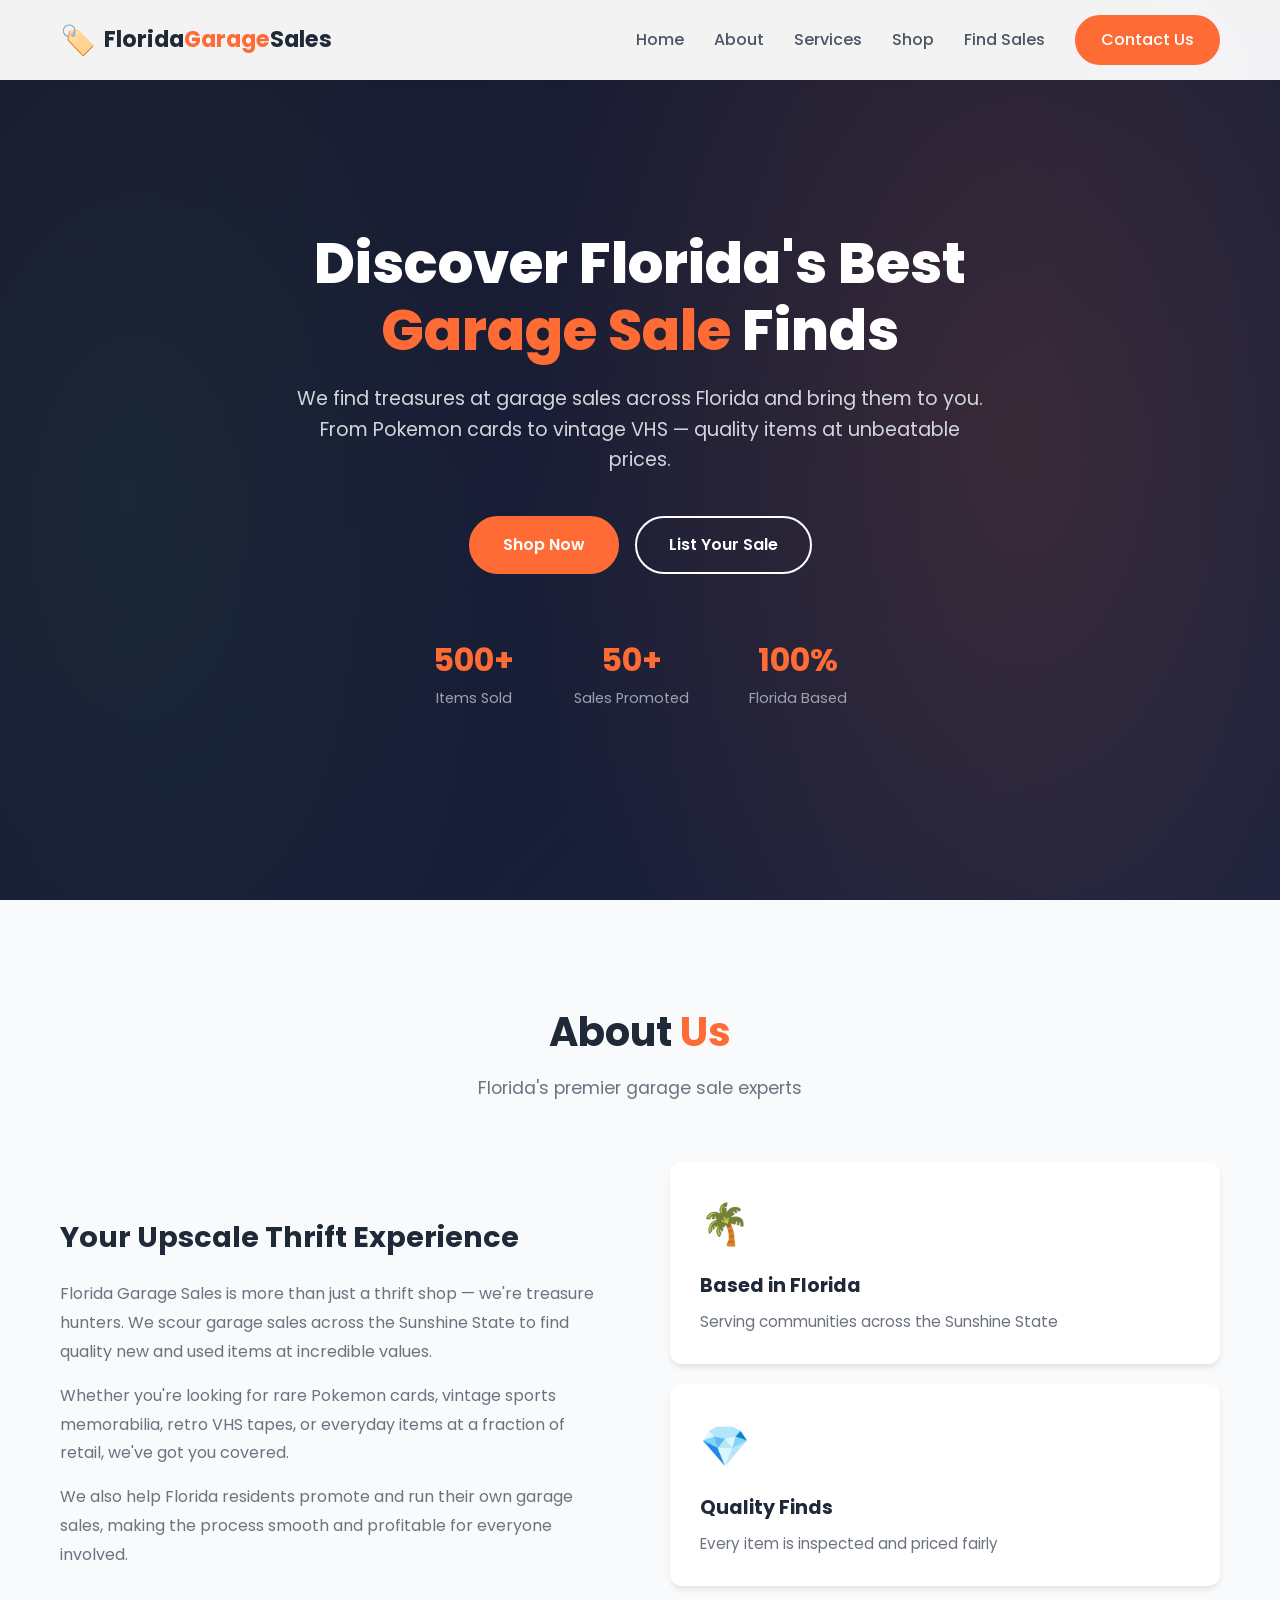
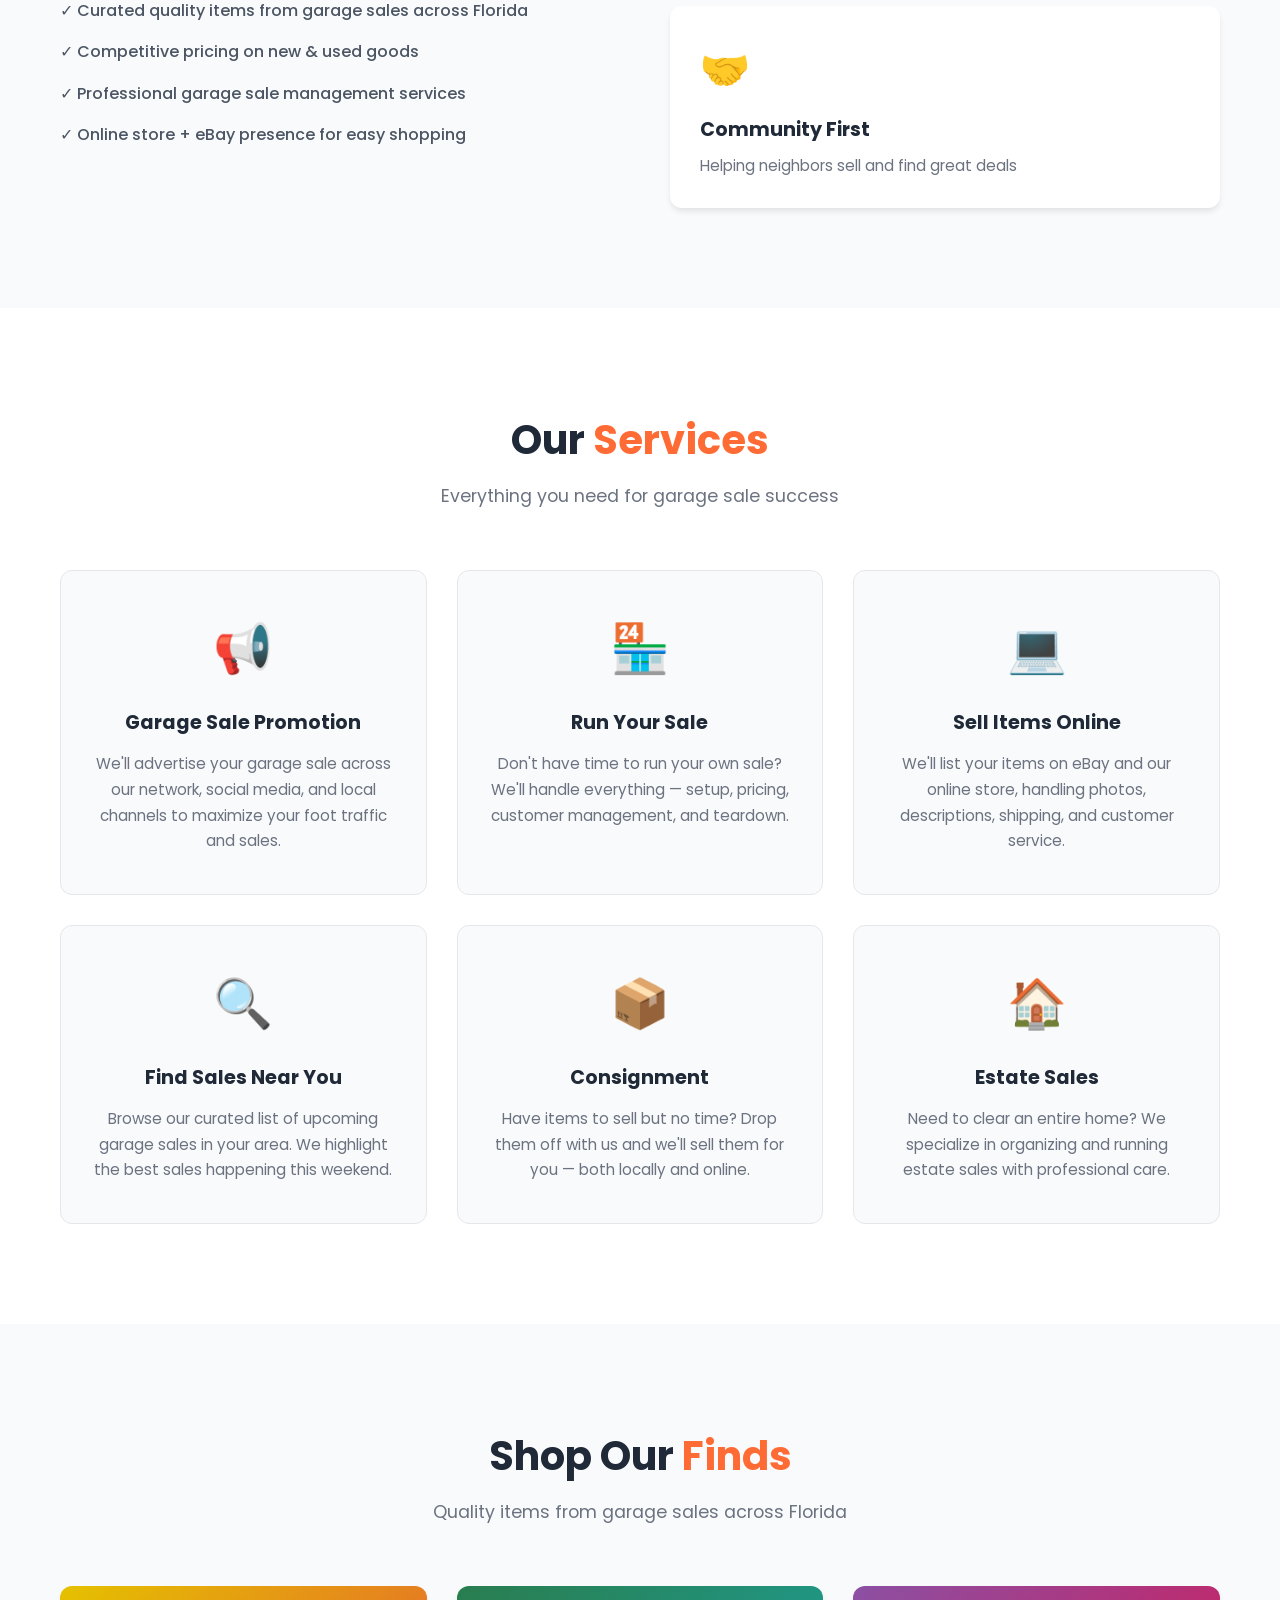
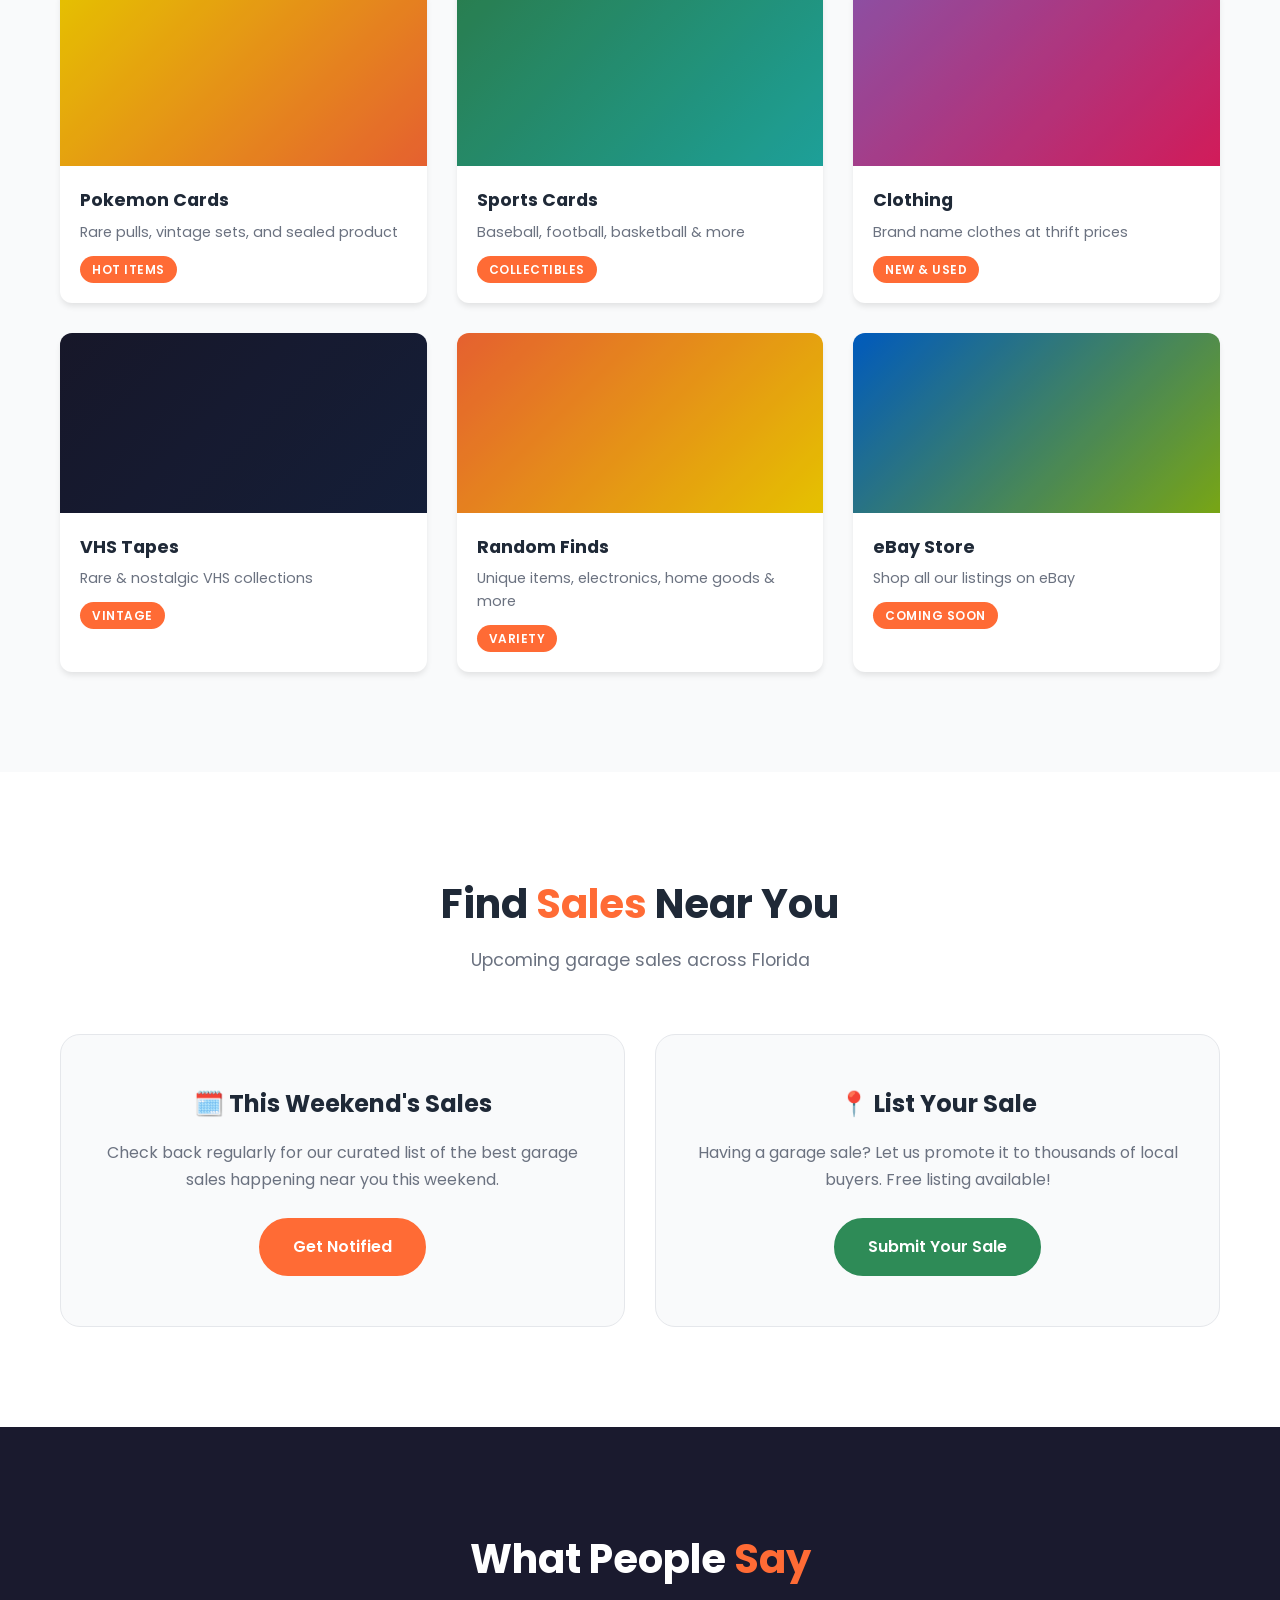
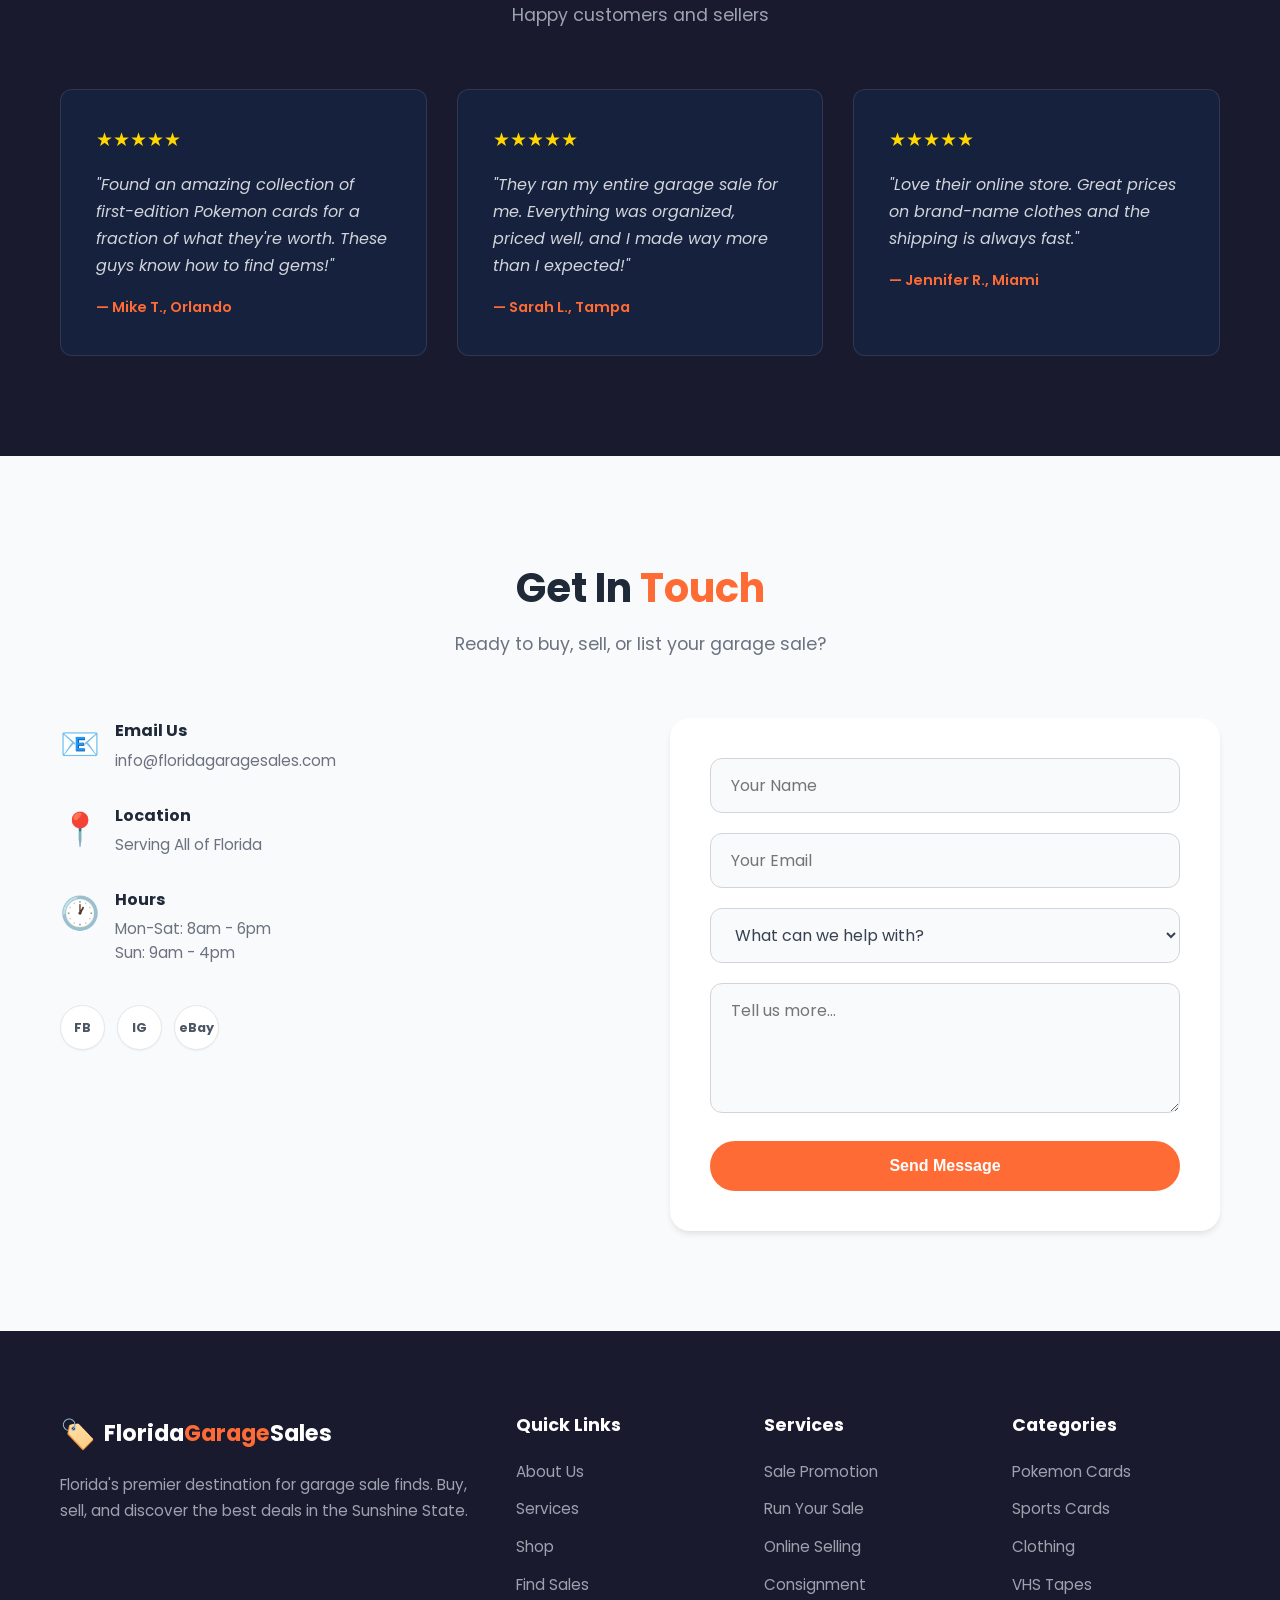
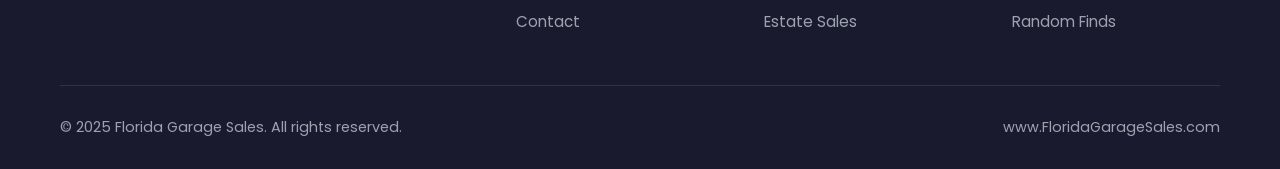
==== index.html @ 6b46568c "Initial commit: Florida Garage Sales website - Modern responsive homepage with hero, about, services" ====
<!DOCTYPE html>
<html lang="en">
<head>
    <meta charset="UTF-8">
    <meta name="viewport" content="width=device-width, initial-scale=1.0">
    <title>Florida Garage Sales | Buy, Sell & Discover Garage Sales in Florida</title>
    <meta name="description" content="Florida Garage Sales helps you find, promote, and sell items from garage sales across Florida. Pokemon cards, sports cards, clothes, VHS, and more.">
    <link rel="preconnect" href="https://fonts.googleapis.com">
    <link rel="preconnect" href="https://fonts.gstatic.com" crossorigin>
    <link href="https://fonts.googleapis.com/css2?family=Poppins:wght@300;400;500;600;700;800&display=swap" rel="stylesheet">
    <link rel="stylesheet" href="styles.css">
    <link rel="icon" type="image/svg+xml" href="favicon.svg">
</head>
<body>
    <!-- Navigation -->
    <nav class="navbar" id="navbar">
        <div class="container">
            <a href="#" class="logo">
                <span class="logo-icon">🏷️</span>
                <span class="logo-text">Florida<span class="highlight">Garage</span>Sales</span>
            </a>
            <button class="nav-toggle" id="nav-toggle" aria-label="Toggle navigation">
                <span></span>
                <span></span>
                <span></span>
            </button>
            <ul class="nav-links" id="nav-links">
                <li><a href="#home">Home</a></li>
                <li><a href="#about">About</a></li>
                <li><a href="#services">Services</a></li>
                <li><a href="#shop">Shop</a></li>
                <li><a href="#find-sales">Find Sales</a></li>
                <li><a href="#contact" class="btn btn-nav">Contact Us</a></li>
            </ul>
        </div>
    </nav>

    <!-- Hero Section -->
    <section class="hero" id="home">
        <div class="hero-overlay"></div>
        <div class="container hero-content">
            <h1>Discover Florida's Best <span class="highlight">Garage Sale</span> Finds</h1>
            <p class="hero-subtitle">We find treasures at garage sales across Florida and bring them to you. From Pokemon cards to vintage VHS — quality items at unbeatable prices.</p>
            <div class="hero-buttons">
                <a href="#shop" class="btn btn-primary">Shop Now</a>
                <a href="#services" class="btn btn-outline">List Your Sale</a>
            </div>
            <div class="hero-stats">
                <div class="stat">
                    <span class="stat-number">500+</span>
                    <span class="stat-label">Items Sold</span>
                </div>
                <div class="stat">
                    <span class="stat-number">50+</span>
                    <span class="stat-label">Sales Promoted</span>
                </div>
                <div class="stat">
                    <span class="stat-number">100%</span>
                    <span class="stat-label">Florida Based</span>
                </div>
            </div>
        </div>
    </section>

    <!-- About Section -->
    <section class="about" id="about">
        <div class="container">
            <div class="section-header">
                <h2>About <span class="highlight">Us</span></h2>
                <p>Florida's premier garage sale experts</p>
            </div>
            <div class="about-grid">
                <div class="about-text">
                    <h3>Your Upscale Thrift Experience</h3>
                    <p>Florida Garage Sales is more than just a thrift shop — we're treasure hunters. We scour garage sales across the Sunshine State to find quality new and used items at incredible values.</p>
                    <p>Whether you're looking for rare Pokemon cards, vintage sports memorabilia, retro VHS tapes, or everyday items at a fraction of retail, we've got you covered.</p>
                    <p>We also help Florida residents promote and run their own garage sales, making the process smooth and profitable for everyone involved.</p>
                    <ul class="about-features">
                        <li>✓ Curated quality items from garage sales across Florida</li>
                        <li>✓ Competitive pricing on new & used goods</li>
                        <li>✓ Professional garage sale management services</li>
                        <li>✓ Online store + eBay presence for easy shopping</li>
                    </ul>
                </div>
                <div class="about-image">
                    <div class="about-card">
                        <div class="card-icon">🌴</div>
                        <h4>Based in Florida</h4>
                        <p>Serving communities across the Sunshine State</p>
                    </div>
                    <div class="about-card">
                        <div class="card-icon">💎</div>
                        <h4>Quality Finds</h4>
                        <p>Every item is inspected and priced fairly</p>
                    </div>
                    <div class="about-card">
                        <div class="card-icon">🤝</div>
                        <h4>Community First</h4>
                        <p>Helping neighbors sell and find great deals</p>
                    </div>
                </div>
            </div>
        </div>
    </section>

    <!-- Services Section -->
    <section class="services" id="services">
        <div class="container">
            <div class="section-header">
                <h2>Our <span class="highlight">Services</span></h2>
                <p>Everything you need for garage sale success</p>
            </div>
            <div class="services-grid">
                <div class="service-card">
                    <div class="service-icon">📢</div>
                    <h3>Garage Sale Promotion</h3>
                    <p>We'll advertise your garage sale across our network, social media, and local channels to maximize your foot traffic and sales.</p>
                </div>
                <div class="service-card">
                    <div class="service-icon">🏪</div>
                    <h3>Run Your Sale</h3>
                    <p>Don't have time to run your own sale? We'll handle everything — setup, pricing, customer management, and teardown.</p>
                </div>
                <div class="service-card">
                    <div class="service-icon">💻</div>
                    <h3>Sell Items Online</h3>
                    <p>We'll list your items on eBay and our online store, handling photos, descriptions, shipping, and customer service.</p>
                </div>
                <div class="service-card">
                    <div class="service-icon">🔍</div>
                    <h3>Find Sales Near You</h3>
                    <p>Browse our curated list of upcoming garage sales in your area. We highlight the best sales happening this weekend.</p>
                </div>
                <div class="service-card">
                    <div class="service-icon">📦</div>
                    <h3>Consignment</h3>
                    <p>Have items to sell but no time? Drop them off with us and we'll sell them for you — both locally and online.</p>
                </div>
                <div class="service-card">
                    <div class="service-icon">🏠</div>
                    <h3>Estate Sales</h3>
                    <p>Need to clear an entire home? We specialize in organizing and running estate sales with professional care.</p>
                </div>
            </div>
        </div>
    </section>

    <!-- Shop/Categories Section -->
    <section class="shop" id="shop">
        <div class="container">
            <div class="section-header">
                <h2>Shop Our <span class="highlight">Finds</span></h2>
                <p>Quality items from garage sales across Florida</p>
            </div>
            <div class="categories-grid">
                <div class="category-card">
                    <div class="category-image pokemon"></div>
                    <div class="category-info">
                        <h3>Pokemon Cards</h3>
                        <p>Rare pulls, vintage sets, and sealed product</p>
                        <span class="category-tag">Hot Items</span>
                    </div>
                </div>
                <div class="category-card">
                    <div class="category-image sports"></div>
                    <div class="category-info">
                        <h3>Sports Cards</h3>
                        <p>Baseball, football, basketball & more</p>
                        <span class="category-tag">Collectibles</span>
                    </div>
                </div>
                <div class="category-card">
                    <div class="category-image clothing"></div>
                    <div class="category-info">
                        <h3>Clothing</h3>
                        <p>Brand name clothes at thrift prices</p>
                        <span class="category-tag">New & Used</span>
                    </div>
                </div>
                <div class="category-card">
                    <div class="category-image vhs"></div>
                    <div class="category-info">
                        <h3>VHS Tapes</h3>
                        <p>Rare & nostalgic VHS collections</p>
                        <span class="category-tag">Vintage</span>
                    </div>
                </div>
                <div class="category-card">
                    <div class="category-image random"></div>
                    <div class="category-info">
                        <h3>Random Finds</h3>
                        <p>Unique items, electronics, home goods & more</p>
                        <span class="category-tag">Variety</span>
                    </div>
                </div>
                <div class="category-card">
                    <div class="category-image ebay"></div>
                    <div class="category-info">
                        <h3>eBay Store</h3>
                        <p>Shop all our listings on eBay</p>
                        <span class="category-tag">Coming Soon</span>
                    </div>
                </div>
            </div>
        </div>
    </section>

    <!-- Find Sales Section -->
    <section class="find-sales" id="find-sales">
        <div class="container">
            <div class="section-header">
                <h2>Find <span class="highlight">Sales</span> Near You</h2>
                <p>Upcoming garage sales across Florida</p>
            </div>
            <div class="sales-cta">
                <div class="cta-card">
                    <h3>🗓️ This Weekend's Sales</h3>
                    <p>Check back regularly for our curated list of the best garage sales happening near you this weekend.</p>
                    <a href="#contact" class="btn btn-primary">Get Notified</a>
                </div>
                <div class="cta-card">
                    <h3>📍 List Your Sale</h3>
                    <p>Having a garage sale? Let us promote it to thousands of local buyers. Free listing available!</p>
                    <a href="#contact" class="btn btn-secondary">Submit Your Sale</a>
                </div>
            </div>
        </div>
    </section>

    <!-- Testimonials -->
    <section class="testimonials">
        <div class="container">
            <div class="section-header">
                <h2>What People <span class="highlight">Say</span></h2>
                <p>Happy customers and sellers</p>
            </div>
            <div class="testimonials-grid">
                <div class="testimonial-card">
                    <div class="stars">★★★★★</div>
                    <p>"Found an amazing collection of first-edition Pokemon cards for a fraction of what they're worth. These guys know how to find gems!"</p>
                    <span class="testimonial-author">— Mike T., Orlando</span>
                </div>
                <div class="testimonial-card">
                    <div class="stars">★★★★★</div>
                    <p>"They ran my entire garage sale for me. Everything was organized, priced well, and I made way more than I expected!"</p>
                    <span class="testimonial-author">— Sarah L., Tampa</span>
                </div>
                <div class="testimonial-card">
                    <div class="stars">★★★★★</div>
                    <p>"Love their online store. Great prices on brand-name clothes and the shipping is always fast."</p>
                    <span class="testimonial-author">— Jennifer R., Miami</span>
                </div>
            </div>
        </div>
    </section>

    <!-- Contact Section -->
    <section class="contact" id="contact">
        <div class="container">
            <div class="section-header">
                <h2>Get In <span class="highlight">Touch</span></h2>
                <p>Ready to buy, sell, or list your garage sale?</p>
            </div>
            <div class="contact-grid">
                <div class="contact-info">
                    <div class="contact-item">
                        <span class="contact-icon">📧</span>
                        <div>
                            <h4>Email Us</h4>
                            <a href="mailto:info@floridagaragesales.com">info@floridagaragesales.com</a>
                        </div>
                    </div>
                    <div class="contact-item">
                        <span class="contact-icon">📍</span>
                        <div>
                            <h4>Location</h4>
                            <p>Serving All of Florida</p>
                        </div>
                    </div>
                    <div class="contact-item">
                        <span class="contact-icon">🕐</span>
                        <div>
                            <h4>Hours</h4>
                            <p>Mon-Sat: 8am - 6pm<br>Sun: 9am - 4pm</p>
                        </div>
                    </div>
                    <div class="social-links">
                        <a href="#" class="social-link" aria-label="Facebook">FB</a>
                        <a href="#" class="social-link" aria-label="Instagram">IG</a>
                        <a href="#" class="social-link" aria-label="eBay">eBay</a>
                    </div>
                </div>
                <form class="contact-form" id="contact-form">
                    <div class="form-group">
                        <input type="text" name="name" placeholder="Your Name" required>
                    </div>
                    <div class="form-group">
                        <input type="email" name="email" placeholder="Your Email" required>
                    </div>
                    <div class="form-group">
                        <select name="subject" required>
                            <option value="" disabled selected>What can we help with?</option>
                            <option value="buy">I want to buy items</option>
                            <option value="sell">I want to sell items</option>
                            <option value="promote">Promote my garage sale</option>
                            <option value="run">Run my garage sale</option>
                            <option value="consign">Consignment inquiry</option>
                            <option value="other">Other</option>
                        </select>
                    </div>
                    <div class="form-group">
                        <textarea name="message" placeholder="Tell us more..." rows="4" required></textarea>
                    </div>
                    <button type="submit" class="btn btn-primary btn-full">Send Message</button>
                </form>
            </div>
        </div>
    </section>

    <!-- Footer -->
    <footer class="footer">
        <div class="container">
            <div class="footer-grid">
                <div class="footer-brand">
                    <a href="#" class="logo">
                        <span class="logo-icon">🏷️</span>
                        <span class="logo-text">Florida<span class="highlight">Garage</span>Sales</span>
                    </a>
                    <p>Florida's premier destination for garage sale finds. Buy, sell, and discover the best deals in the Sunshine State.</p>
                </div>
                <div class="footer-links">
                    <h4>Quick Links</h4>
                    <ul>
                        <li><a href="#about">About Us</a></li>
                        <li><a href="#services">Services</a></li>
                        <li><a href="#shop">Shop</a></li>
                        <li><a href="#find-sales">Find Sales</a></li>
                        <li><a href="#contact">Contact</a></li>
                    </ul>
                </div>
                <div class="footer-links">
                    <h4>Services</h4>
                    <ul>
                        <li><a href="#services">Sale Promotion</a></li>
                        <li><a href="#services">Run Your Sale</a></li>
                        <li><a href="#services">Online Selling</a></li>
                        <li><a href="#services">Consignment</a></li>
                        <li><a href="#services">Estate Sales</a></li>
                    </ul>
                </div>
                <div class="footer-links">
                    <h4>Categories</h4>
                    <ul>
                        <li><a href="#shop">Pokemon Cards</a></li>
                        <li><a href="#shop">Sports Cards</a></li>
                        <li><a href="#shop">Clothing</a></li>
                        <li><a href="#shop">VHS Tapes</a></li>
                        <li><a href="#shop">Random Finds</a></li>
                    </ul>
                </div>
            </div>
            <div class="footer-bottom">
                <p>&copy; 2025 Florida Garage Sales. All rights reserved.</p>
                <p>www.FloridaGarageSales.com</p>
            </div>
        </div>
    </footer>

    <script src="script.js"></script>
</body>
</html>
---- styles.css ----
/* ===== CSS Variables ===== */
:root {
    --primary: #FF6B35;
    --primary-dark: #E85A2A;
    --secondary: #2E8B57;
    --secondary-dark: #246B45;
    --accent: #FFD700;
    --dark: #1a1a2e;
    --dark-light: #16213e;
    --gray-900: #1f2937;
    --gray-800: #374151;
    --gray-700: #4b5563;
    --gray-600: #6b7280;
    --gray-400: #9ca3af;
    --gray-300: #d1d5db;
    --gray-200: #e5e7eb;
    --gray-100: #f3f4f6;
    --gray-50: #f9fafb;
    --white: #ffffff;
    --shadow-sm: 0 1px 2px rgba(0,0,0,0.05);
    --shadow: 0 4px 6px -1px rgba(0,0,0,0.1);
    --shadow-md: 0 10px 15px -3px rgba(0,0,0,0.1);
    --shadow-lg: 0 20px 25px -5px rgba(0,0,0,0.1);
    --shadow-xl: 0 25px 50px -12px rgba(0,0,0,0.25);
    --radius: 12px;
    --radius-lg: 20px;
    --transition: all 0.3s ease;
}

/* ===== Reset ===== */
*, *::before, *::after {
    margin: 0;
    padding: 0;
    box-sizing: border-box;
}

html {
    scroll-behavior: smooth;
    scroll-padding-top: 80px;
}

body {
    font-family: 'Poppins', sans-serif;
    color: var(--gray-800);
    line-height: 1.6;
    overflow-x: hidden;
    background: var(--white);
}

img {
    max-width: 100%;
    height: auto;
}

a {
    text-decoration: none;
    color: inherit;
    transition: var(--transition);
}

ul {
    list-style: none;
}

/* ===== Utility ===== */
.container {
    max-width: 1200px;
    margin: 0 auto;
    padding: 0 20px;
}

.highlight {
    color: var(--primary);
}

.section-header {
    text-align: center;
    margin-bottom: 60px;
}

.section-header h2 {
    font-size: 2.5rem;
    font-weight: 700;
    margin-bottom: 10px;
    color: var(--gray-900);
}

.section-header p {
    font-size: 1.1rem;
    color: var(--gray-600);
}

/* ===== Buttons ===== */
.btn {
    display: inline-block;
    padding: 14px 32px;
    border-radius: 50px;
    font-weight: 600;
    font-size: 1rem;
    cursor: pointer;
    transition: var(--transition);
    border: 2px solid transparent;
    text-align: center;
}

.btn-primary {
    background: var(--primary);
    color: var(--white);
    border-color: var(--primary);
}

.btn-primary:hover {
    background: var(--primary-dark);
    border-color: var(--primary-dark);
    transform: translateY(-2px);
    box-shadow: var(--shadow-md);
}

.btn-secondary {
    background: var(--secondary);
    color: var(--white);
    border-color: var(--secondary);
}

.btn-secondary:hover {
    background: var(--secondary-dark);
    border-color: var(--secondary-dark);
    transform: translateY(-2px);
    box-shadow: var(--shadow-md);
}

.btn-outline {
    background: transparent;
    color: var(--white);
    border-color: var(--white);
}

.btn-outline:hover {
    background: var(--white);
    color: var(--primary);
    transform: translateY(-2px);
}

.btn-full {
    width: 100%;
}

.btn-nav {
    padding: 10px 24px;
    background: var(--primary);
    color: var(--white) !important;
    border-color: var(--primary);
}

.btn-nav:hover {
    background: var(--primary-dark);
    border-color: var(--primary-dark);
}

/* ===== Navigation ===== */
.navbar {
    position: fixed;
    top: 0;
    left: 0;
    right: 0;
    z-index: 1000;
    background: rgba(255, 255, 255, 0.95);
    backdrop-filter: blur(10px);
    box-shadow: var(--shadow-sm);
    padding: 15px 0;
    transition: var(--transition);
}

.navbar .container {
    display: flex;
    align-items: center;
    justify-content: space-between;
}

.logo {
    display: flex;
    align-items: center;
    gap: 8px;
}

.logo-icon {
    font-size: 1.8rem;
}

.logo-text {
    font-size: 1.4rem;
    font-weight: 700;
    color: var(--gray-900);
}

.nav-links {
    display: flex;
    align-items: center;
    gap: 30px;
}

.nav-links a {
    font-weight: 500;
    color: var(--gray-700);
    position: relative;
}

.nav-links a:not(.btn):hover {
    color: var(--primary);
}

.nav-links a:not(.btn)::after {
    content: '';
    position: absolute;
    bottom: -5px;
    left: 0;
    width: 0;
    height: 2px;
    background: var(--primary);
    transition: var(--transition);
}

.nav-links a:not(.btn):hover::after {
    width: 100%;
}

.nav-toggle {
    display: none;
    flex-direction: column;
    gap: 5px;
    background: none;
    border: none;
    cursor: pointer;
    padding: 5px;
}

.nav-toggle span {
    width: 25px;
    height: 3px;
    background: var(--gray-800);
    border-radius: 3px;
    transition: var(--transition);
}

/* ===== Hero ===== */
.hero {
    position: relative;
    min-height: 100vh;
    display: flex;
    align-items: center;
    background: linear-gradient(135deg, var(--dark) 0%, var(--dark-light) 100%);
    overflow: hidden;
}

.hero::before {
    content: '';
    position: absolute;
    top: -50%;
    right: -20%;
    width: 80%;
    height: 200%;
    background: radial-gradient(ellipse, rgba(255, 107, 53, 0.15) 0%, transparent 70%);
    animation: pulse 8s ease-in-out infinite;
}

.hero::after {
    content: '';
    position: absolute;
    bottom: -30%;
    left: -20%;
    width: 60%;
    height: 150%;
    background: radial-gradient(ellipse, rgba(46, 139, 87, 0.1) 0%, transparent 70%);
    animation: pulse 10s ease-in-out infinite reverse;
}

@keyframes pulse {
    0%, 100% { transform: scale(1); opacity: 0.5; }
    50% { transform: scale(1.1); opacity: 1; }
}

.hero-content {
    position: relative;
    z-index: 2;
    padding: 120px 20px 80px;
    text-align: center;
    max-width: 900px;
    margin: 0 auto;
}

.hero h1 {
    font-size: 3.5rem;
    font-weight: 800;
    color: var(--white);
    line-height: 1.2;
    margin-bottom: 20px;
}

.hero-subtitle {
    font-size: 1.2rem;
    color: var(--gray-300);
    margin-bottom: 40px;
    max-width: 700px;
    margin-left: auto;
    margin-right: auto;
}

.hero-buttons {
    display: flex;
    gap: 16px;
    justify-content: center;
    flex-wrap: wrap;
    margin-bottom: 60px;
}

.hero-stats {
    display: flex;
    justify-content: center;
    gap: 60px;
    flex-wrap: wrap;
}

.stat {
    text-align: center;
}

.stat-number {
    display: block;
    font-size: 2rem;
    font-weight: 700;
    color: var(--primary);
}

.stat-label {
    font-size: 0.9rem;
    color: var(--gray-400);
}

/* ===== About ===== */
.about {
    padding: 100px 0;
    background: var(--gray-50);
}

.about-grid {
    display: grid;
    grid-template-columns: 1fr 1fr;
    gap: 60px;
    align-items: center;
}

.about-text h3 {
    font-size: 1.8rem;
    color: var(--gray-900);
    margin-bottom: 20px;
}

.about-text p {
    color: var(--gray-600);
    margin-bottom: 15px;
    line-height: 1.8;
}

.about-features {
    margin-top: 20px;
}

.about-features li {
    padding: 8px 0;
    color: var(--gray-700);
    font-weight: 500;
}

.about-image {
    display: flex;
    flex-direction: column;
    gap: 20px;
}

.about-card {
    background: var(--white);
    padding: 30px;
    border-radius: var(--radius);
    box-shadow: var(--shadow);
    transition: var(--transition);
}

.about-card:hover {
    transform: translateY(-5px);
    box-shadow: var(--shadow-lg);
}

.card-icon {
    font-size: 2.5rem;
    margin-bottom: 15px;
}

.about-card h4 {
    font-size: 1.2rem;
    color: var(--gray-900);
    margin-bottom: 8px;
}

.about-card p {
    color: var(--gray-600);
    font-size: 0.95rem;
}

/* ===== Services ===== */
.services {
    padding: 100px 0;
    background: var(--white);
}

.services-grid {
    display: grid;
    grid-template-columns: repeat(3, 1fr);
    gap: 30px;
}

.service-card {
    background: var(--gray-50);
    padding: 40px 30px;
    border-radius: var(--radius);
    text-align: center;
    transition: var(--transition);
    border: 1px solid var(--gray-200);
}

.service-card:hover {
    transform: translateY(-8px);
    box-shadow: var(--shadow-lg);
    border-color: var(--primary);
    background: var(--white);
}

.service-icon {
    font-size: 3rem;
    margin-bottom: 20px;
}

.service-card h3 {
    font-size: 1.2rem;
    color: var(--gray-900);
    margin-bottom: 12px;
}

.service-card p {
    color: var(--gray-600);
    font-size: 0.95rem;
    line-height: 1.7;
}

/* ===== Shop / Categories ===== */
.shop {
    padding: 100px 0;
    background: var(--gray-50);
}

.categories-grid {
    display: grid;
    grid-template-columns: repeat(3, 1fr);
    gap: 30px;
}

.category-card {
    background: var(--white);
    border-radius: var(--radius);
    overflow: hidden;
    box-shadow: var(--shadow);
    transition: var(--transition);
    cursor: pointer;
}

.category-card:hover {
    transform: translateY(-8px);
    box-shadow: var(--shadow-xl);
}

.category-image {
    height: 180px;
    background-size: cover;
    background-position: center;
    position: relative;
}

.category-image.pokemon {
    background: linear-gradient(135deg, #FFD700 0%, #FF6B35 100%);
}

.category-image.sports {
    background: linear-gradient(135deg, #2E8B57 0%, #20B2AA 100%);
}

.category-image.clothing {
    background: linear-gradient(135deg, #9B59B6 0%, #E91E63 100%);
}

.category-image.vhs {
    background: linear-gradient(135deg, #1a1a2e 0%, #16213e 100%);
}

.category-image.random {
    background: linear-gradient(135deg, #FF6B35 0%, #FFD700 100%);
}

.category-image.ebay {
    background: linear-gradient(135deg, #0064D2 0%, #86B817 100%);
}

.category-image::after {
    content: '';
    position: absolute;
    inset: 0;
    background: rgba(0,0,0,0.1);
}

.category-info {
    padding: 20px;
}

.category-info h3 {
    font-size: 1.1rem;
    color: var(--gray-900);
    margin-bottom: 6px;
}

.category-info p {
    color: var(--gray-600);
    font-size: 0.9rem;
    margin-bottom: 12px;
}

.category-tag {
    display: inline-block;
    padding: 4px 12px;
    background: var(--primary);
    color: var(--white);
    font-size: 0.75rem;
    font-weight: 600;
    border-radius: 50px;
    text-transform: uppercase;
    letter-spacing: 0.5px;
}

/* ===== Find Sales ===== */
.find-sales {
    padding: 100px 0;
    background: var(--white);
}

.sales-cta {
    display: grid;
    grid-template-columns: 1fr 1fr;
    gap: 30px;
}

.cta-card {
    background: var(--gray-50);
    padding: 50px 40px;
    border-radius: var(--radius-lg);
    text-align: center;
    border: 1px solid var(--gray-200);
    transition: var(--transition);
}

.cta-card:hover {
    border-color: var(--primary);
    box-shadow: var(--shadow-md);
}

.cta-card h3 {
    font-size: 1.5rem;
    color: var(--gray-900);
    margin-bottom: 15px;
}

.cta-card p {
    color: var(--gray-600);
    margin-bottom: 25px;
    line-height: 1.7;
}

/* ===== Testimonials ===== */
.testimonials {
    padding: 100px 0;
    background: var(--dark);
}

.testimonials .section-header h2 {
    color: var(--white);
}

.testimonials .section-header p {
    color: var(--gray-400);
}

.testimonials-grid {
    display: grid;
    grid-template-columns: repeat(3, 1fr);
    gap: 30px;
}

.testimonial-card {
    background: var(--dark-light);
    padding: 35px;
    border-radius: var(--radius);
    border: 1px solid rgba(255,255,255,0.1);
}

.stars {
    color: var(--accent);
    font-size: 1.2rem;
    margin-bottom: 15px;
}

.testimonial-card p {
    color: var(--gray-300);
    font-style: italic;
    line-height: 1.7;
    margin-bottom: 15px;
}

.testimonial-author {
    color: var(--primary);
    font-weight: 600;
    font-size: 0.9rem;
}

/* ===== Contact ===== */
.contact {
    padding: 100px 0;
    background: var(--gray-50);
}

.contact-grid {
    display: grid;
    grid-template-columns: 1fr 1fr;
    gap: 60px;
    align-items: start;
}

.contact-info {
    display: flex;
    flex-direction: column;
    gap: 30px;
}

.contact-item {
    display: flex;
    align-items: flex-start;
    gap: 15px;
}

.contact-icon {
    font-size: 2rem;
}

.contact-item h4 {
    font-size: 1rem;
    color: var(--gray-900);
    margin-bottom: 4px;
}

.contact-item p,
.contact-item a {
    color: var(--gray-600);
    font-size: 0.95rem;
}

.contact-item a:hover {
    color: var(--primary);
}

.social-links {
    display: flex;
    gap: 12px;
    margin-top: 10px;
}

.social-link {
    display: flex;
    align-items: center;
    justify-content: center;
    width: 45px;
    height: 45px;
    background: var(--white);
    border-radius: 50%;
    font-weight: 700;
    font-size: 0.8rem;
    color: var(--gray-700);
    box-shadow: var(--shadow-sm);
    border: 1px solid var(--gray-200);
}

.social-link:hover {
    background: var(--primary);
    color: var(--white);
    border-color: var(--primary);
    transform: translateY(-3px);
}

.contact-form {
    background: var(--white);
    padding: 40px;
    border-radius: var(--radius-lg);
    box-shadow: var(--shadow);
}

.form-group {
    margin-bottom: 20px;
}

.form-group input,
.form-group select,
.form-group textarea {
    width: 100%;
    padding: 14px 20px;
    border: 1px solid var(--gray-300);
    border-radius: var(--radius);
    font-family: inherit;
    font-size: 1rem;
    color: var(--gray-800);
    transition: var(--transition);
    background: var(--gray-50);
}

.form-group input:focus,
.form-group select:focus,
.form-group textarea:focus {
    outline: none;
    border-color: var(--primary);
    box-shadow: 0 0 0 3px rgba(255, 107, 53, 0.1);
    background: var(--white);
}

.form-group textarea {
    resize: vertical;
    min-height: 120px;
}

/* ===== Footer ===== */
.footer {
    background: var(--dark);
    padding: 80px 0 30px;
    color: var(--gray-400);
}

.footer-grid {
    display: grid;
    grid-template-columns: 2fr 1fr 1fr 1fr;
    gap: 40px;
    margin-bottom: 50px;
}

.footer-brand p {
    margin-top: 15px;
    line-height: 1.7;
    font-size: 0.95rem;
}

.footer-brand .logo-text {
    color: var(--white);
}

.footer-links h4 {
    color: var(--white);
    font-size: 1.1rem;
    margin-bottom: 20px;
}

.footer-links ul {
    display: flex;
    flex-direction: column;
    gap: 12px;
}

.footer-links a {
    color: var(--gray-400);
    font-size: 0.95rem;
}

.footer-links a:hover {
    color: var(--primary);
    padding-left: 5px;
}

.footer-bottom {
    border-top: 1px solid rgba(255,255,255,0.1);
    padding-top: 30px;
    display: flex;
    justify-content: space-between;
    align-items: center;
    font-size: 0.9rem;
}

/* ===== Responsive ===== */
@media (max-width: 1024px) {
    .services-grid,
    .categories-grid,
    .testimonials-grid {
        grid-template-columns: repeat(2, 1fr);
    }

    .footer-grid {
        grid-template-columns: 1fr 1fr;
        gap: 30px;
    }
}

@media (max-width: 768px) {
    .nav-toggle {
        display: flex;
    }

    .nav-links {
        position: fixed;
        top: 0;
        right: -100%;
        width: 80%;
        max-width: 350px;
        height: 100vh;
        background: var(--white);
        flex-direction: column;
        padding: 80px 30px 30px;
        box-shadow: var(--shadow-xl);
        transition: var(--transition);
        gap: 20px;
    }

    .nav-links.active {
        right: 0;
    }

    .hero h1 {
        font-size: 2.2rem;
    }

    .hero-subtitle {
        font-size: 1rem;
    }

    .hero-stats {
        gap: 30px;
    }

    .section-header h2 {
        font-size: 2rem;
    }

    .about-grid {
        grid-template-columns: 1fr;
        gap: 40px;
    }

    .services-grid,
    .categories-grid,
    .testimonials-grid {
        grid-template-columns: 1fr;
    }

    .sales-cta {
        grid-template-columns: 1fr;
    }

    .contact-grid {
        grid-template-columns: 1fr;
        gap: 40px;
    }

    .footer-grid {
        grid-template-columns: 1fr;
    }

    .footer-bottom {
        flex-direction: column;
        gap: 10px;
        text-align: center;
    }
}

@media (max-width: 480px) {
    .hero h1 {
        font-size: 1.8rem;
    }

    .hero-buttons .btn {
        width: 100%;
    }

    .stat-number {
        font-size: 1.5rem;
    }

    .container {
        padding: 0 15px;
    }
}
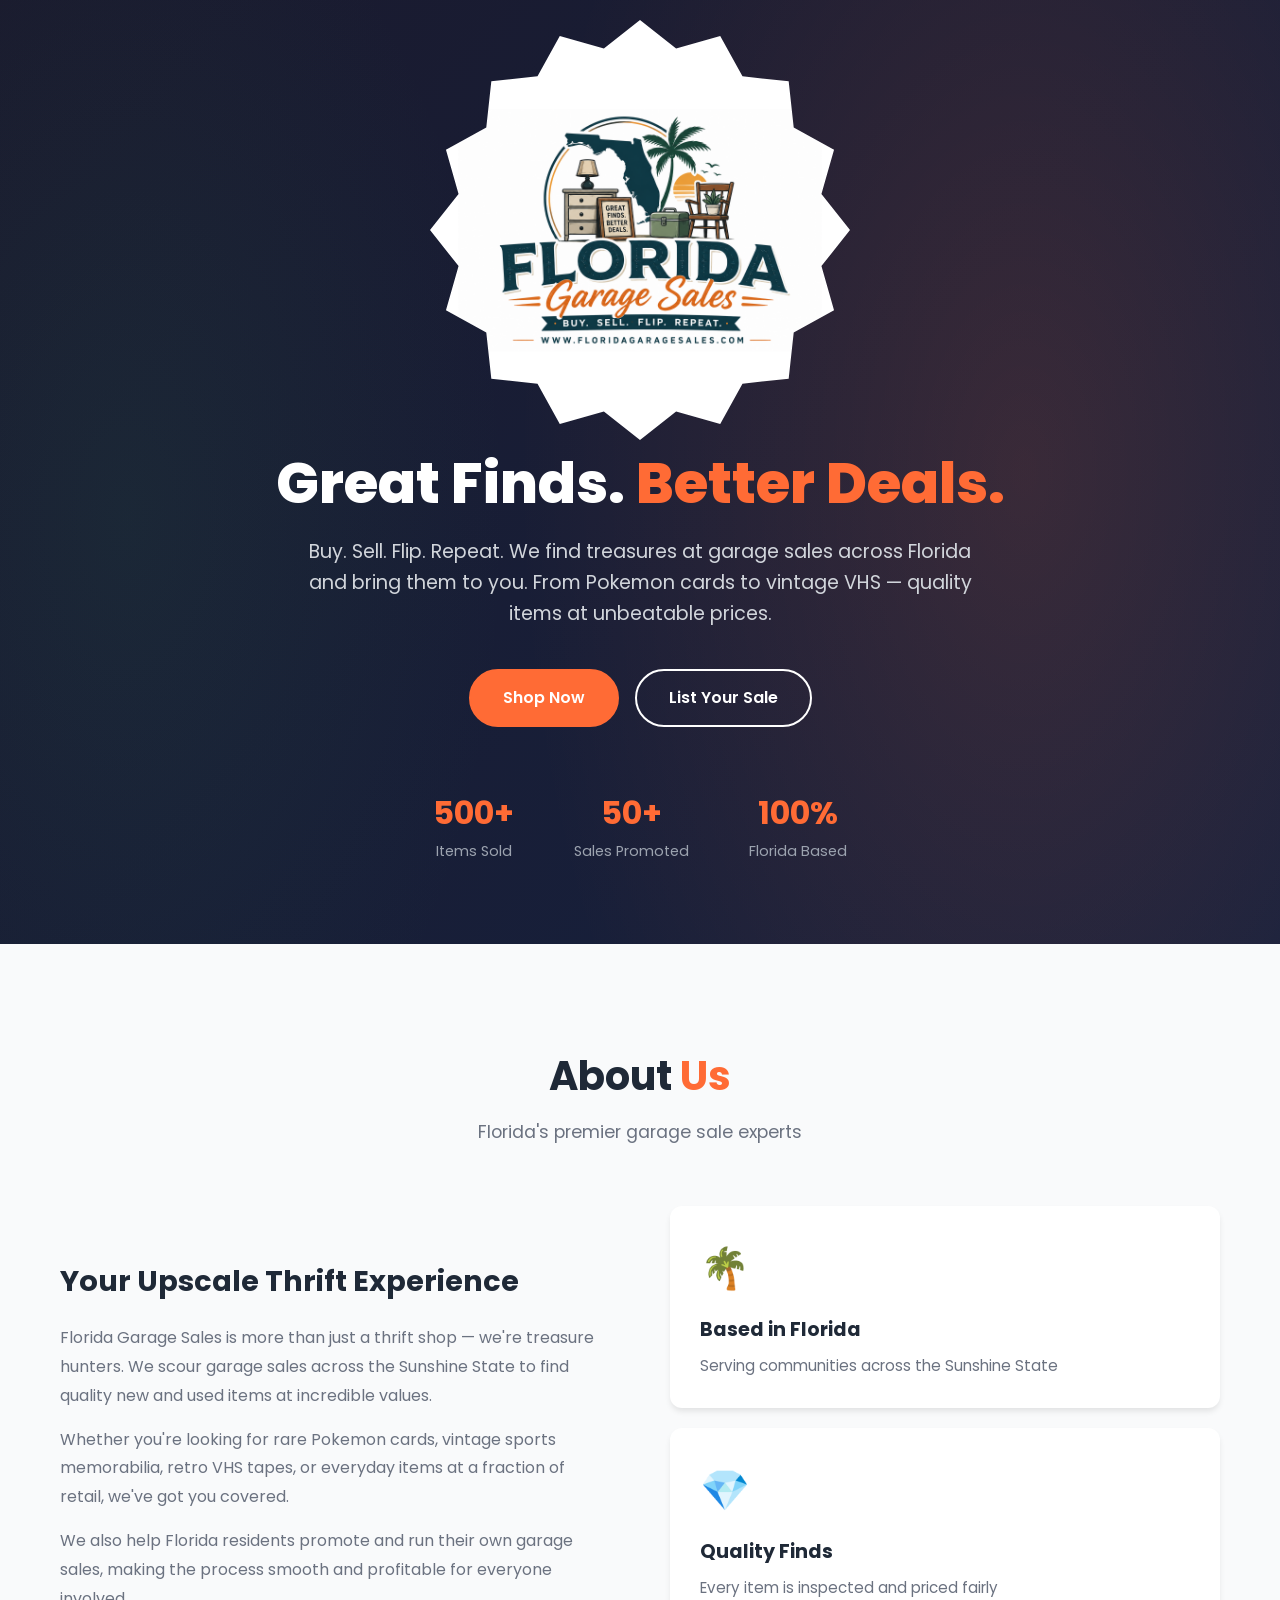
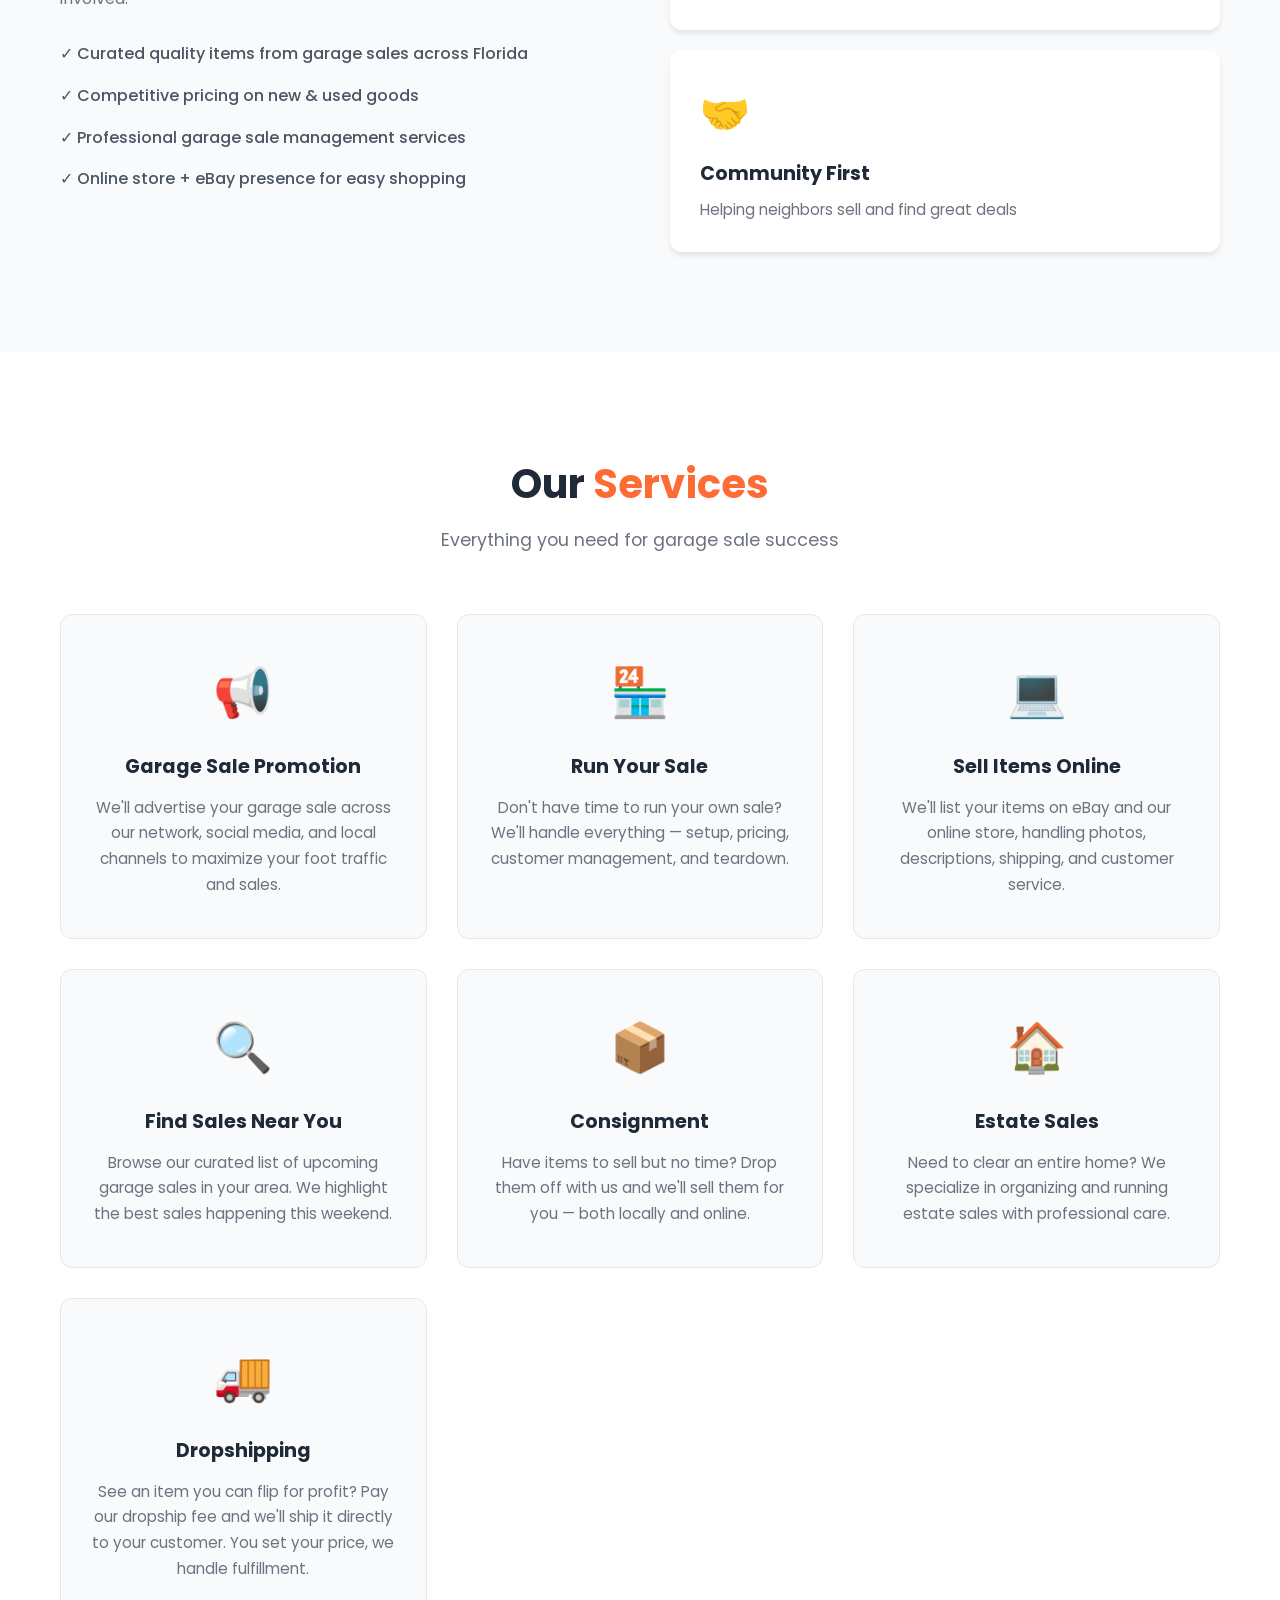
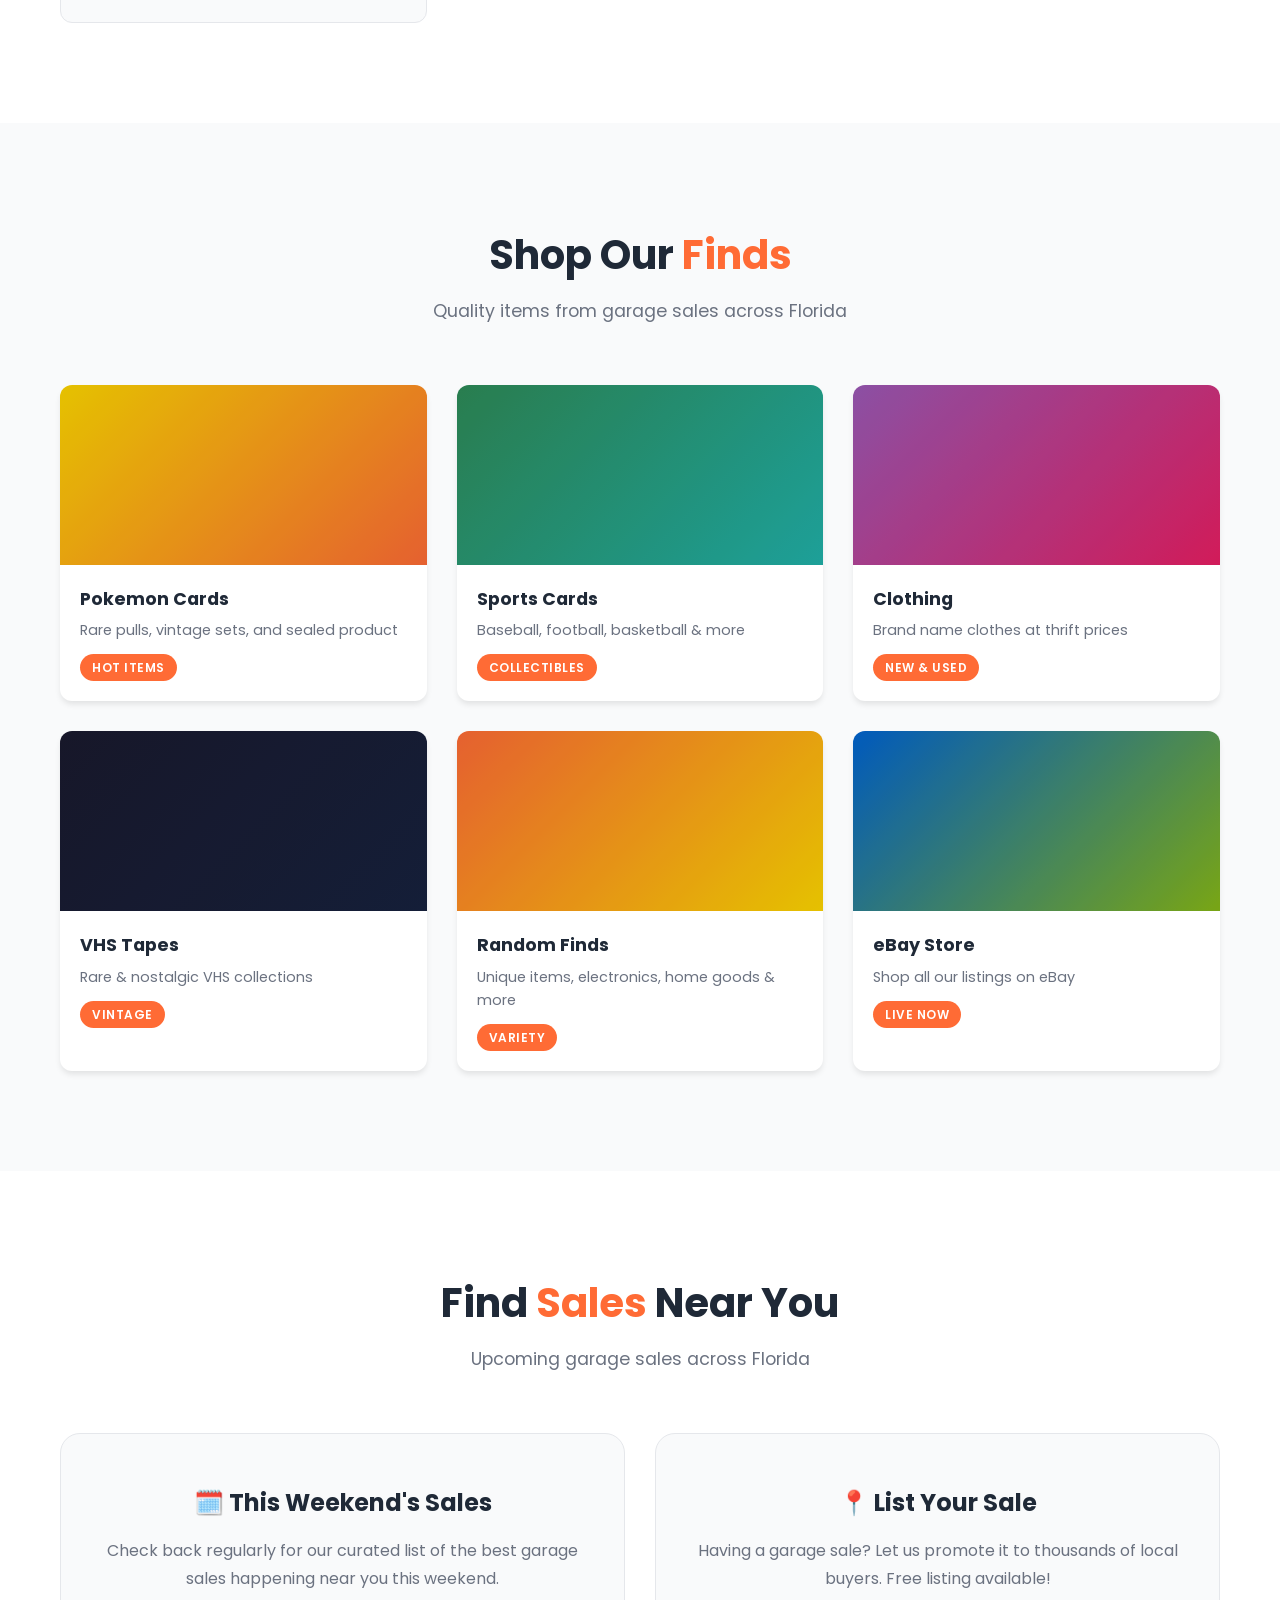
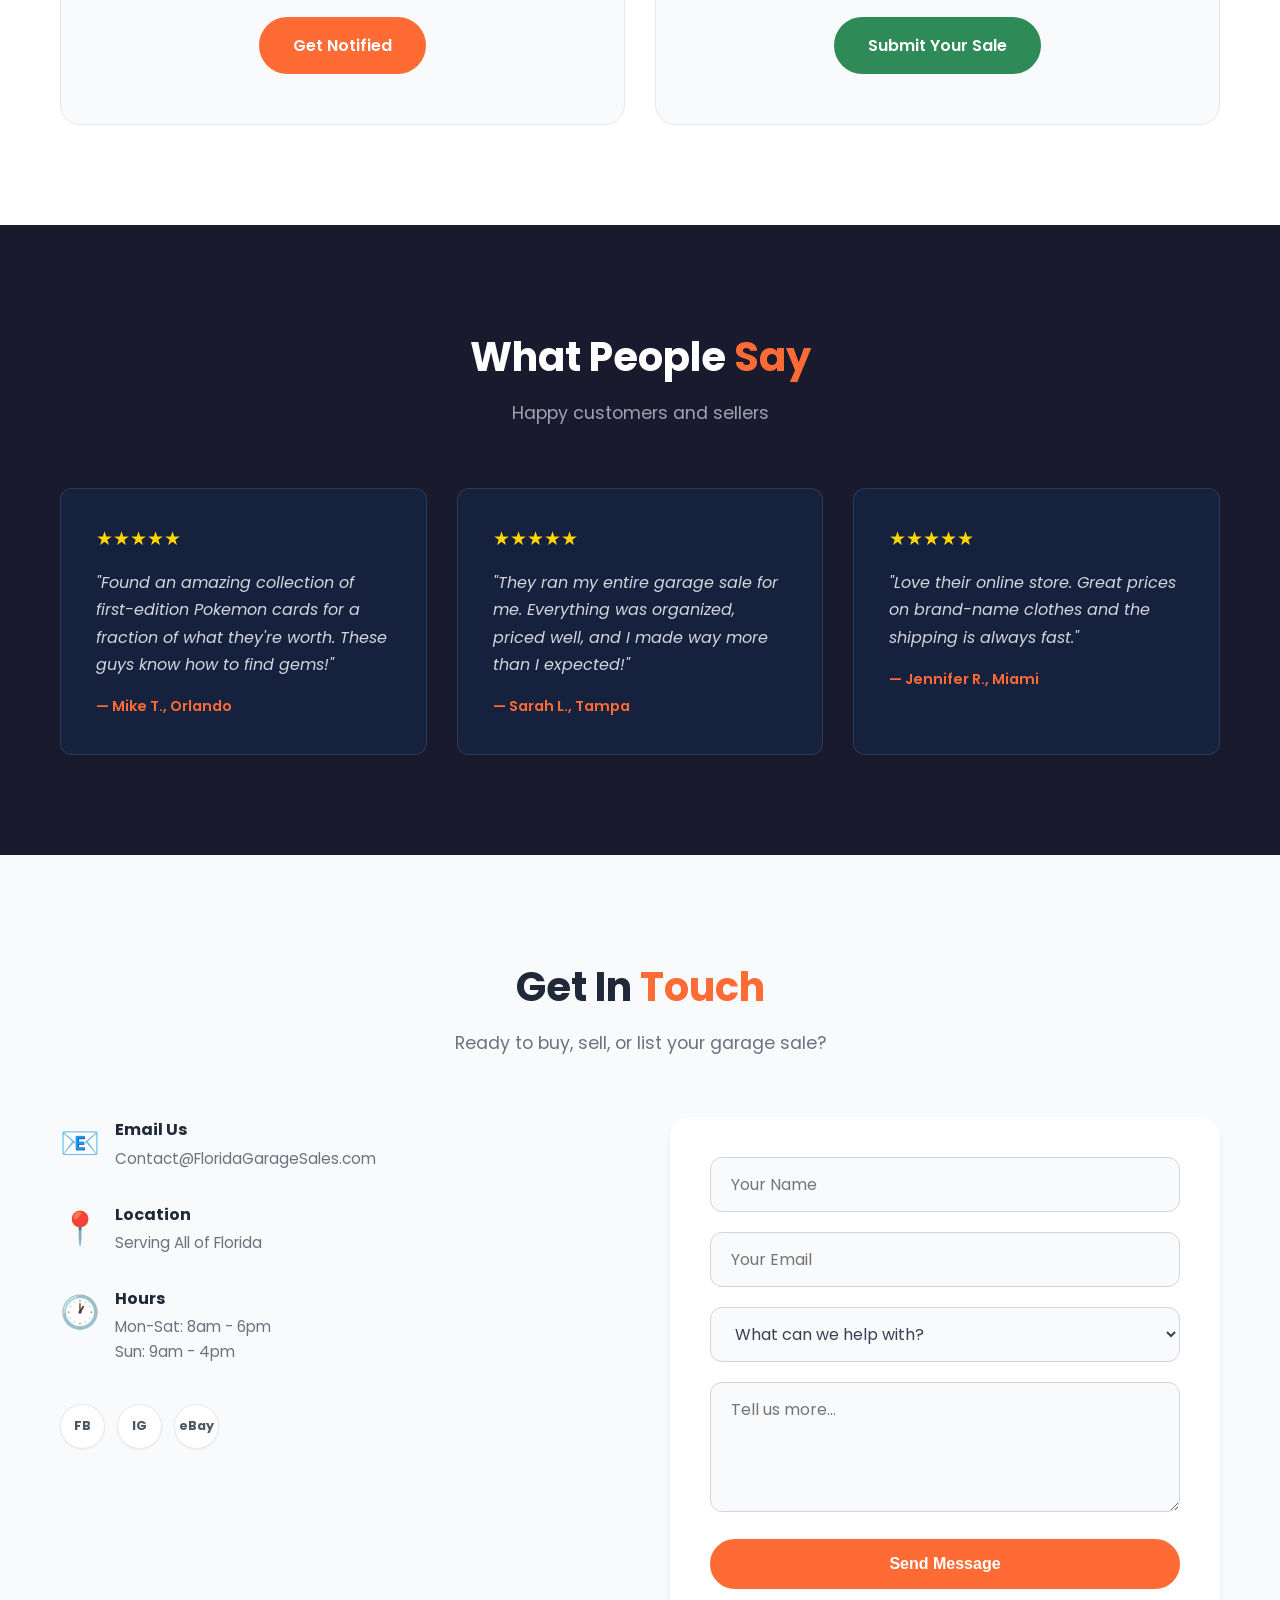
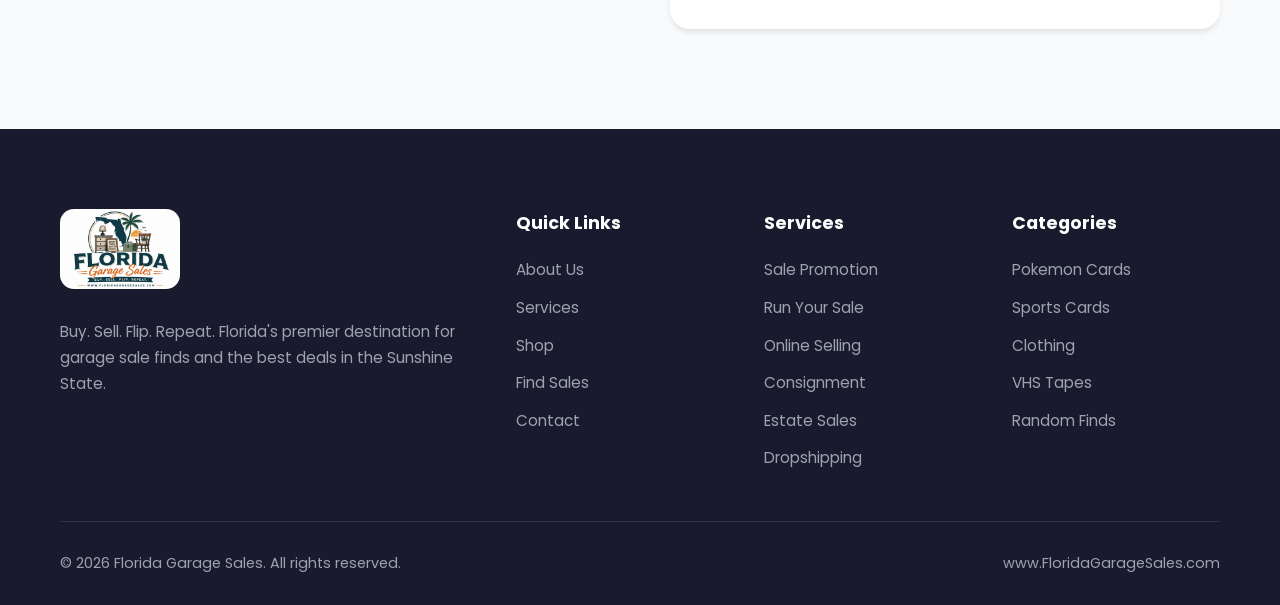
==== commit 6e138f3f: "Complete site: logo, shop, admin, hero redesign, dropship service - Custom logo with starburst sun c" ====
--- a/index.html
+++ b/index.html
@@ -9,40 +9,18 @@
     <link rel="preconnect" href="https://fonts.gstatic.com" crossorigin>
     <link href="https://fonts.googleapis.com/css2?family=Poppins:wght@300;400;500;600;700;800&display=swap" rel="stylesheet">
     <link rel="stylesheet" href="styles.css">
-    <link rel="icon" type="image/svg+xml" href="favicon.svg">
+    <link rel="icon" type="image/png" href="logo.png">
 </head>
 <body>
-    <!-- Navigation -->
-    <nav class="navbar" id="navbar">
-        <div class="container">
-            <a href="#" class="logo">
-                <span class="logo-icon">🏷️</span>
-                <span class="logo-text">Florida<span class="highlight">Garage</span>Sales</span>
-            </a>
-            <button class="nav-toggle" id="nav-toggle" aria-label="Toggle navigation">
-                <span></span>
-                <span></span>
-                <span></span>
-            </button>
-            <ul class="nav-links" id="nav-links">
-                <li><a href="#home">Home</a></li>
-                <li><a href="#about">About</a></li>
-                <li><a href="#services">Services</a></li>
-                <li><a href="#shop">Shop</a></li>
-                <li><a href="#find-sales">Find Sales</a></li>
-                <li><a href="#contact" class="btn btn-nav">Contact Us</a></li>
-            </ul>
-        </div>
-    </nav>
-
     <!-- Hero Section -->
     <section class="hero" id="home">
         <div class="hero-overlay"></div>
         <div class="container hero-content">
-            <h1>Discover Florida's Best <span class="highlight">Garage Sale</span> Finds</h1>
-            <p class="hero-subtitle">We find treasures at garage sales across Florida and bring them to you. From Pokemon cards to vintage VHS — quality items at unbeatable prices.</p>
+            <img src="logo-sun.png" alt="Florida Garage Sales" class="hero-logo">
+            <h1>Great Finds. <span class="highlight">Better Deals.</span></h1>
+            <p class="hero-subtitle">Buy. Sell. Flip. Repeat. We find treasures at garage sales across Florida and bring them to you. From Pokemon cards to vintage VHS — quality items at unbeatable prices.</p>
             <div class="hero-buttons">
-                <a href="#shop" class="btn btn-primary">Shop Now</a>
+                <a href="/shop.html" class="btn btn-primary">Shop Now</a>
                 <a href="#services" class="btn btn-outline">List Your Sale</a>
             </div>
             <div class="hero-stats">
@@ -141,6 +119,11 @@
                     <h3>Estate Sales</h3>
                     <p>Need to clear an entire home? We specialize in organizing and running estate sales with professional care.</p>
                 </div>
+                <div class="service-card">
+                    <div class="service-icon">🚚</div>
+                    <h3>Dropshipping</h3>
+                    <p>See an item you can flip for profit? Pay our dropship fee and we'll ship it directly to your customer. You set your price, we handle fulfillment.</p>
+                </div>
             </div>
         </div>
     </section>
@@ -193,14 +176,14 @@
                         <span class="category-tag">Variety</span>
                     </div>
                 </div>
-                <div class="category-card">
+                <a href="https://www.ebay.com/str/FloridaGarageSale" target="_blank" class="category-card">
                     <div class="category-image ebay"></div>
                     <div class="category-info">
                         <h3>eBay Store</h3>
                         <p>Shop all our listings on eBay</p>
-                        <span class="category-tag">Coming Soon</span>
-                    </div>
-                </div>
+                        <span class="category-tag">Live Now</span>
+                    </div>
+                </a>
             </div>
         </div>
     </section>
@@ -267,7 +250,7 @@
                         <span class="contact-icon">📧</span>
                         <div>
                             <h4>Email Us</h4>
-                            <a href="mailto:info@floridagaragesales.com">info@floridagaragesales.com</a>
+                            <a href="mailto:Contact@FloridaGarageSales.com">Contact@FloridaGarageSales.com</a>
                         </div>
                     </div>
                     <div class="contact-item">
@@ -287,7 +270,7 @@
                     <div class="social-links">
                         <a href="#" class="social-link" aria-label="Facebook">FB</a>
                         <a href="#" class="social-link" aria-label="Instagram">IG</a>
-                        <a href="#" class="social-link" aria-label="eBay">eBay</a>
+                        <a href="https://www.ebay.com/str/FloridaGarageSale" target="_blank" class="social-link" aria-label="eBay">eBay</a>
                     </div>
                 </div>
                 <form class="contact-form" id="contact-form">
@@ -323,17 +306,16 @@
             <div class="footer-grid">
                 <div class="footer-brand">
                     <a href="#" class="logo">
-                        <span class="logo-icon">🏷️</span>
-                        <span class="logo-text">Florida<span class="highlight">Garage</span>Sales</span>
+                        <img src="logo.png" alt="Florida Garage Sales" class="footer-logo-img">
                     </a>
-                    <p>Florida's premier destination for garage sale finds. Buy, sell, and discover the best deals in the Sunshine State.</p>
+                    <p>Buy. Sell. Flip. Repeat. Florida's premier destination for garage sale finds and the best deals in the Sunshine State.</p>
                 </div>
                 <div class="footer-links">
                     <h4>Quick Links</h4>
                     <ul>
                         <li><a href="#about">About Us</a></li>
                         <li><a href="#services">Services</a></li>
-                        <li><a href="#shop">Shop</a></li>
+                        <li><a href="/shop.html">Shop</a></li>
                         <li><a href="#find-sales">Find Sales</a></li>
                         <li><a href="#contact">Contact</a></li>
                     </ul>
@@ -346,6 +328,7 @@
                         <li><a href="#services">Online Selling</a></li>
                         <li><a href="#services">Consignment</a></li>
                         <li><a href="#services">Estate Sales</a></li>
+                        <li><a href="#services">Dropshipping</a></li>
                     </ul>
                 </div>
                 <div class="footer-links">
@@ -360,7 +343,7 @@
                 </div>
             </div>
             <div class="footer-bottom">
-                <p>&copy; 2025 Florida Garage Sales. All rights reserved.</p>
+                <p>&copy; 2026 Florida Garage Sales. All rights reserved.</p>
                 <p>www.FloridaGarageSales.com</p>
             </div>
         </div>
--- a/styles.css
+++ b/styles.css
@@ -36,7 +36,7 @@
 
 html {
     scroll-behavior: smooth;
-    scroll-padding-top: 80px;
+    scroll-padding-top: 20px;
 }
 
 body {
@@ -183,6 +183,12 @@
     gap: 8px;
 }
 
+.logo-img {
+    height: 55px;
+    width: auto;
+    border-radius: 10px;
+}
+
 .logo-icon {
     font-size: 1.8rem;
 }
@@ -247,9 +253,53 @@
     position: relative;
     min-height: 100vh;
     display: flex;
-    align-items: center;
+    flex-direction: column;
     background: linear-gradient(135deg, var(--dark) 0%, var(--dark-light) 100%);
     overflow: hidden;
+}
+
+.hero-nav {
+    position: relative;
+    z-index: 10;
+    padding: 20px 0;
+}
+
+.hero-nav-inner {
+    display: flex;
+    align-items: center;
+    justify-content: center;
+}
+
+.hero-nav-links {
+    display: flex;
+    align-items: center;
+    gap: 30px;
+    list-style: none;
+}
+
+.hero-nav-links a {
+    font-weight: 500;
+    color: var(--gray-300);
+    position: relative;
+}
+
+.hero-nav-links a:not(.btn):hover {
+    color: var(--white);
+}
+
+.hero-nav-links a:not(.btn)::after {
+    content: '';
+    position: absolute;
+    bottom: -5px;
+    left: 0;
+    width: 0;
+    height: 2px;
+    background: var(--primary);
+    transition: var(--transition);
+}
+
+.hero-nav-links a:not(.btn):hover::after {
+    width: 100%;
 }
 
 .hero::before {
@@ -282,10 +332,23 @@
 .hero-content {
     position: relative;
     z-index: 2;
-    padding: 120px 20px 80px;
+    padding: 20px 20px 80px;
     text-align: center;
     max-width: 900px;
     margin: 0 auto;
+    flex: 1;
+    display: flex;
+    flex-direction: column;
+    align-items: center;
+    justify-content: center;
+}
+
+.hero-logo {
+    max-width: 420px;
+    height: auto;
+    margin-bottom: 10px;
+    clip-path: polygon(50.0% 0.0%, 58.6% 6.8%, 69.1% 3.8%, 74.4% 13.4%, 85.4% 14.6%, 86.6% 25.6%, 96.2% 30.9%, 93.2% 41.4%, 100.0% 50.0%, 93.2% 58.6%, 96.2% 69.1%, 86.6% 74.4%, 85.4% 85.4%, 74.4% 86.6%, 69.1% 96.2%, 58.6% 93.2%, 50.0% 100.0%, 41.4% 93.2%, 30.9% 96.2%, 25.6% 86.6%, 14.6% 85.4%, 13.4% 74.4%, 3.8% 69.1%, 6.8% 58.6%, 0.0% 50.0%, 6.8% 41.4%, 3.8% 30.9%, 13.4% 25.6%, 14.6% 14.6%, 25.6% 13.4%, 30.9% 3.8%, 41.4% 6.8%);
+    filter: drop-shadow(0 4px 20px rgba(255,165,0,0.4));
 }
 
 .hero h1 {
@@ -763,6 +826,13 @@
     color: var(--white);
 }
 
+.footer-logo-img {
+    height: 80px;
+    width: auto;
+    margin-bottom: 15px;
+    border-radius: 14px;
+}
+
 .footer-links h4 {
     color: var(--white);
     font-size: 1.1rem;
@@ -811,6 +881,34 @@
 @media (max-width: 768px) {
     .nav-toggle {
         display: flex;
+    }
+
+    .nav-toggle span {
+        background: var(--white);
+    }
+
+    .hero-nav-inner {
+        justify-content: flex-end;
+    }
+
+    .hero-nav-links {
+        position: fixed;
+        top: 0;
+        right: -100%;
+        width: 80%;
+        max-width: 350px;
+        height: 100vh;
+        background: var(--dark);
+        flex-direction: column;
+        padding: 80px 30px 30px;
+        box-shadow: var(--shadow-xl);
+        transition: var(--transition);
+        gap: 20px;
+        z-index: 1001;
+    }
+
+    .hero-nav-links.active {
+        right: 0;
     }
 
     .nav-links {
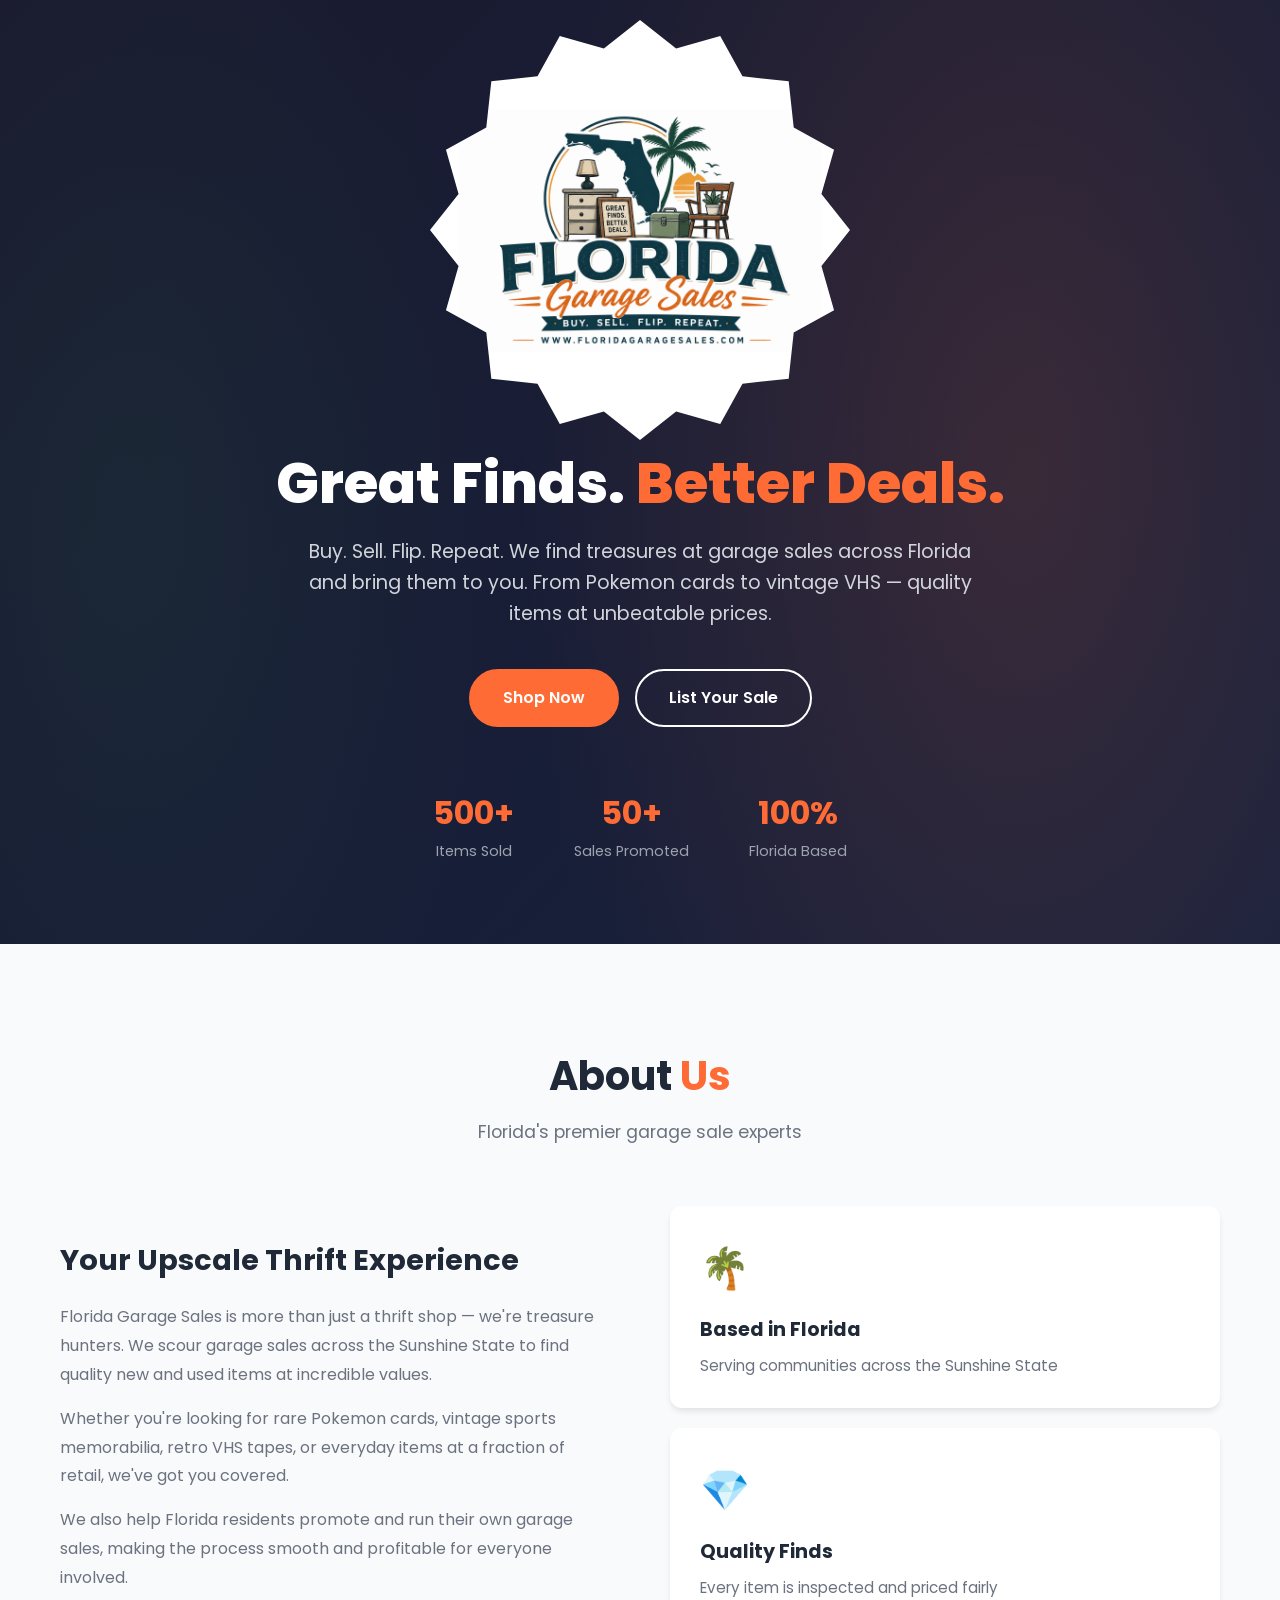
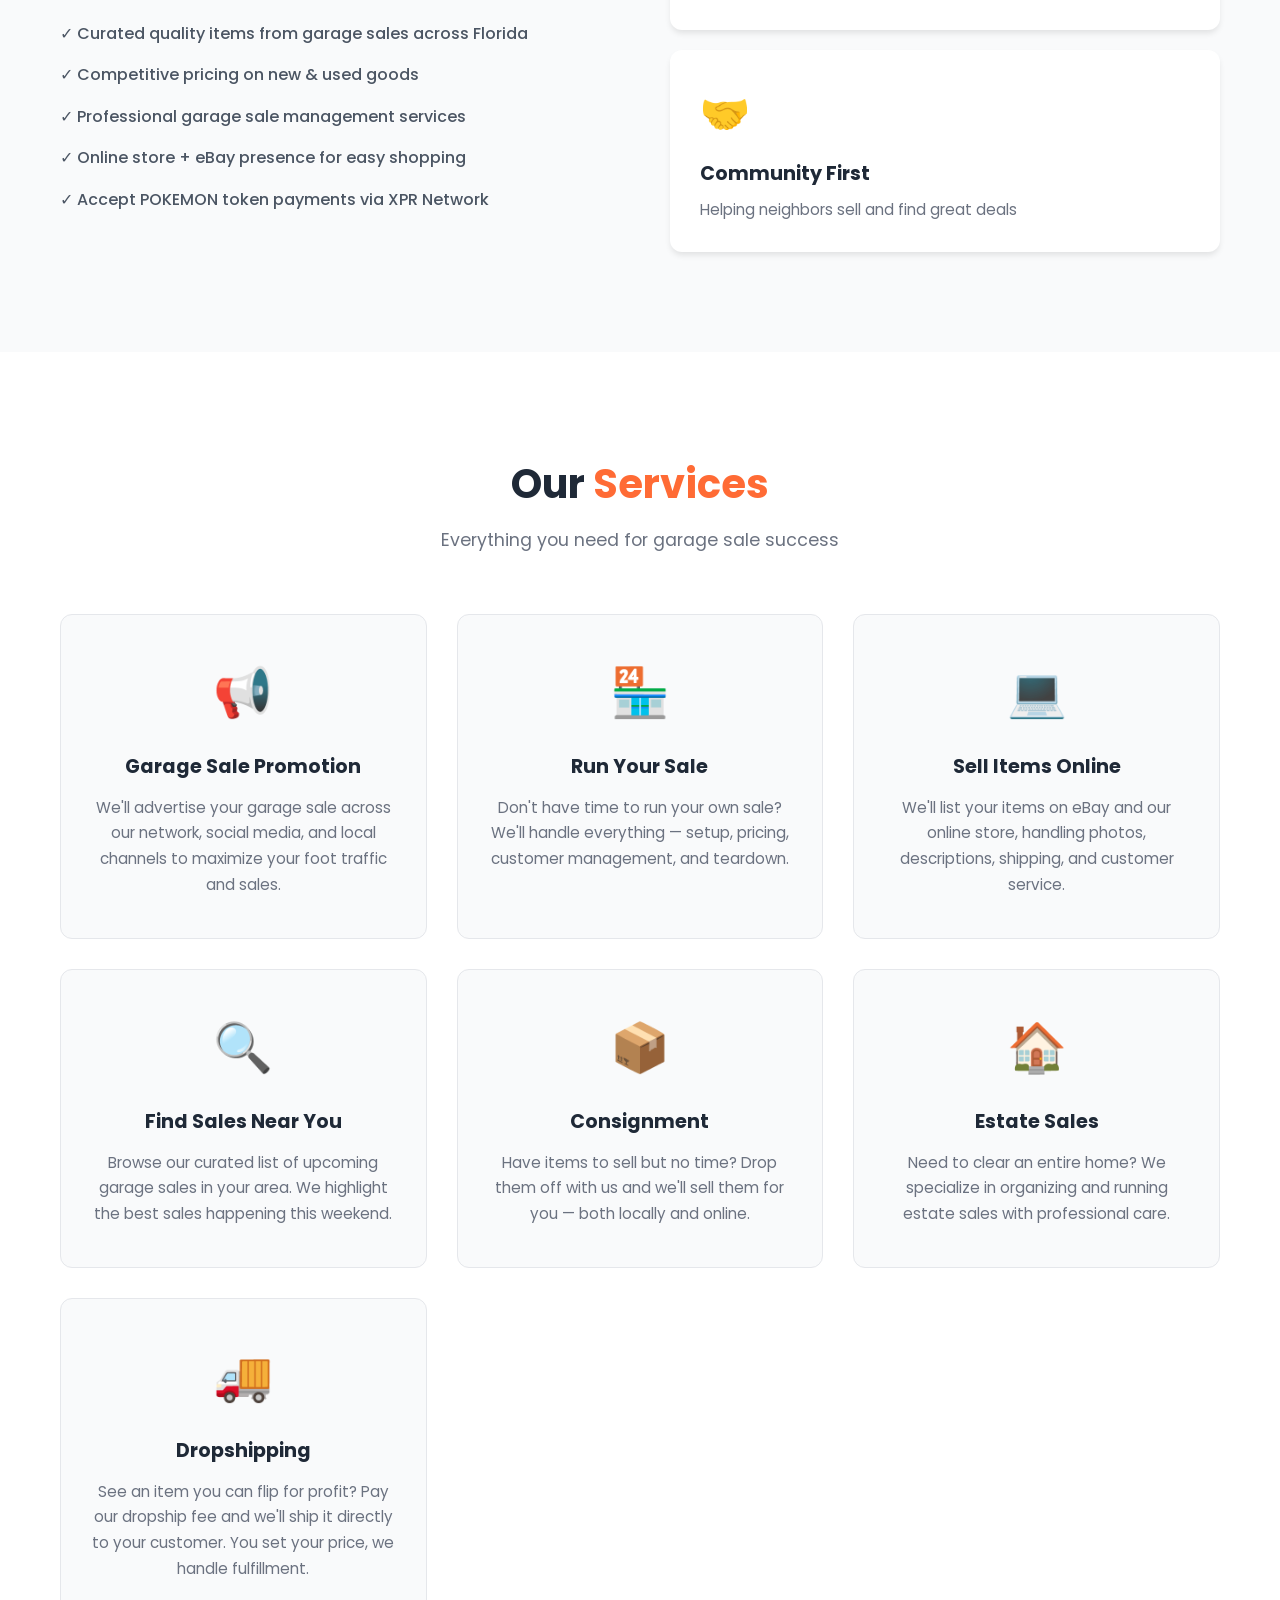
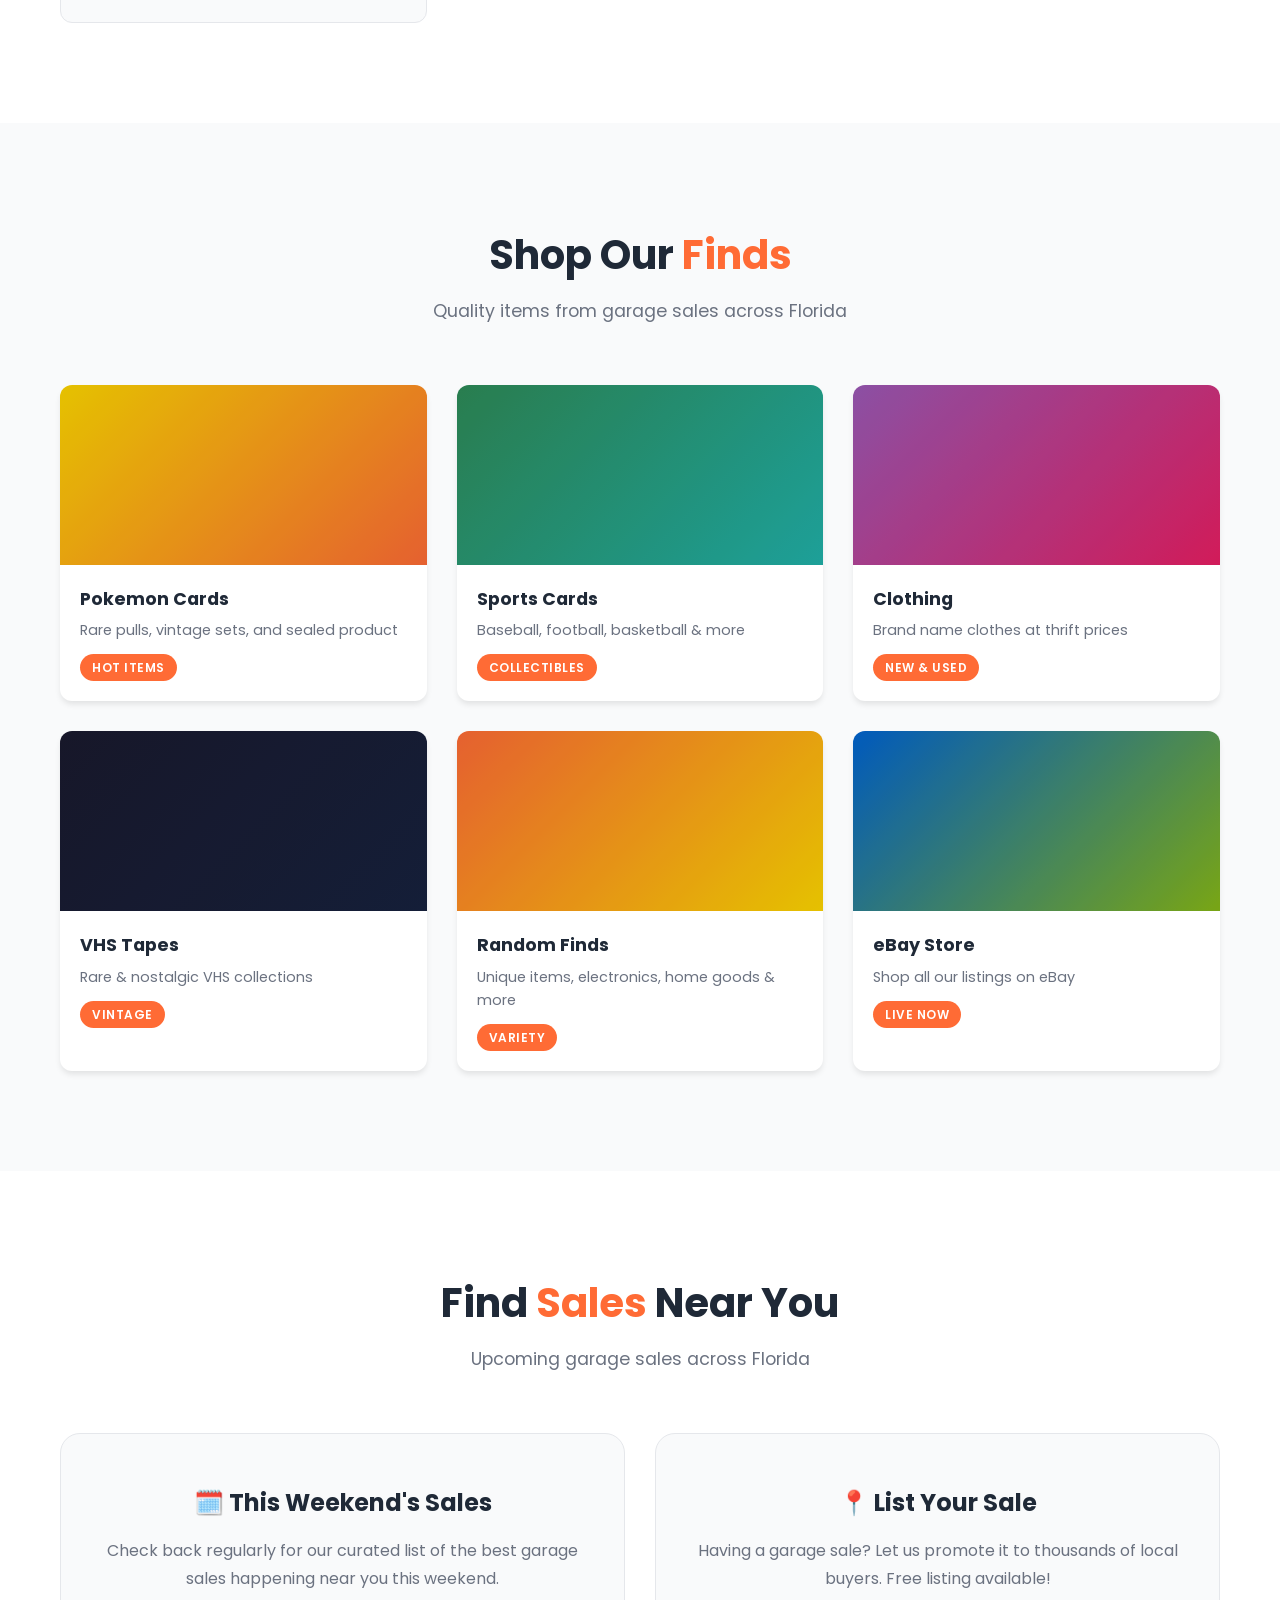
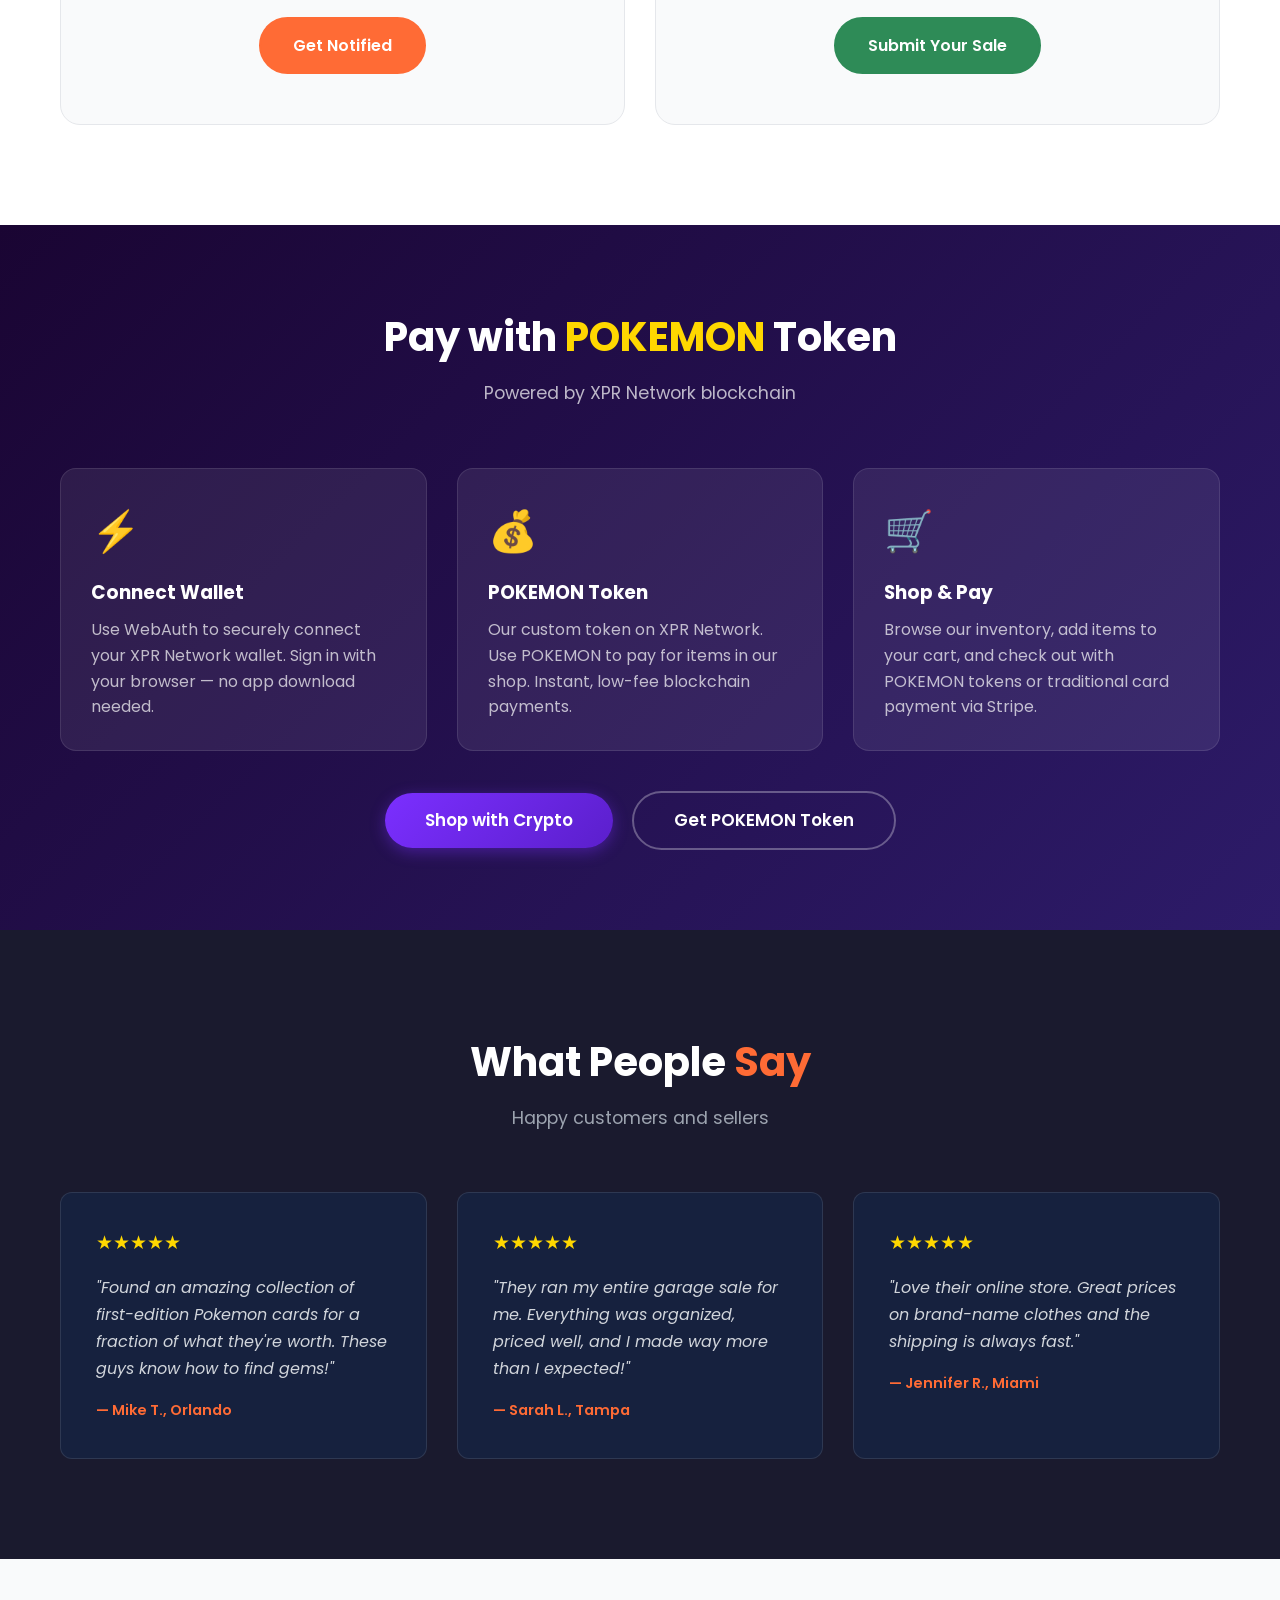
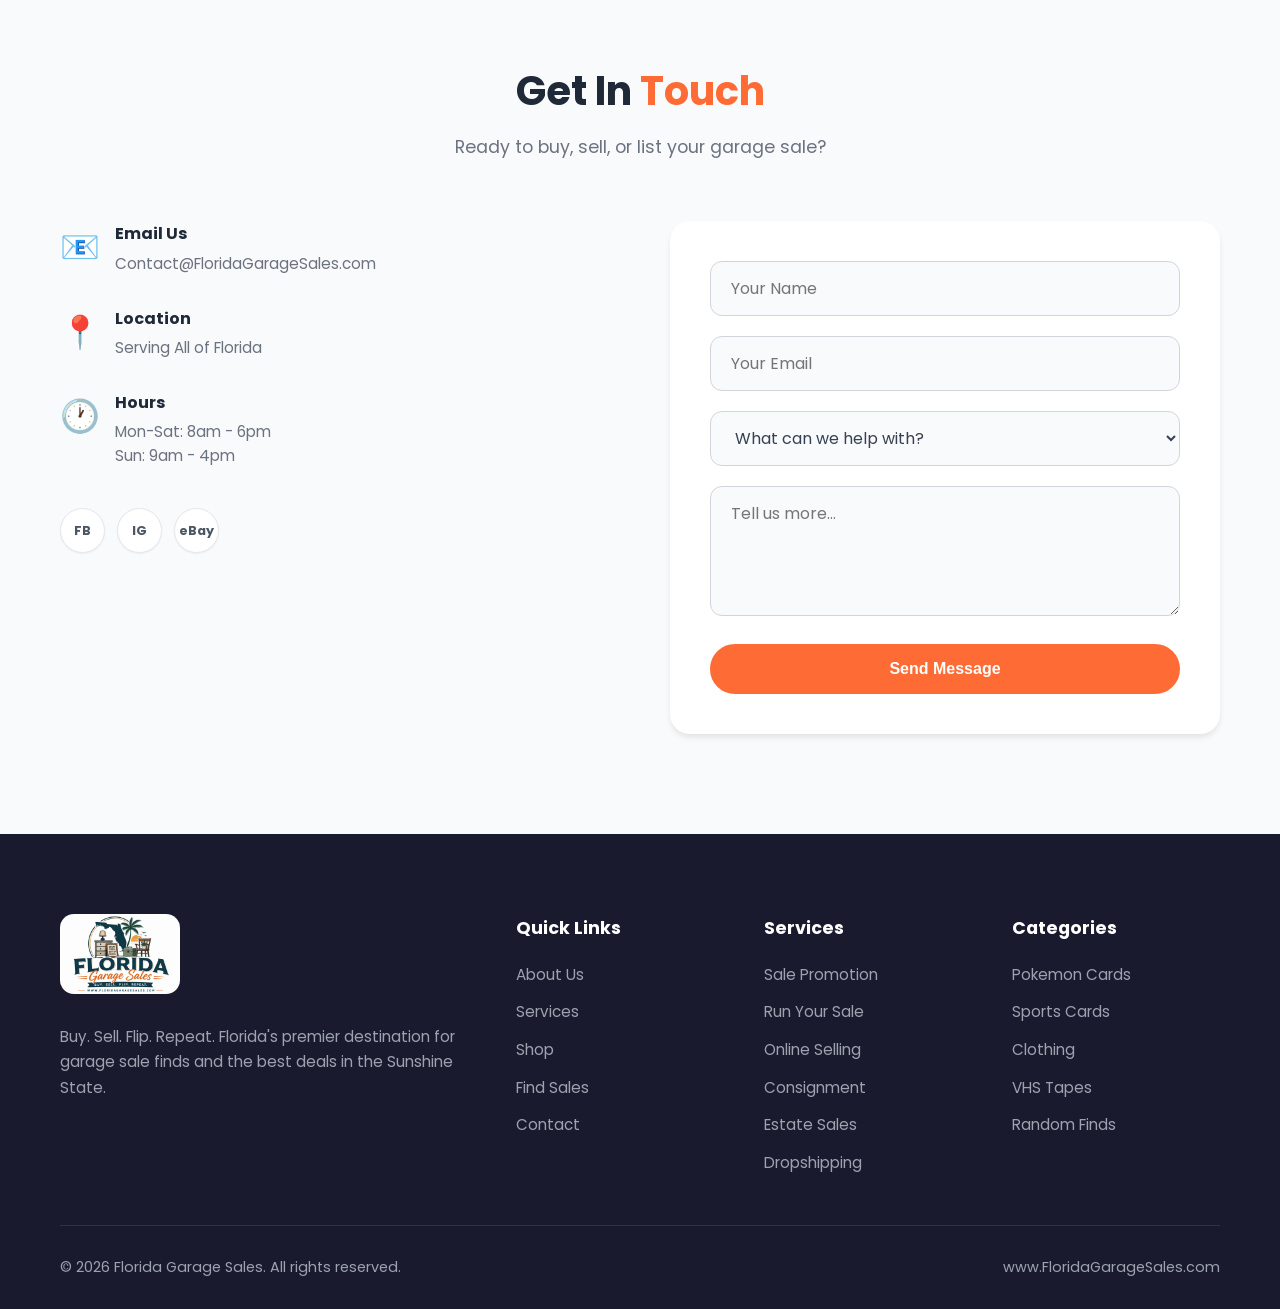
==== commit 339711e1: "Add XPR Network WebAuth wallet integration + POKEMON token payments Co-Authored-By: Anthoney Hamrick" ====
--- a/index.html
+++ b/index.html
@@ -58,6 +58,7 @@
                         <li>✓ Competitive pricing on new & used goods</li>
                         <li>✓ Professional garage sale management services</li>
                         <li>✓ Online store + eBay presence for easy shopping</li>
+                        <li>✓ Accept POKEMON token payments via XPR Network</li>
                     </ul>
                 </div>
                 <div class="about-image">
@@ -206,6 +207,37 @@
                     <p>Having a garage sale? Let us promote it to thousands of local buyers. Free listing available!</p>
                     <a href="#contact" class="btn btn-secondary">Submit Your Sale</a>
                 </div>
+            </div>
+        </div>
+    </section>
+
+    <!-- Crypto / POKEMON Token Section -->
+    <section class="crypto-section" id="crypto" style="padding:80px 0;background:linear-gradient(135deg,#1a0533,#2d1b69);color:white;">
+        <div class="container">
+            <div class="section-header" style="color:white;">
+                <h2 style="color:white;">Pay with <span style="color:#FFD700;">POKEMON</span> Token</h2>
+                <p style="color:rgba(255,255,255,0.7);">Powered by XPR Network blockchain</p>
+            </div>
+            <div style="display:grid;grid-template-columns:repeat(auto-fit,minmax(280px,1fr));gap:30px;margin-top:40px;">
+                <div style="background:rgba(255,255,255,0.08);border-radius:16px;padding:30px;border:1px solid rgba(255,255,255,0.1);">
+                    <div style="font-size:2.5rem;margin-bottom:15px;">&#x26A1;</div>
+                    <h3 style="color:white;margin-bottom:10px;">Connect Wallet</h3>
+                    <p style="color:rgba(255,255,255,0.7);line-height:1.6;">Use WebAuth to securely connect your XPR Network wallet. Sign in with your browser — no app download needed.</p>
+                </div>
+                <div style="background:rgba(255,255,255,0.08);border-radius:16px;padding:30px;border:1px solid rgba(255,255,255,0.1);">
+                    <div style="font-size:2.5rem;margin-bottom:15px;">&#x1F4B0;</div>
+                    <h3 style="color:white;margin-bottom:10px;">POKEMON Token</h3>
+                    <p style="color:rgba(255,255,255,0.7);line-height:1.6;">Our custom token on XPR Network. Use POKEMON to pay for items in our shop. Instant, low-fee blockchain payments.</p>
+                </div>
+                <div style="background:rgba(255,255,255,0.08);border-radius:16px;padding:30px;border:1px solid rgba(255,255,255,0.1);">
+                    <div style="font-size:2.5rem;margin-bottom:15px;">&#x1F6D2;</div>
+                    <h3 style="color:white;margin-bottom:10px;">Shop & Pay</h3>
+                    <p style="color:rgba(255,255,255,0.7);line-height:1.6;">Browse our inventory, add items to your cart, and check out with POKEMON tokens or traditional card payment via Stripe.</p>
+                </div>
+            </div>
+            <div style="text-align:center;margin-top:40px;">
+                <a href="/shop.html" style="display:inline-block;padding:14px 40px;background:linear-gradient(135deg,#7B2FFF,#5B1FCC);color:white;border-radius:50px;font-weight:600;text-decoration:none;font-size:1.05rem;box-shadow:0 4px 15px rgba(123,47,255,0.4);transition:all 0.3s ease;">Shop with Crypto</a>
+                <a href="https://www.vibrr.ai/dex/tokens" target="_blank" style="display:inline-block;padding:14px 40px;border:2px solid rgba(255,255,255,0.3);color:white;border-radius:50px;font-weight:600;text-decoration:none;font-size:1.05rem;margin-left:15px;transition:all 0.3s ease;">Get POKEMON Token</a>
             </div>
         </div>
     </section>
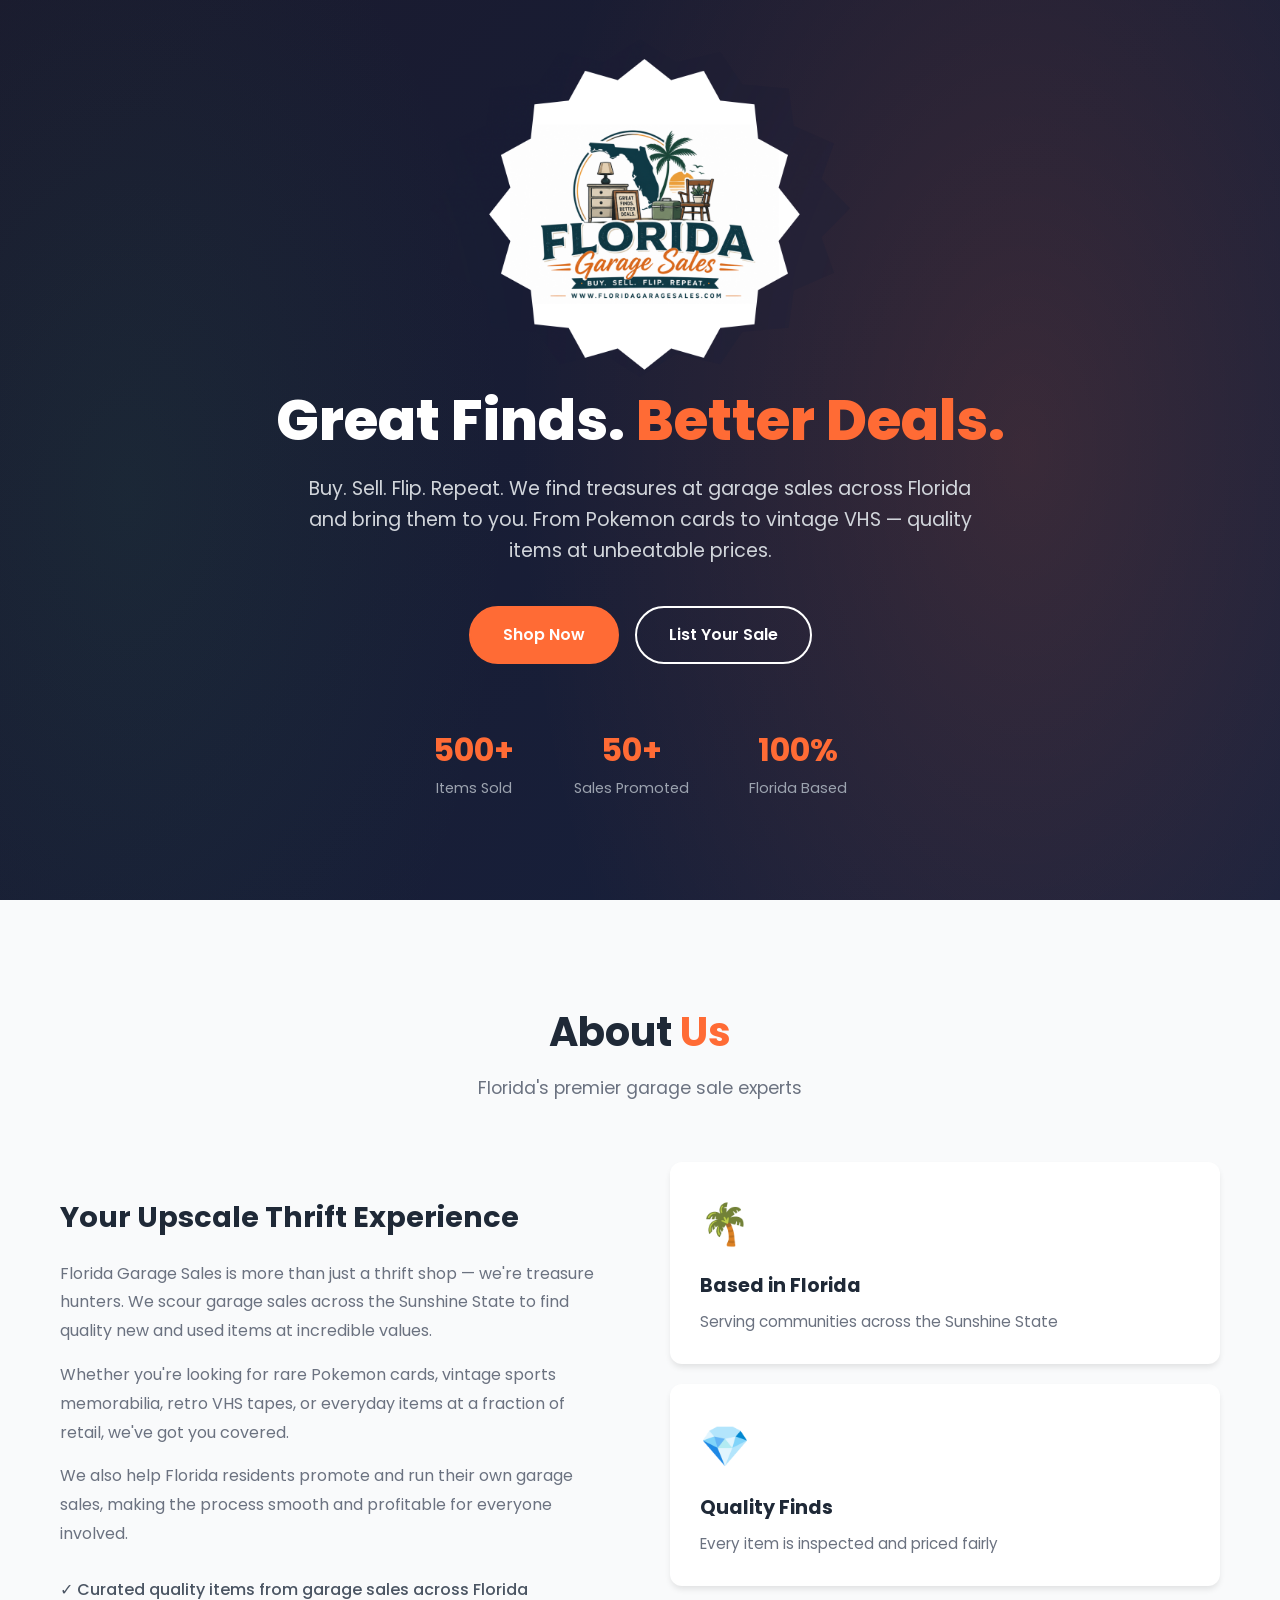
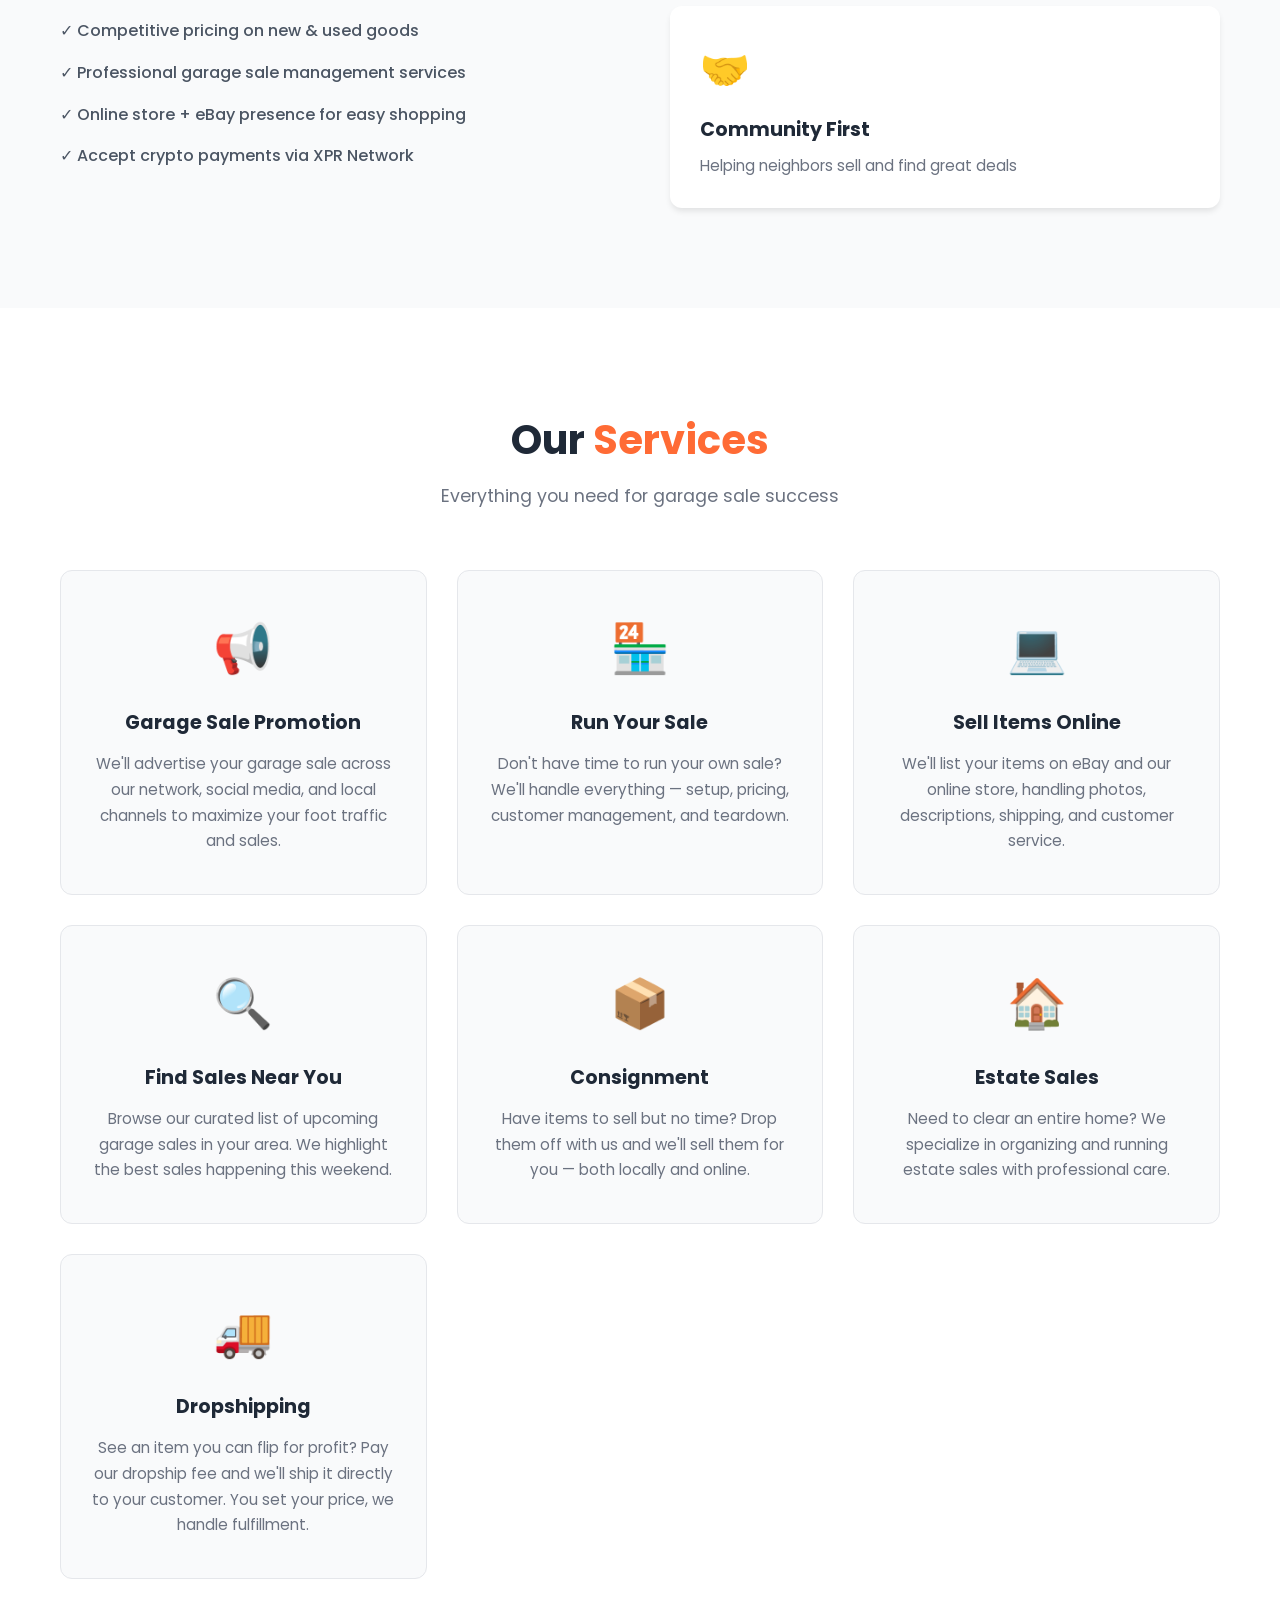
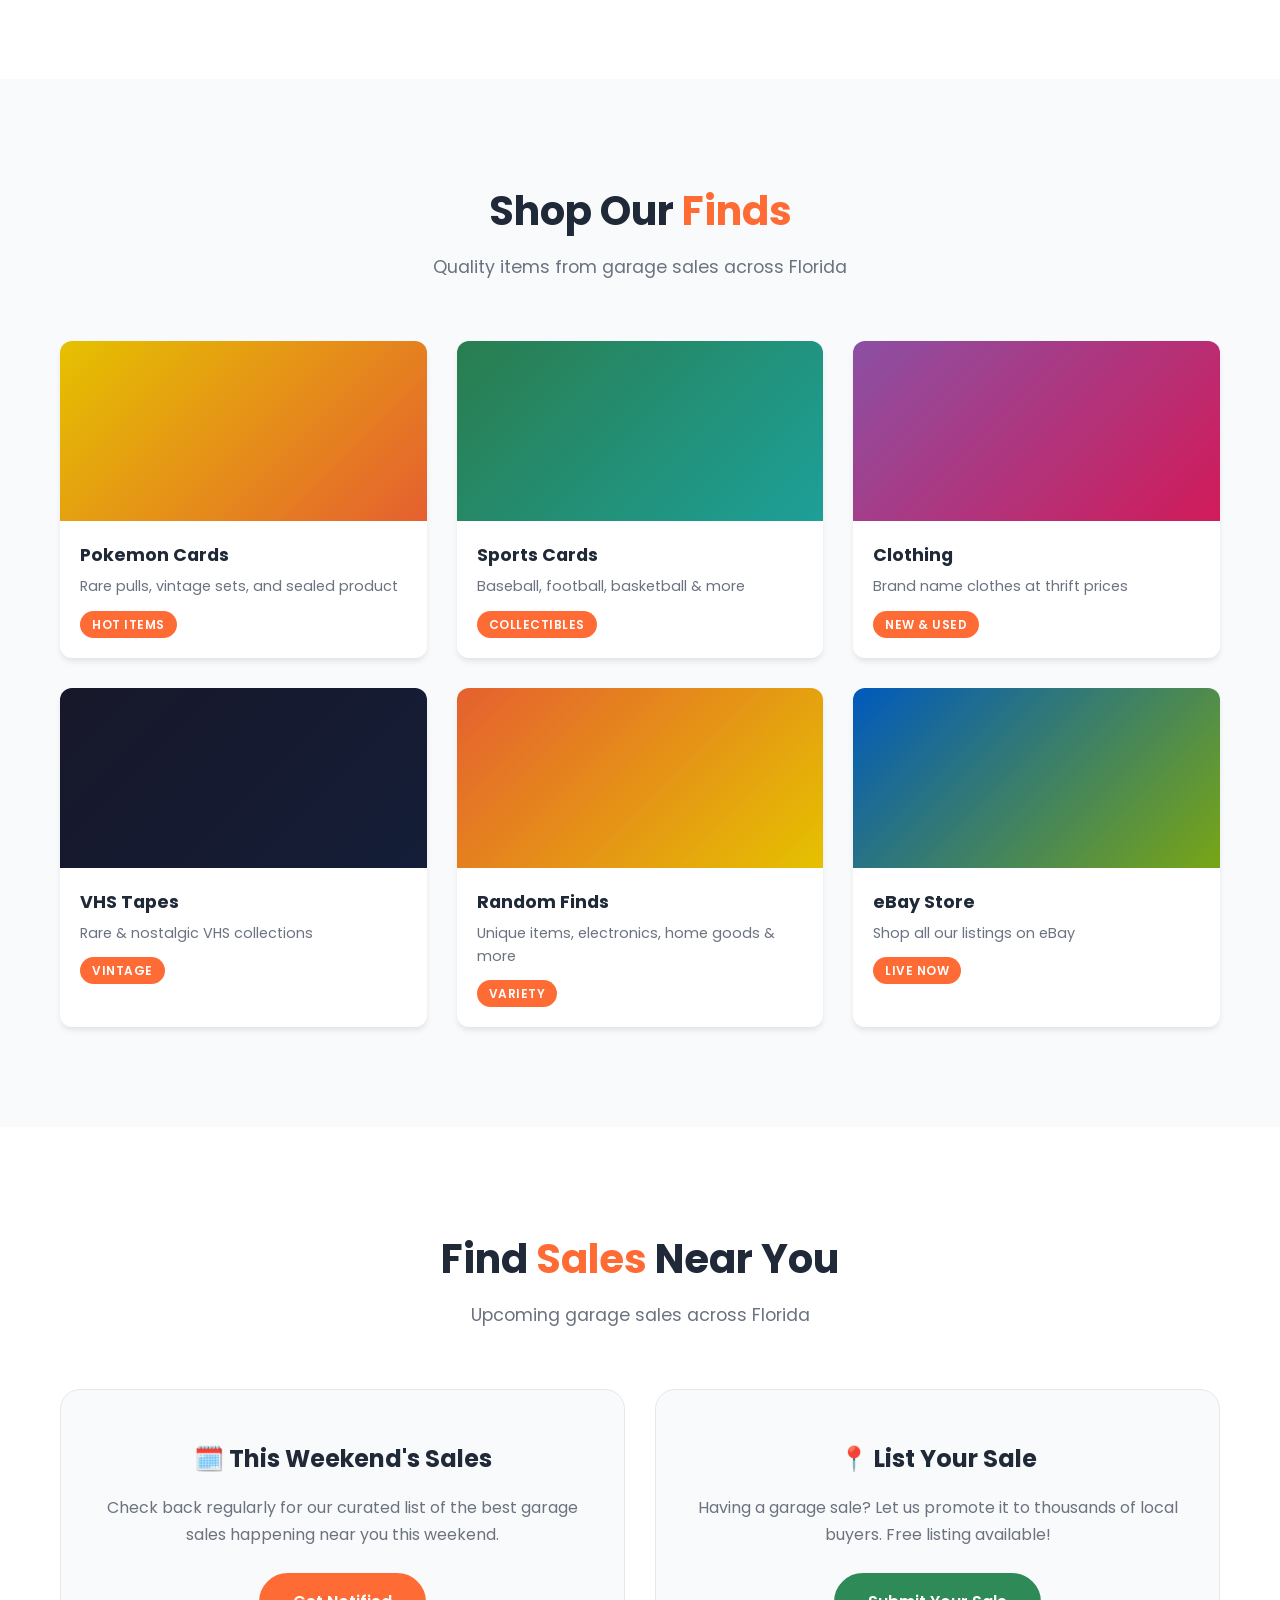
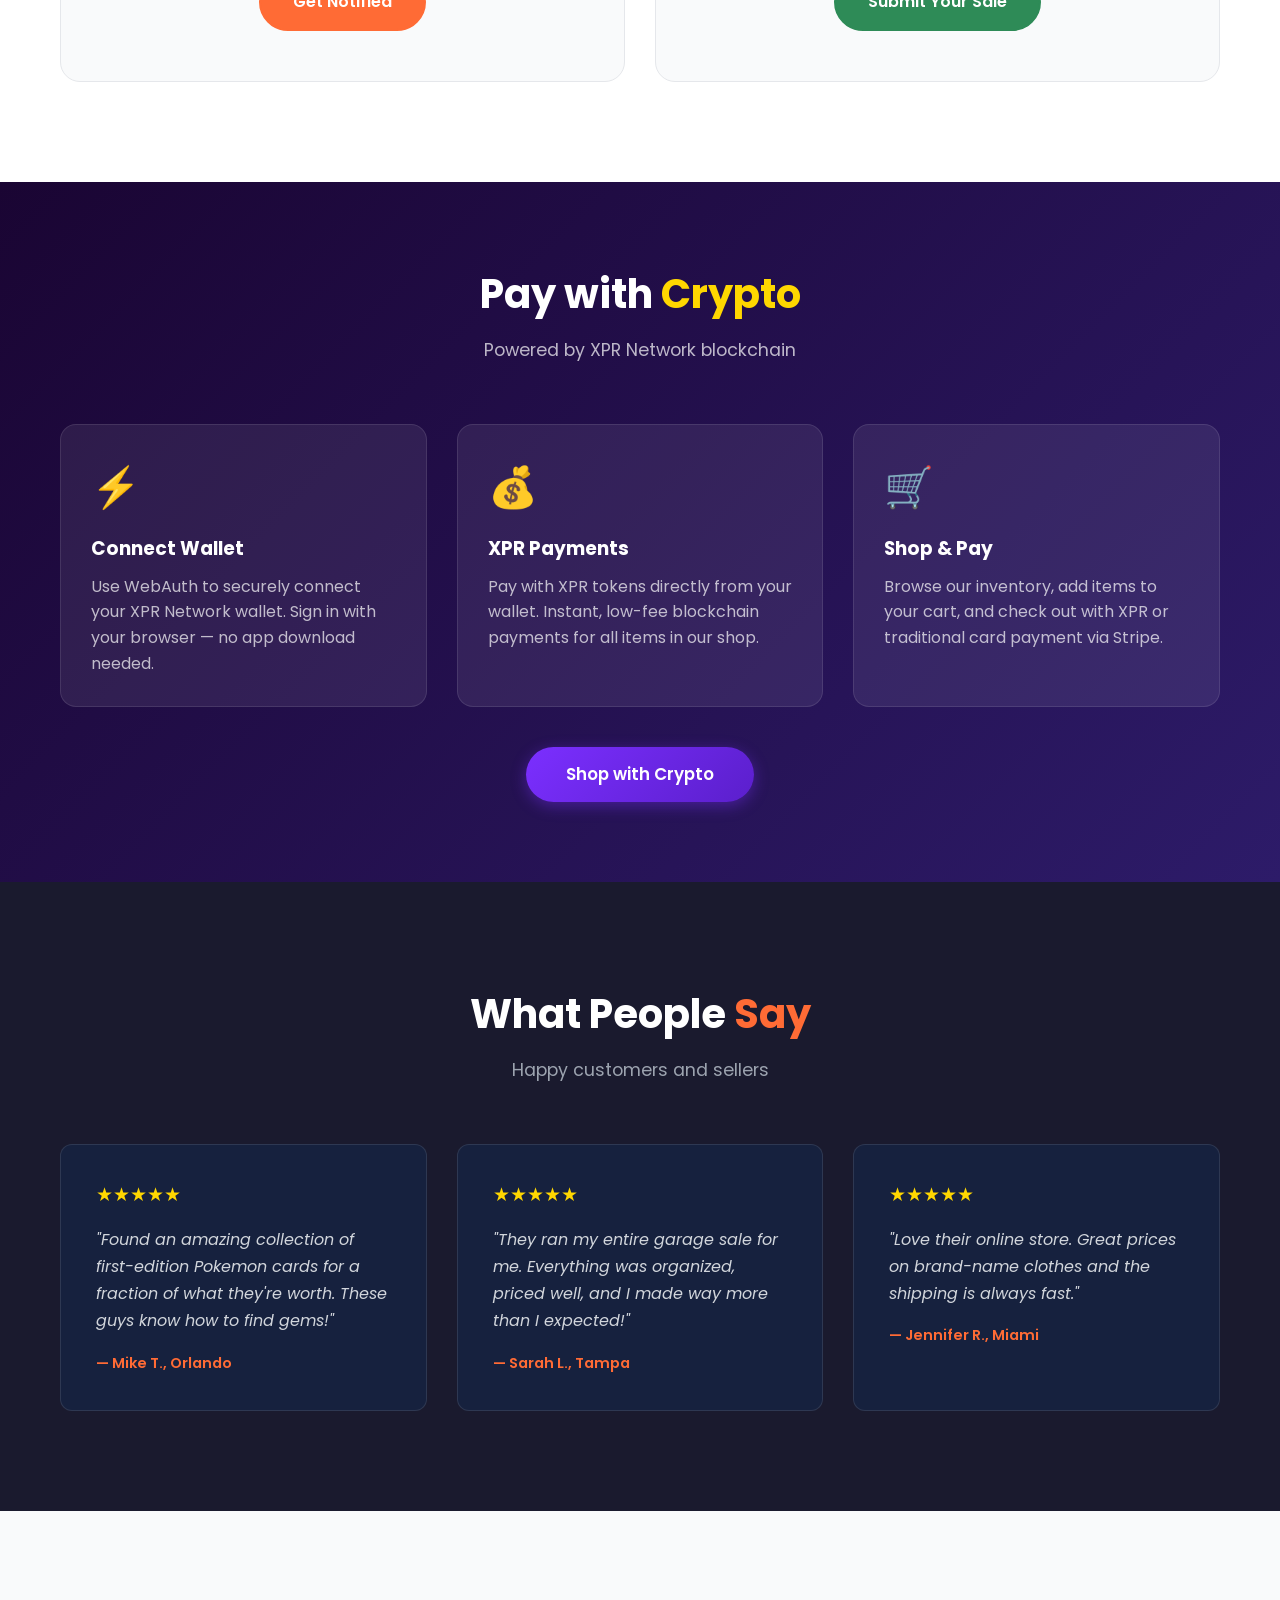
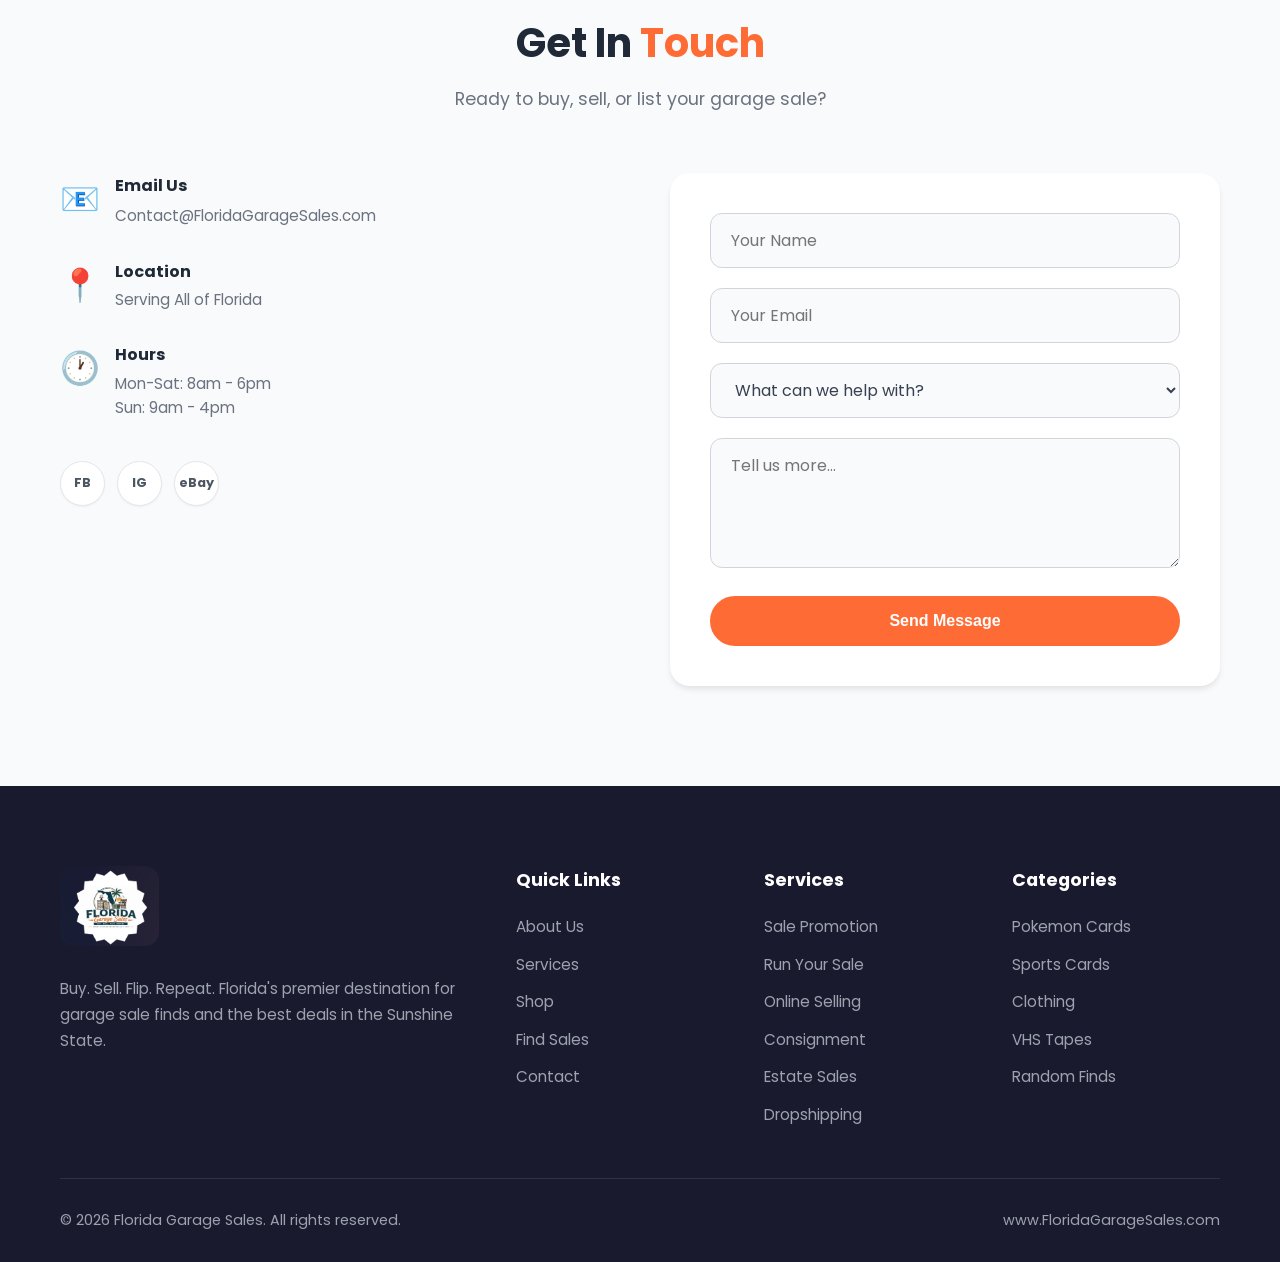
==== commit 89fc5565: "Remove POKEMON token branding, use generic XPR crypto payments Co-Authored-By: Anthoney Hamrick <con" ====
--- a/index.html
+++ b/index.html
@@ -58,7 +58,7 @@
                         <li>✓ Competitive pricing on new & used goods</li>
                         <li>✓ Professional garage sale management services</li>
                         <li>✓ Online store + eBay presence for easy shopping</li>
-                        <li>✓ Accept POKEMON token payments via XPR Network</li>
+                        <li>✓ Accept crypto payments via XPR Network</li>
                     </ul>
                 </div>
                 <div class="about-image">
@@ -211,11 +211,11 @@
         </div>
     </section>
 
-    <!-- Crypto / POKEMON Token Section -->
+    <!-- Crypto / XPR Network Section -->
     <section class="crypto-section" id="crypto" style="padding:80px 0;background:linear-gradient(135deg,#1a0533,#2d1b69);color:white;">
         <div class="container">
             <div class="section-header" style="color:white;">
-                <h2 style="color:white;">Pay with <span style="color:#FFD700;">POKEMON</span> Token</h2>
+                <h2 style="color:white;">Pay with <span style="color:#FFD700;">Crypto</span></h2>
                 <p style="color:rgba(255,255,255,0.7);">Powered by XPR Network blockchain</p>
             </div>
             <div style="display:grid;grid-template-columns:repeat(auto-fit,minmax(280px,1fr));gap:30px;margin-top:40px;">
@@ -226,18 +226,17 @@
                 </div>
                 <div style="background:rgba(255,255,255,0.08);border-radius:16px;padding:30px;border:1px solid rgba(255,255,255,0.1);">
                     <div style="font-size:2.5rem;margin-bottom:15px;">&#x1F4B0;</div>
-                    <h3 style="color:white;margin-bottom:10px;">POKEMON Token</h3>
-                    <p style="color:rgba(255,255,255,0.7);line-height:1.6;">Our custom token on XPR Network. Use POKEMON to pay for items in our shop. Instant, low-fee blockchain payments.</p>
+                    <h3 style="color:white;margin-bottom:10px;">XPR Payments</h3>
+                    <p style="color:rgba(255,255,255,0.7);line-height:1.6;">Pay with XPR tokens directly from your wallet. Instant, low-fee blockchain payments for all items in our shop.</p>
                 </div>
                 <div style="background:rgba(255,255,255,0.08);border-radius:16px;padding:30px;border:1px solid rgba(255,255,255,0.1);">
                     <div style="font-size:2.5rem;margin-bottom:15px;">&#x1F6D2;</div>
                     <h3 style="color:white;margin-bottom:10px;">Shop & Pay</h3>
-                    <p style="color:rgba(255,255,255,0.7);line-height:1.6;">Browse our inventory, add items to your cart, and check out with POKEMON tokens or traditional card payment via Stripe.</p>
+                    <p style="color:rgba(255,255,255,0.7);line-height:1.6;">Browse our inventory, add items to your cart, and check out with XPR or traditional card payment via Stripe.</p>
                 </div>
             </div>
             <div style="text-align:center;margin-top:40px;">
                 <a href="/shop.html" style="display:inline-block;padding:14px 40px;background:linear-gradient(135deg,#7B2FFF,#5B1FCC);color:white;border-radius:50px;font-weight:600;text-decoration:none;font-size:1.05rem;box-shadow:0 4px 15px rgba(123,47,255,0.4);transition:all 0.3s ease;">Shop with Crypto</a>
-                <a href="https://www.vibrr.ai/dex/tokens" target="_blank" style="display:inline-block;padding:14px 40px;border:2px solid rgba(255,255,255,0.3);color:white;border-radius:50px;font-weight:600;text-decoration:none;font-size:1.05rem;margin-left:15px;transition:all 0.3s ease;">Get POKEMON Token</a>
             </div>
         </div>
     </section>
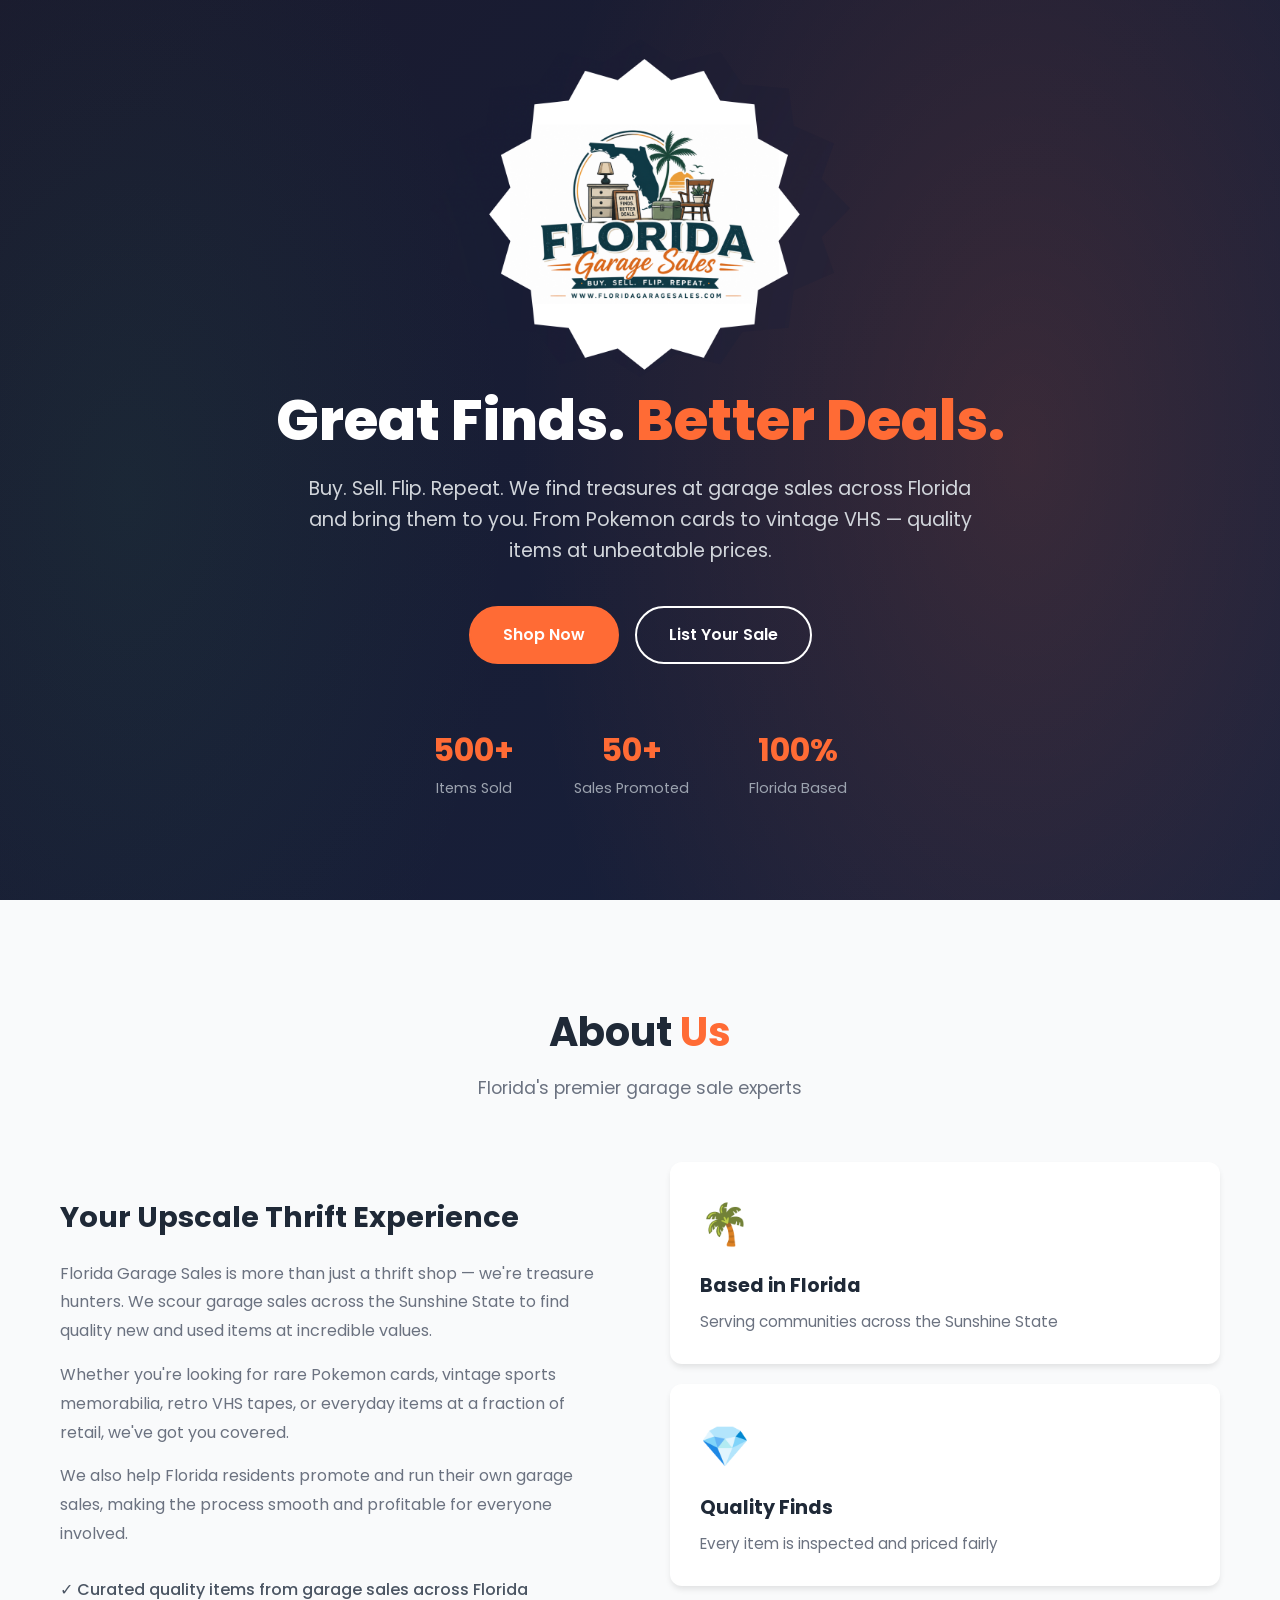
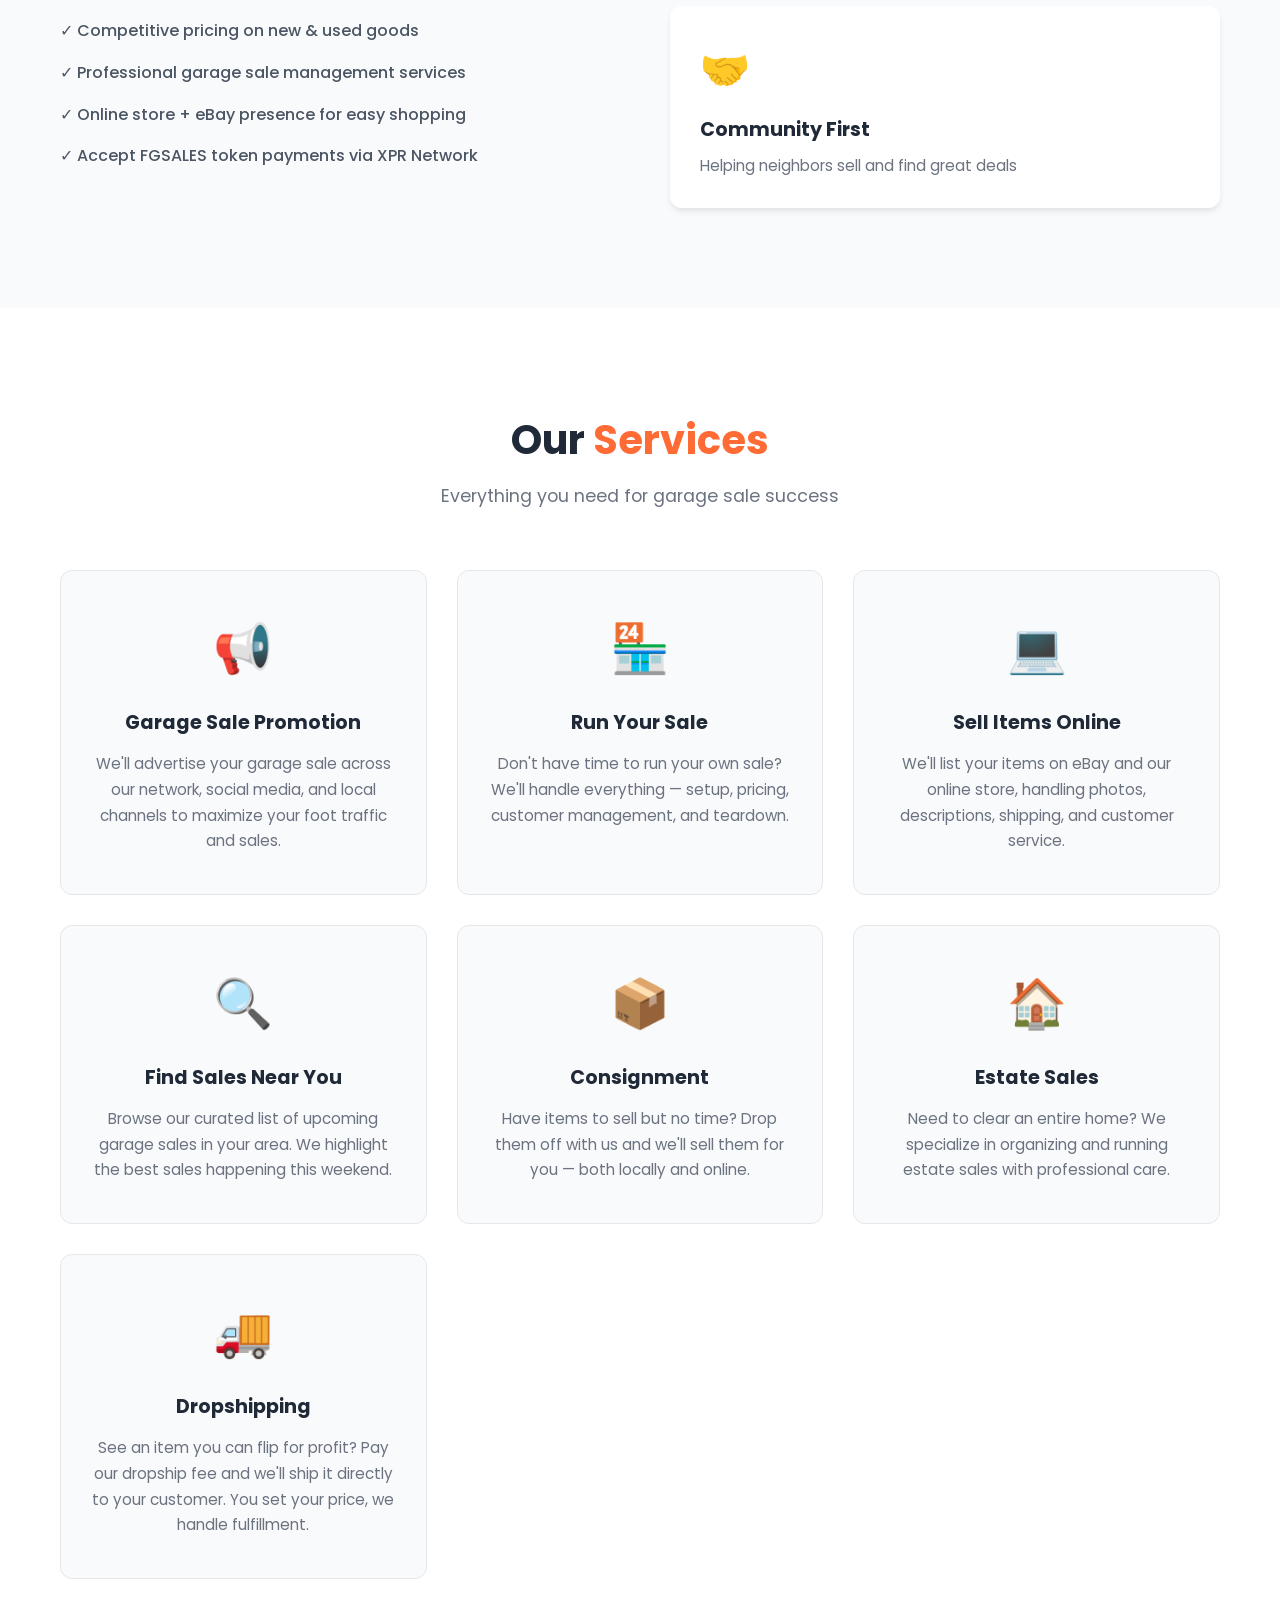
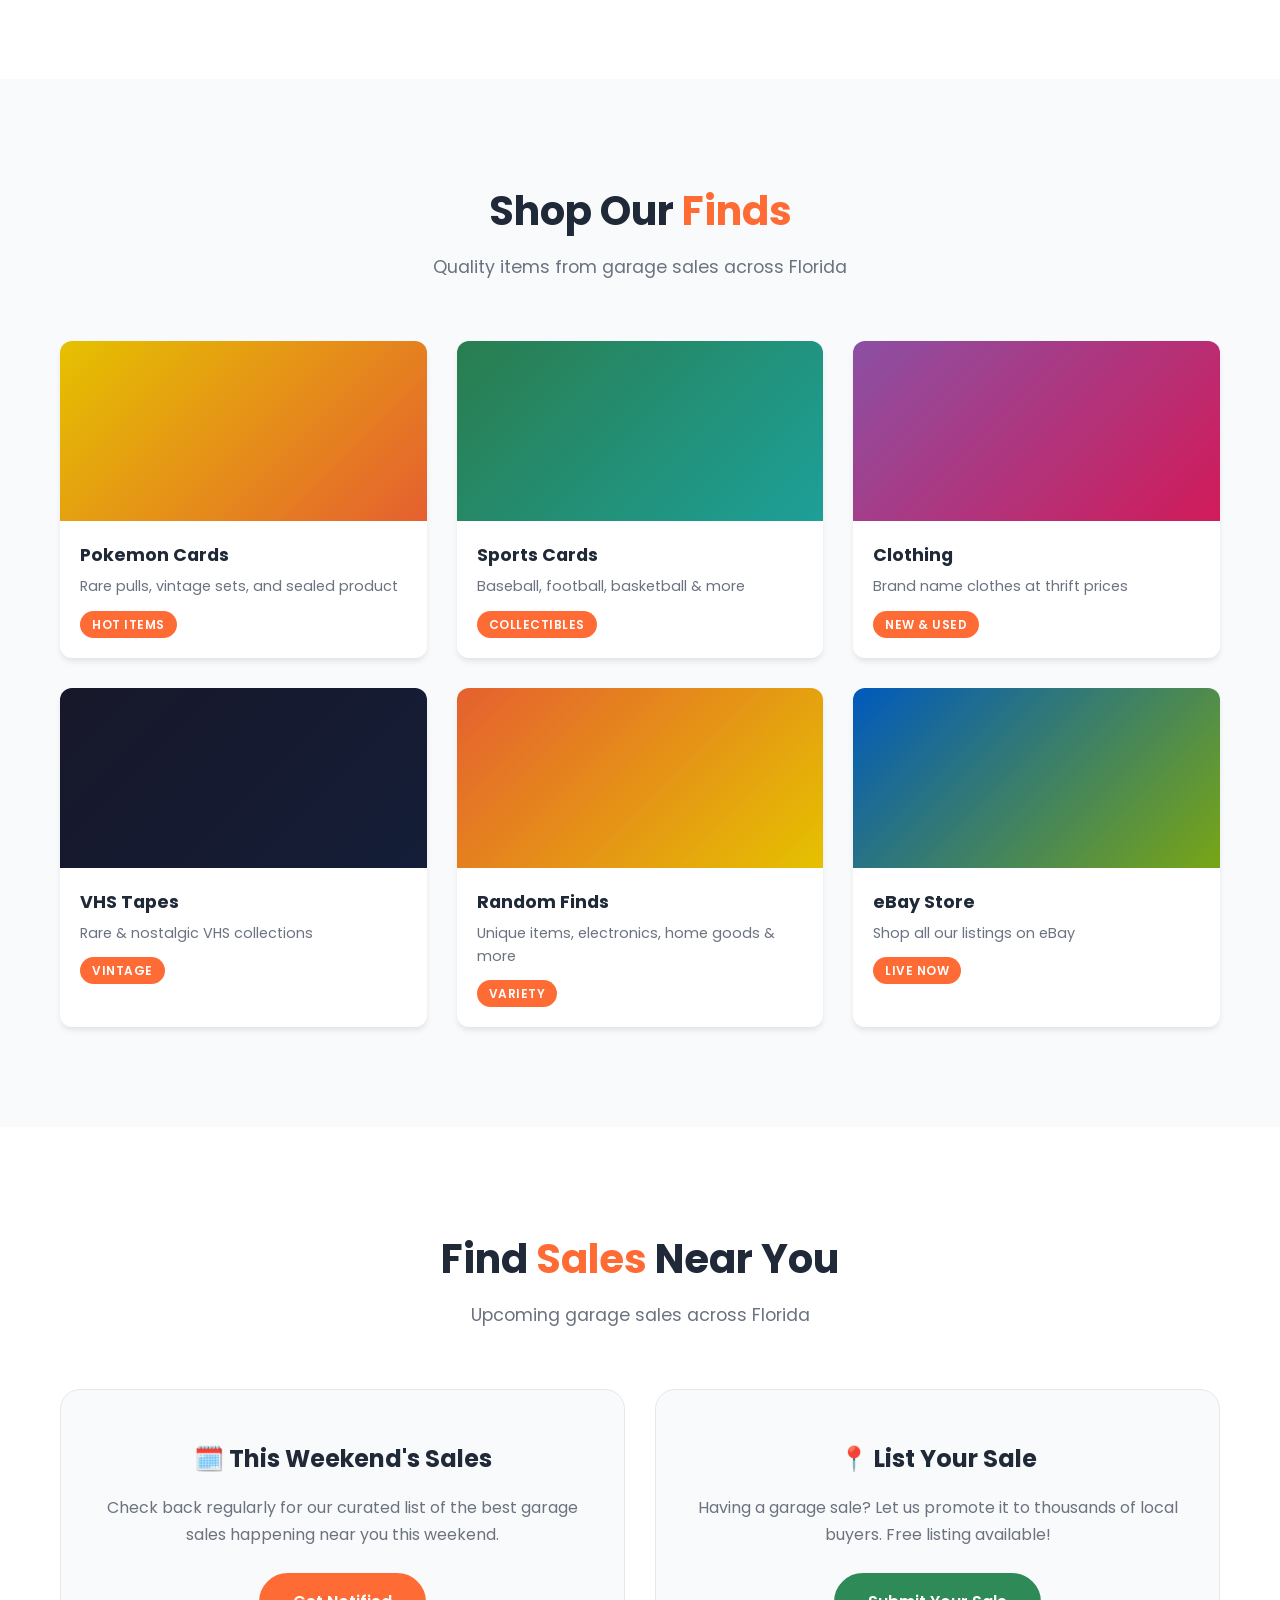
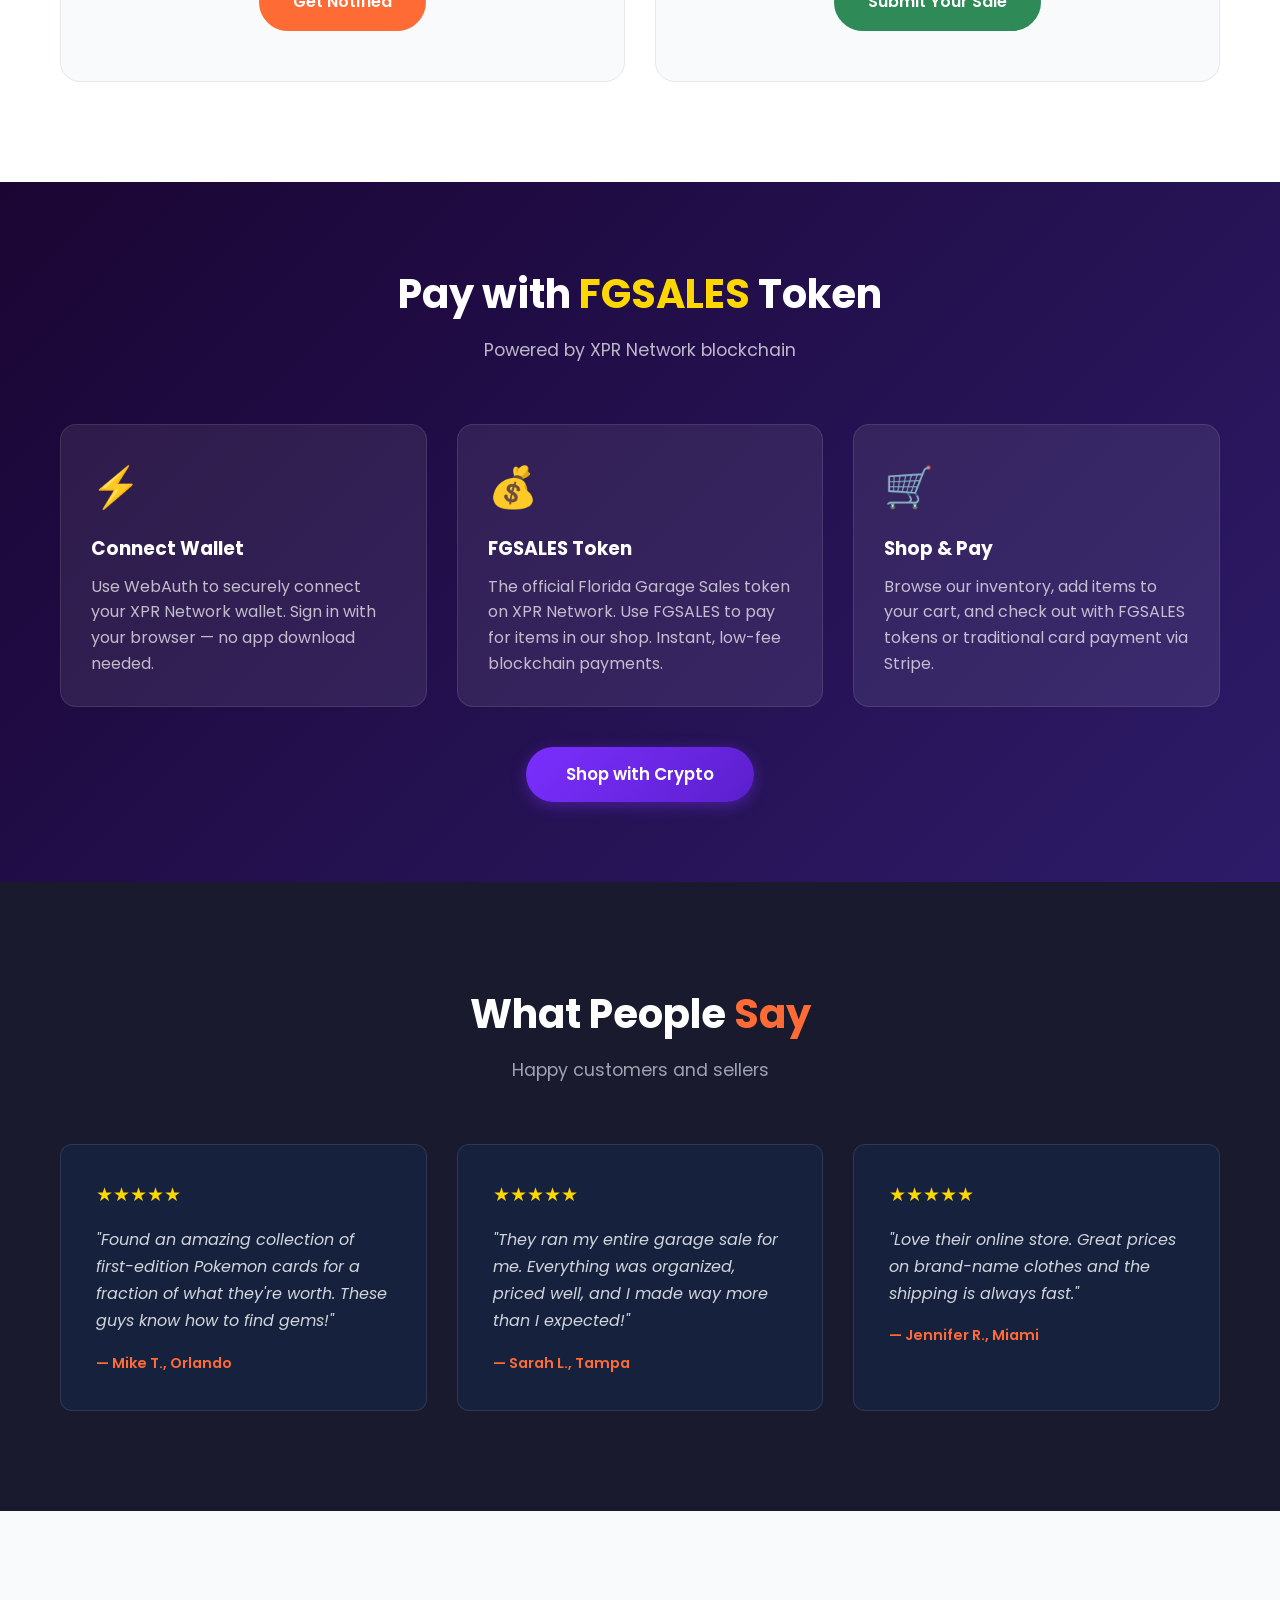
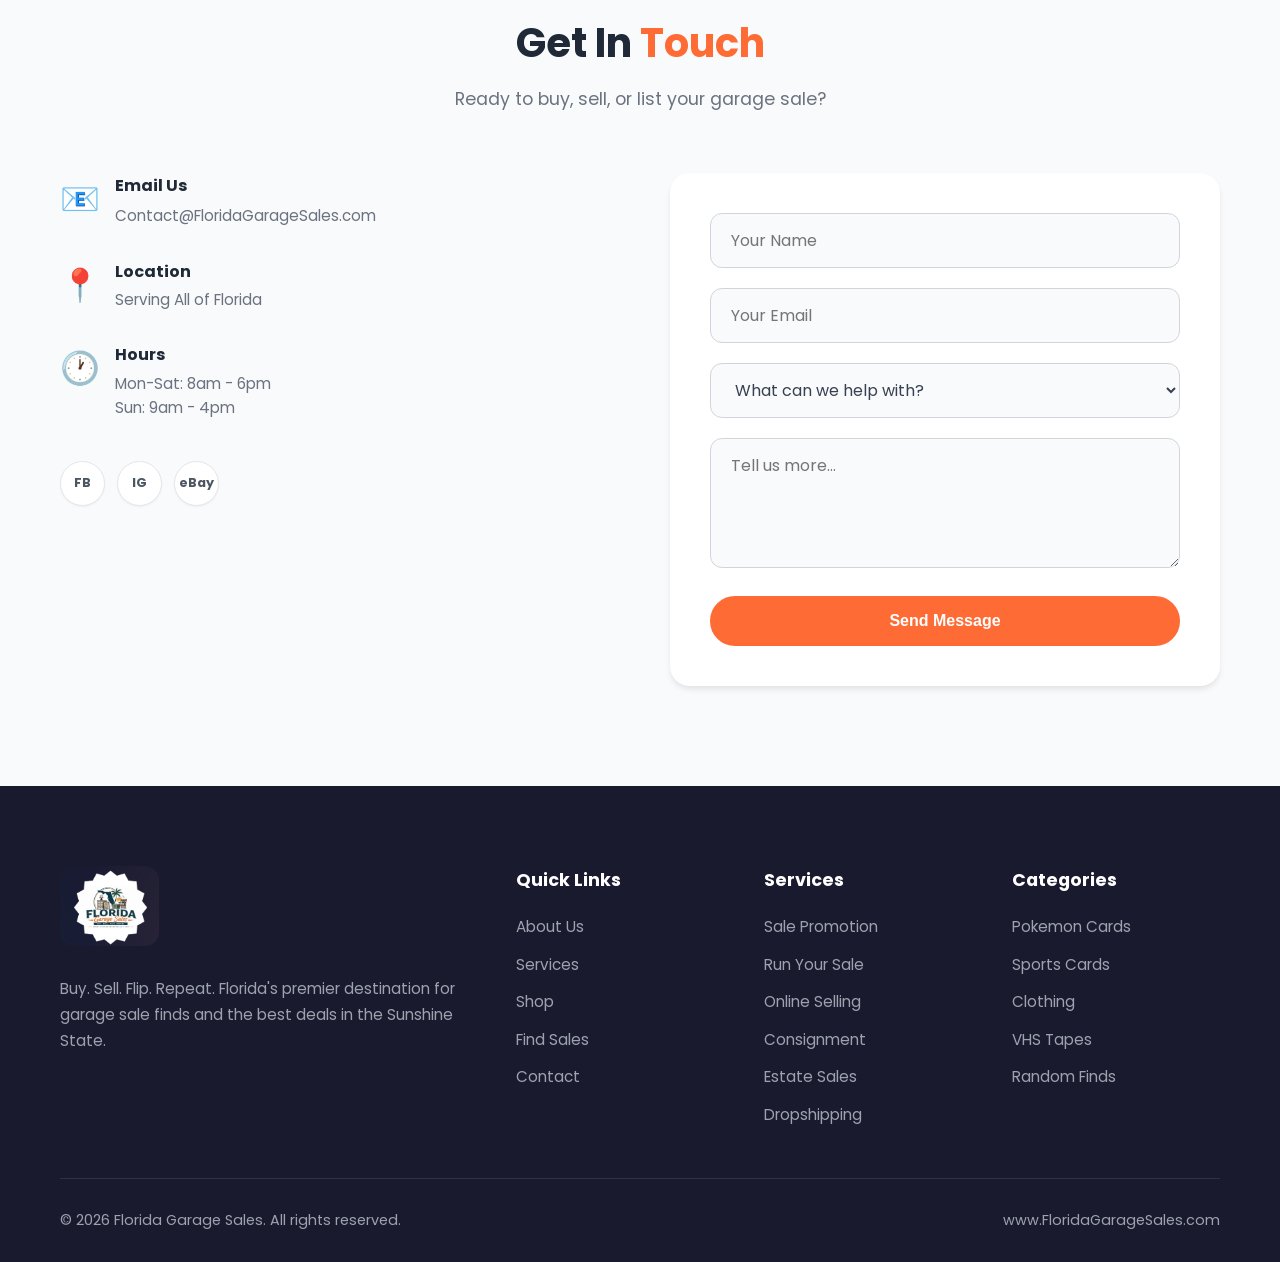
==== commit e1df2e14: "Update token to FGSALES (Florida Garage Sales) on vtoken contract Co-Authored-By: Anthoney Hamrick <" ====
--- a/index.html
+++ b/index.html
@@ -58,7 +58,7 @@
                         <li>✓ Competitive pricing on new & used goods</li>
                         <li>✓ Professional garage sale management services</li>
                         <li>✓ Online store + eBay presence for easy shopping</li>
-                        <li>✓ Accept crypto payments via XPR Network</li>
+                        <li>✓ Accept FGSALES token payments via XPR Network</li>
                     </ul>
                 </div>
                 <div class="about-image">
@@ -215,7 +215,7 @@
     <section class="crypto-section" id="crypto" style="padding:80px 0;background:linear-gradient(135deg,#1a0533,#2d1b69);color:white;">
         <div class="container">
             <div class="section-header" style="color:white;">
-                <h2 style="color:white;">Pay with <span style="color:#FFD700;">Crypto</span></h2>
+                <h2 style="color:white;">Pay with <span style="color:#FFD700;">FGSALES</span> Token</h2>
                 <p style="color:rgba(255,255,255,0.7);">Powered by XPR Network blockchain</p>
             </div>
             <div style="display:grid;grid-template-columns:repeat(auto-fit,minmax(280px,1fr));gap:30px;margin-top:40px;">
@@ -226,13 +226,13 @@
                 </div>
                 <div style="background:rgba(255,255,255,0.08);border-radius:16px;padding:30px;border:1px solid rgba(255,255,255,0.1);">
                     <div style="font-size:2.5rem;margin-bottom:15px;">&#x1F4B0;</div>
-                    <h3 style="color:white;margin-bottom:10px;">XPR Payments</h3>
-                    <p style="color:rgba(255,255,255,0.7);line-height:1.6;">Pay with XPR tokens directly from your wallet. Instant, low-fee blockchain payments for all items in our shop.</p>
+                    <h3 style="color:white;margin-bottom:10px;">FGSALES Token</h3>
+                    <p style="color:rgba(255,255,255,0.7);line-height:1.6;">The official Florida Garage Sales token on XPR Network. Use FGSALES to pay for items in our shop. Instant, low-fee blockchain payments.</p>
                 </div>
                 <div style="background:rgba(255,255,255,0.08);border-radius:16px;padding:30px;border:1px solid rgba(255,255,255,0.1);">
                     <div style="font-size:2.5rem;margin-bottom:15px;">&#x1F6D2;</div>
                     <h3 style="color:white;margin-bottom:10px;">Shop & Pay</h3>
-                    <p style="color:rgba(255,255,255,0.7);line-height:1.6;">Browse our inventory, add items to your cart, and check out with XPR or traditional card payment via Stripe.</p>
+                    <p style="color:rgba(255,255,255,0.7);line-height:1.6;">Browse our inventory, add items to your cart, and check out with FGSALES tokens or traditional card payment via Stripe.</p>
                 </div>
             </div>
             <div style="text-align:center;margin-top:40px;">
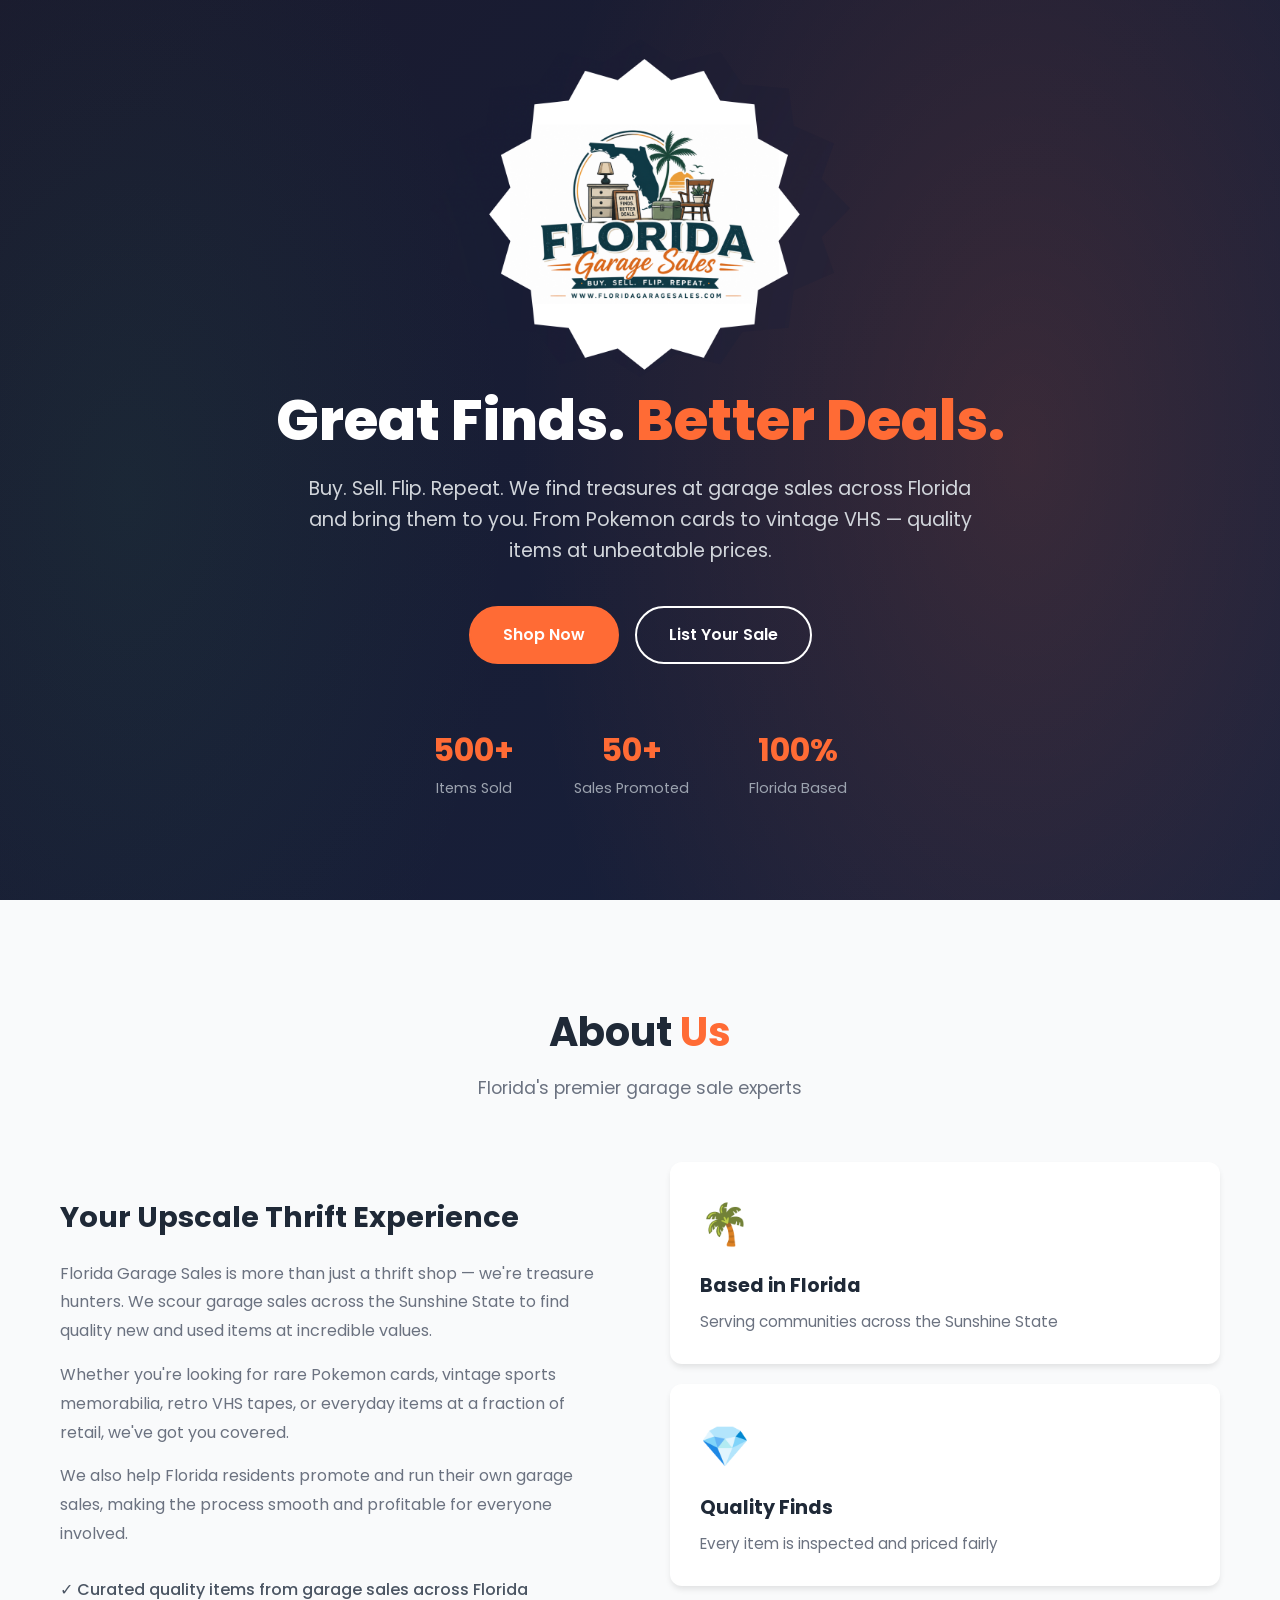
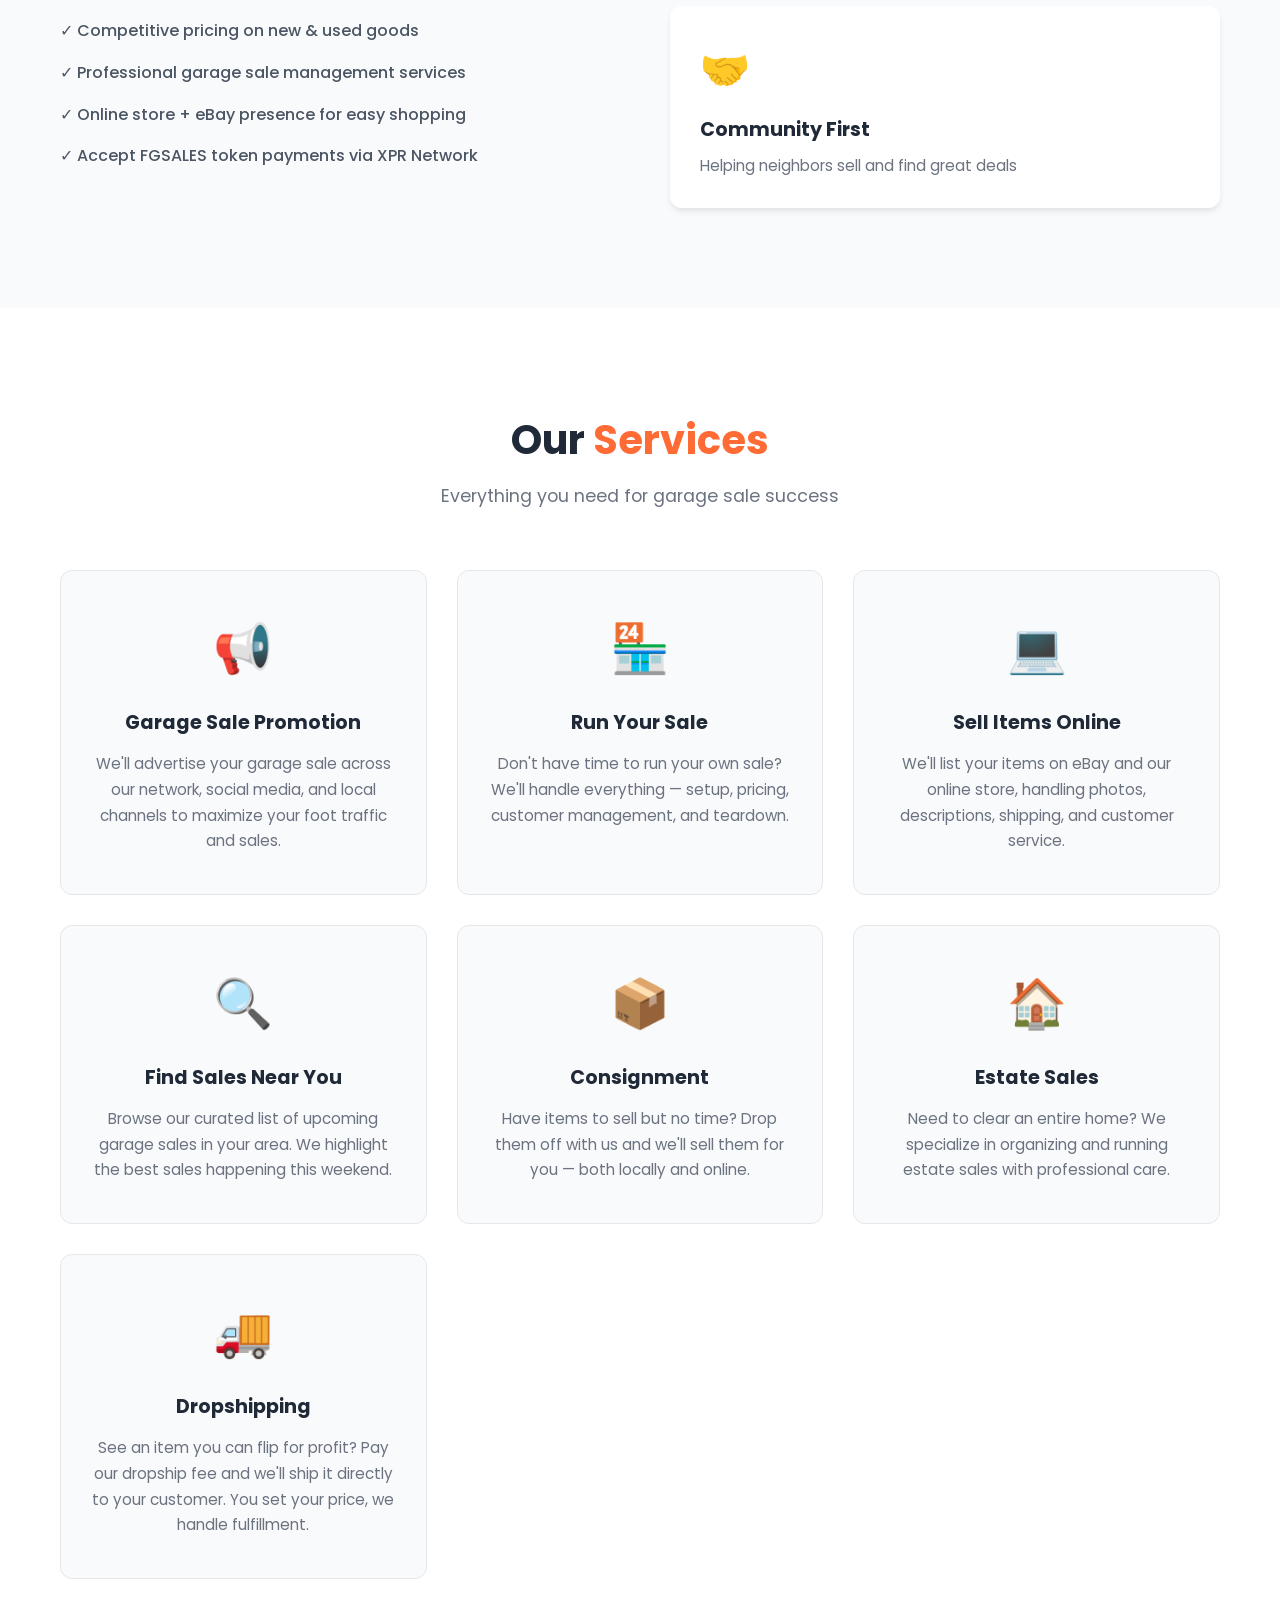
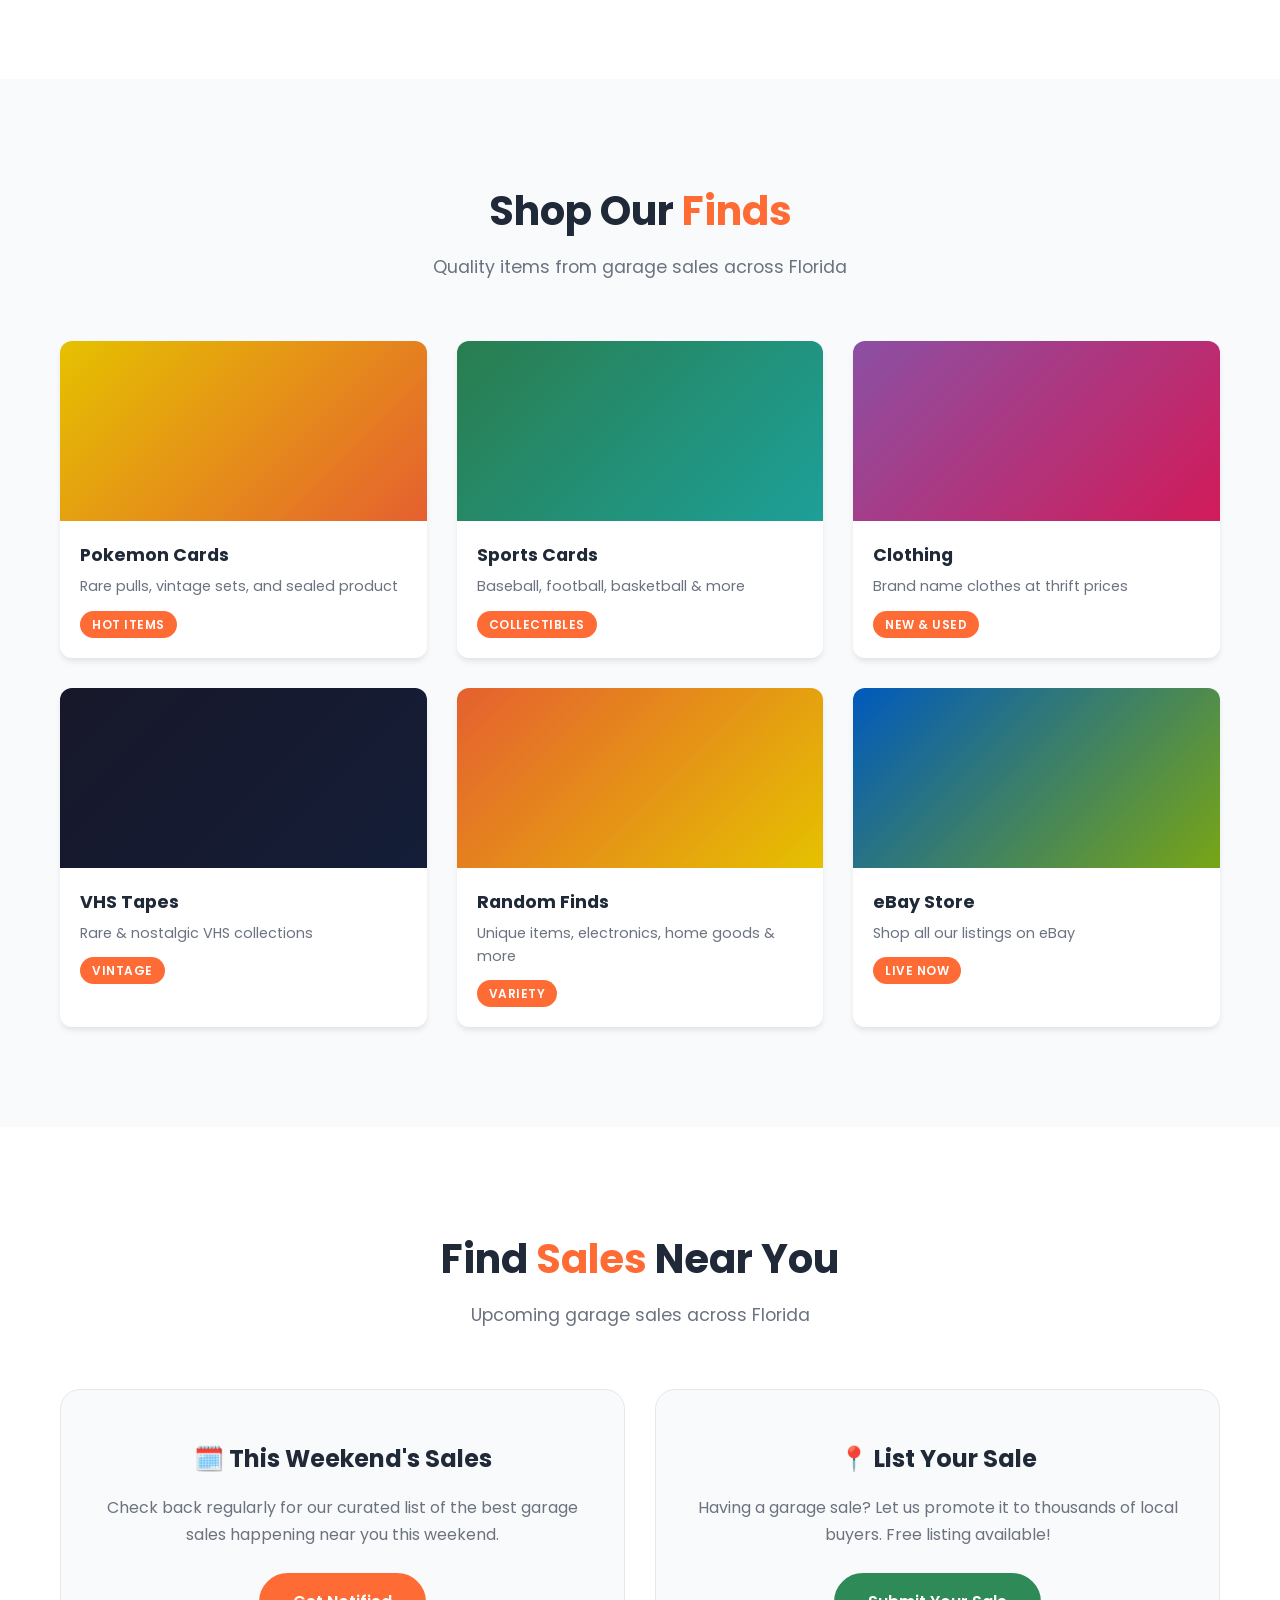
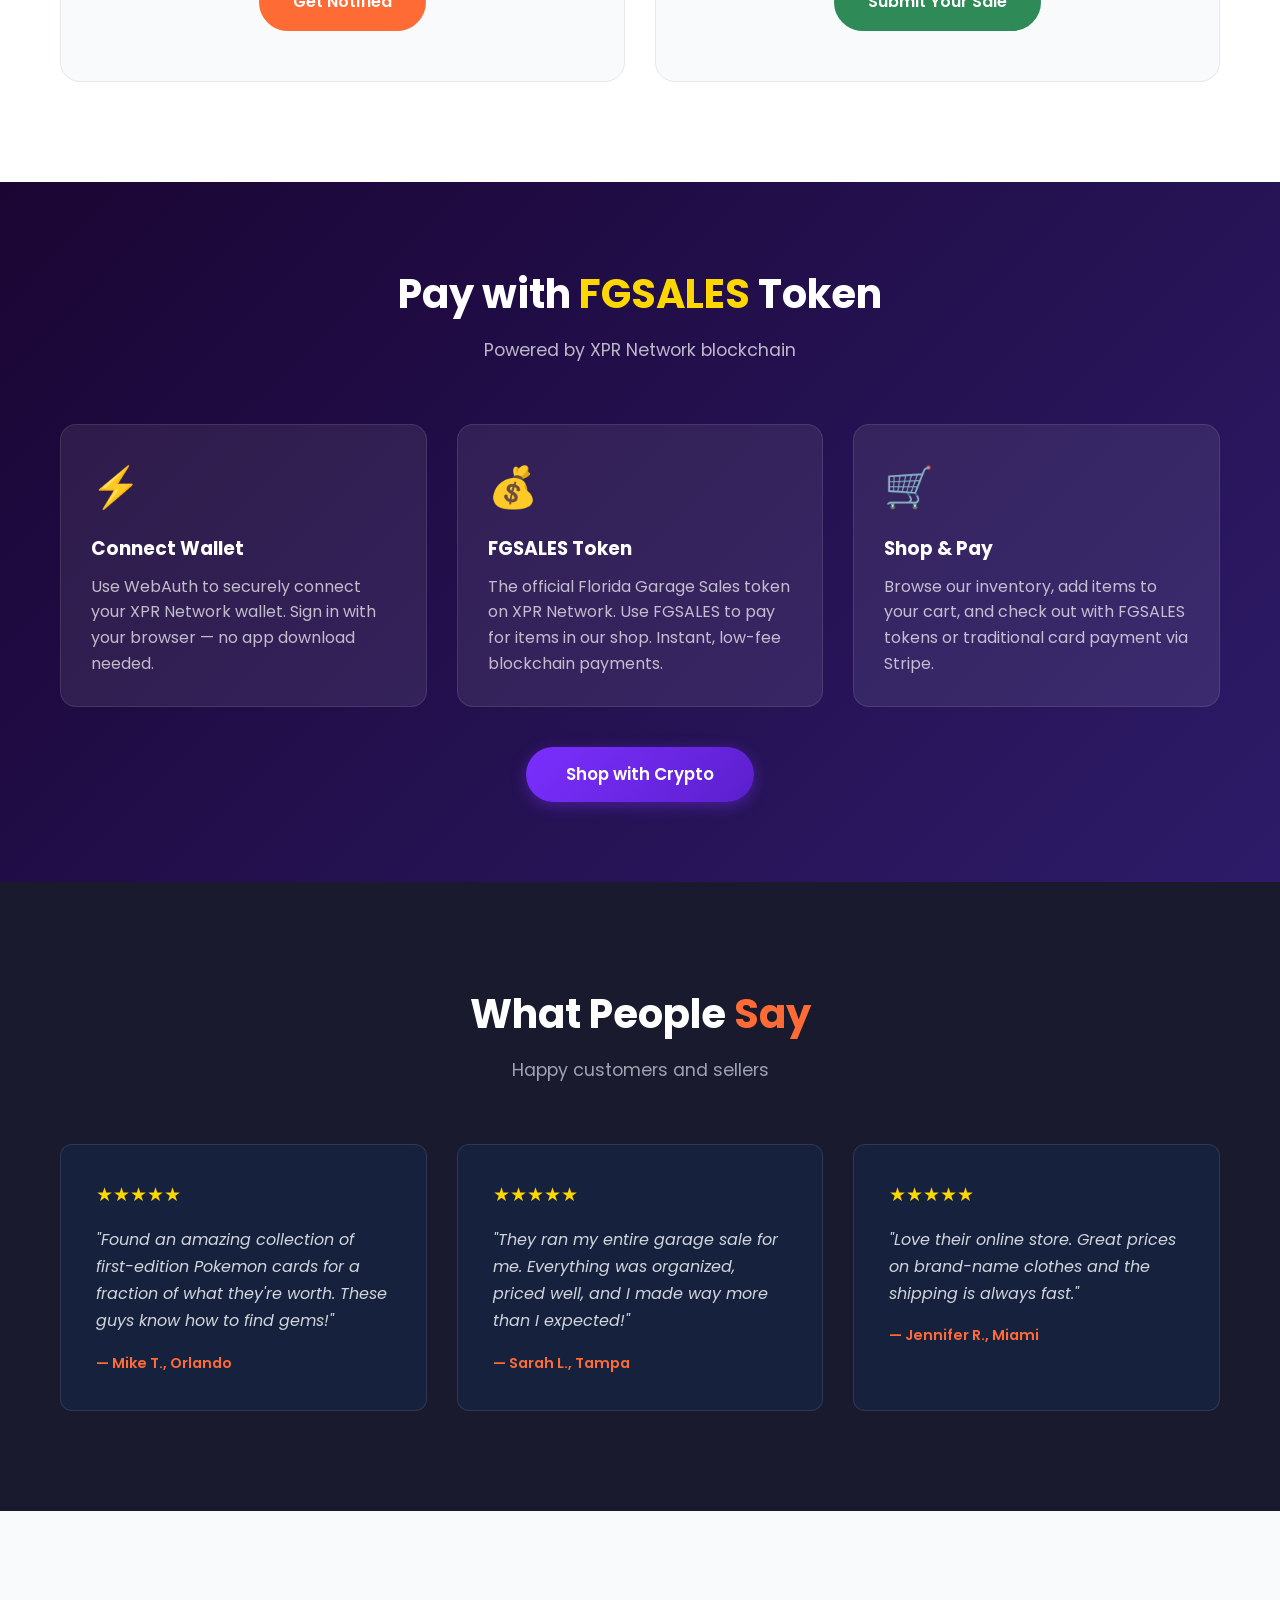
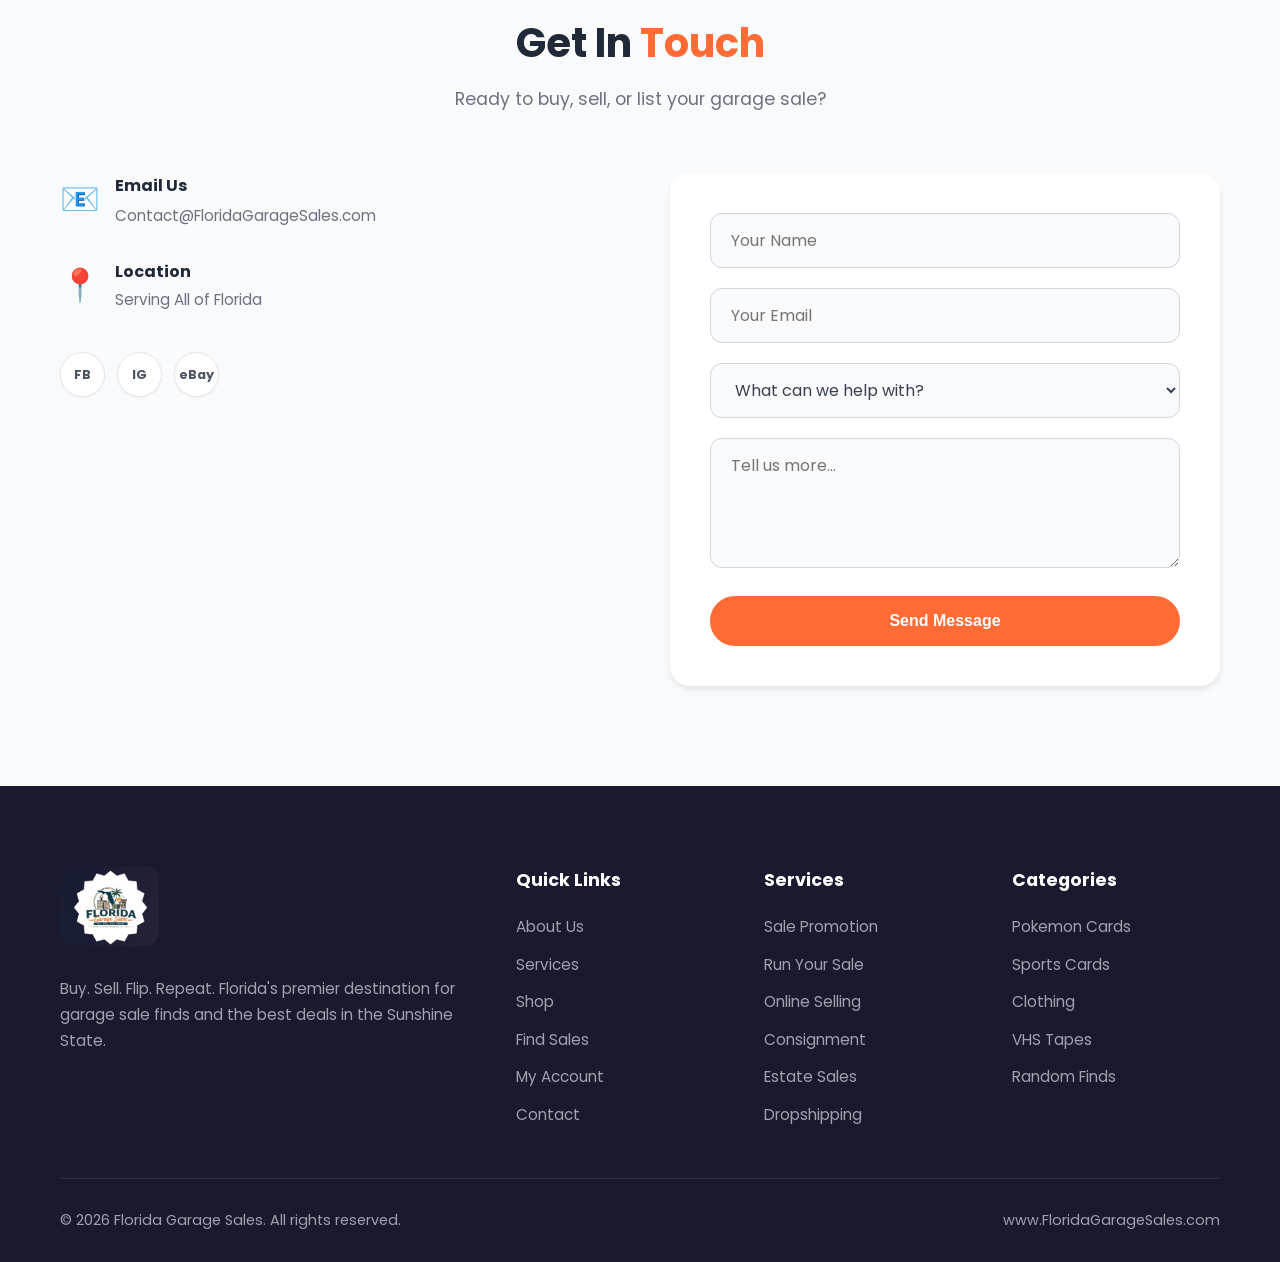
==== commit 2b3a8dd7: "Add customer account page, remove hours from contact, add My Account nav link Co-Authored-By: Anthon" ====
--- a/index.html
+++ b/index.html
@@ -291,13 +291,7 @@
                             <p>Serving All of Florida</p>
                         </div>
                     </div>
-                    <div class="contact-item">
-                        <span class="contact-icon">🕐</span>
-                        <div>
-                            <h4>Hours</h4>
-                            <p>Mon-Sat: 8am - 6pm<br>Sun: 9am - 4pm</p>
-                        </div>
-                    </div>
+
                     <div class="social-links">
                         <a href="#" class="social-link" aria-label="Facebook">FB</a>
                         <a href="#" class="social-link" aria-label="Instagram">IG</a>
@@ -348,6 +342,7 @@
                         <li><a href="#services">Services</a></li>
                         <li><a href="/shop.html">Shop</a></li>
                         <li><a href="#find-sales">Find Sales</a></li>
+                        <li><a href="/account.html">My Account</a></li>
                         <li><a href="#contact">Contact</a></li>
                     </ul>
                 </div>
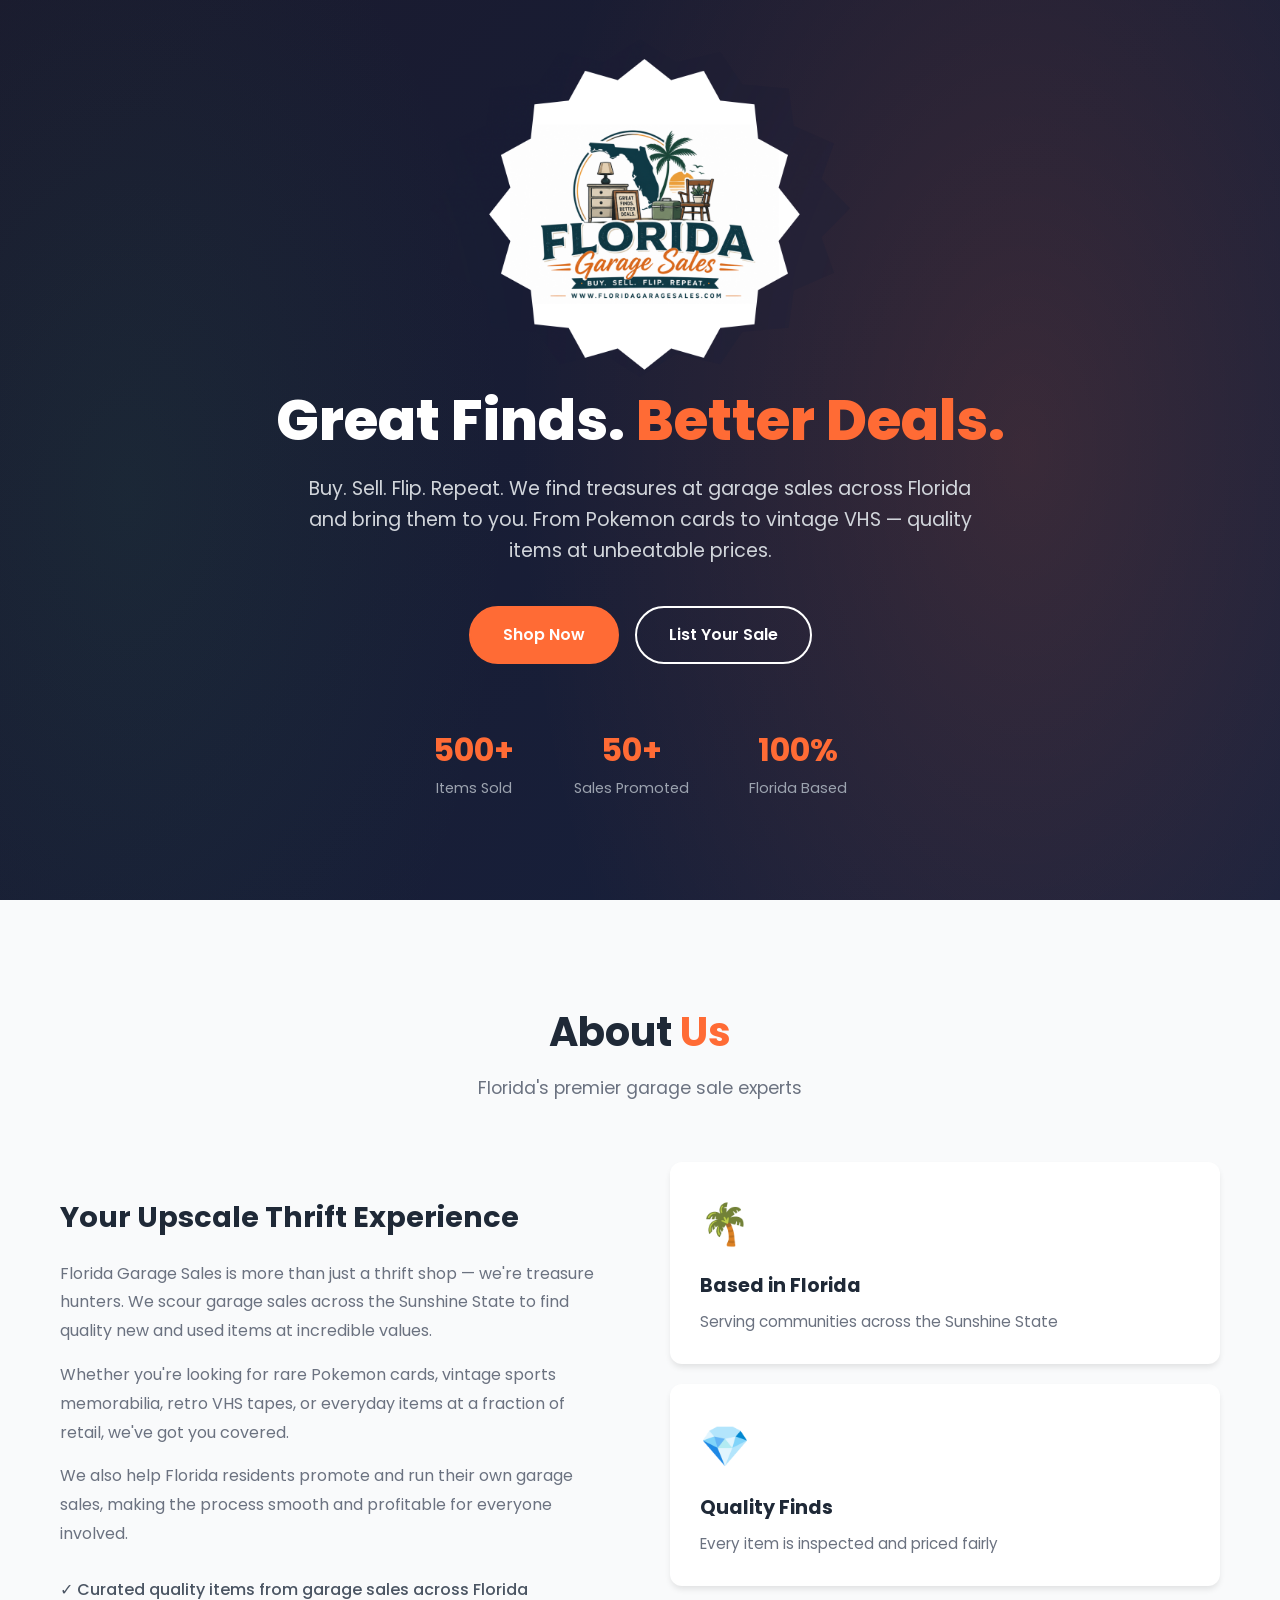
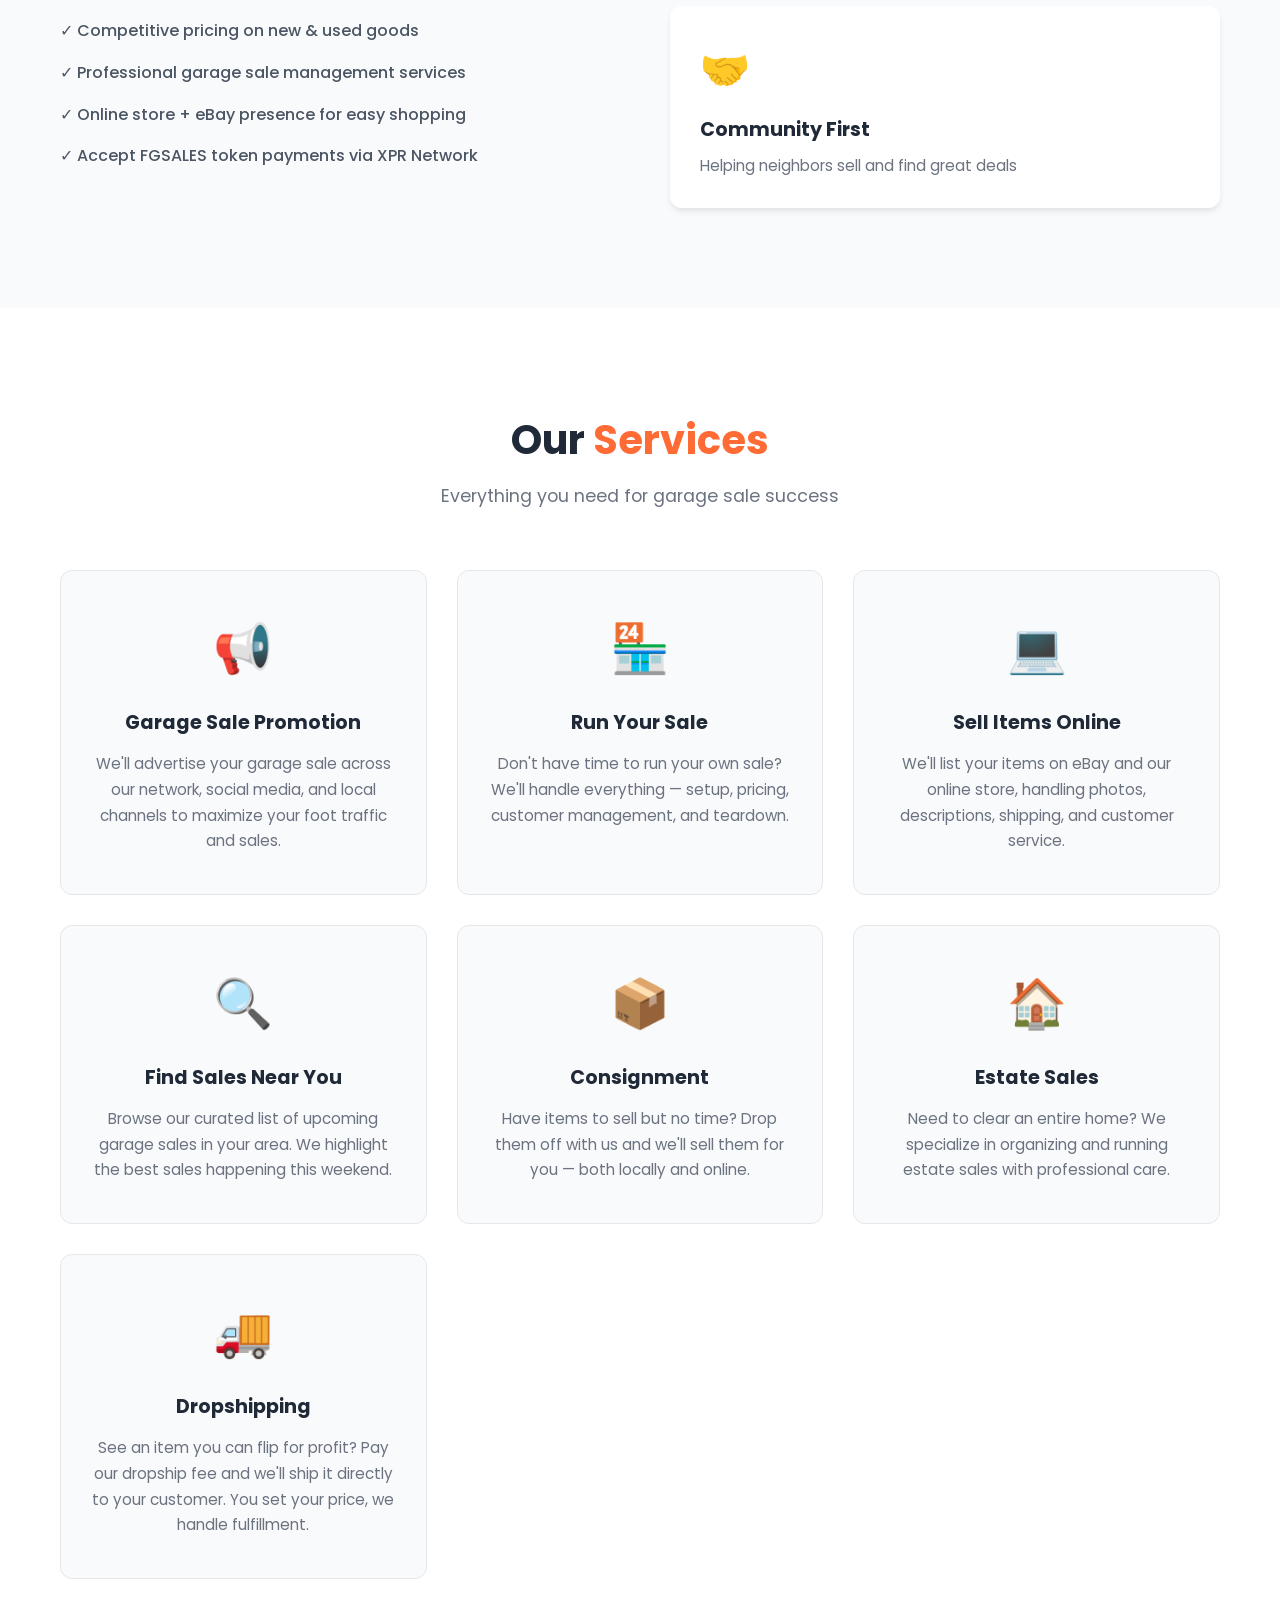
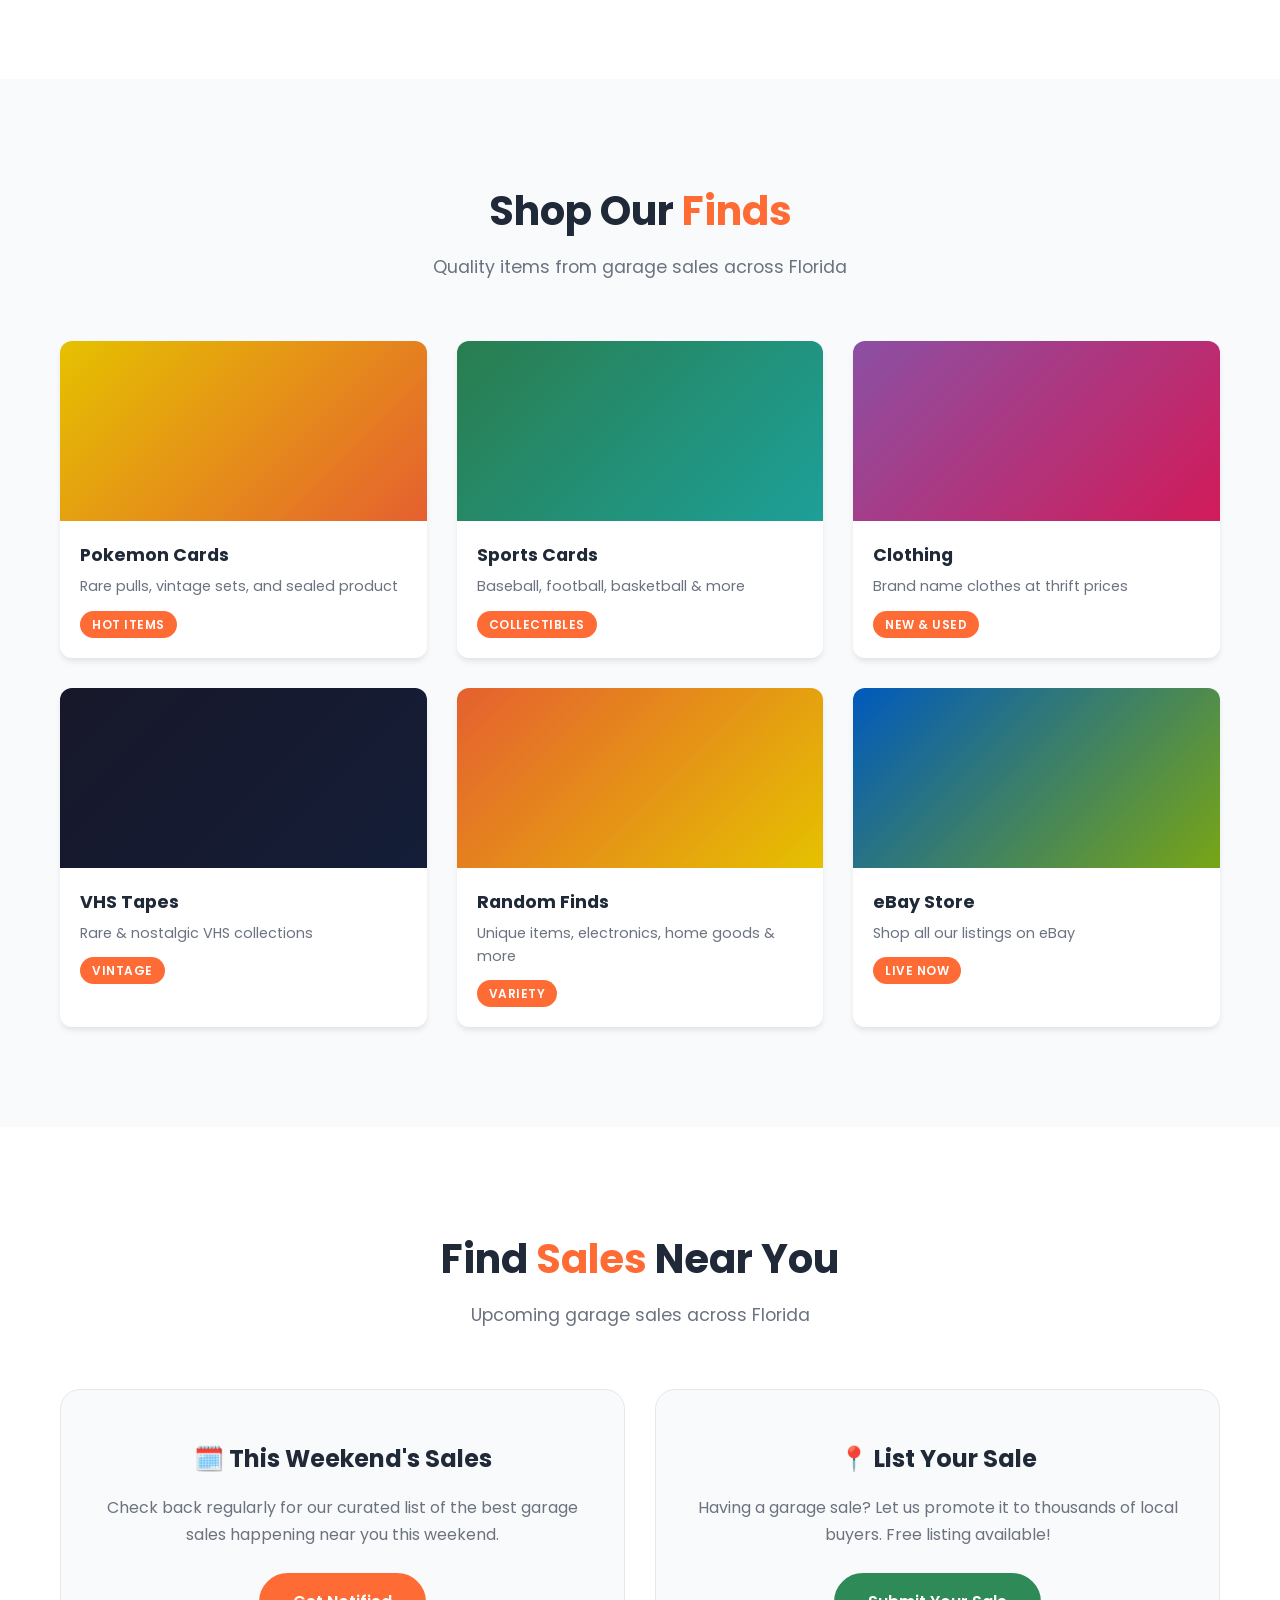
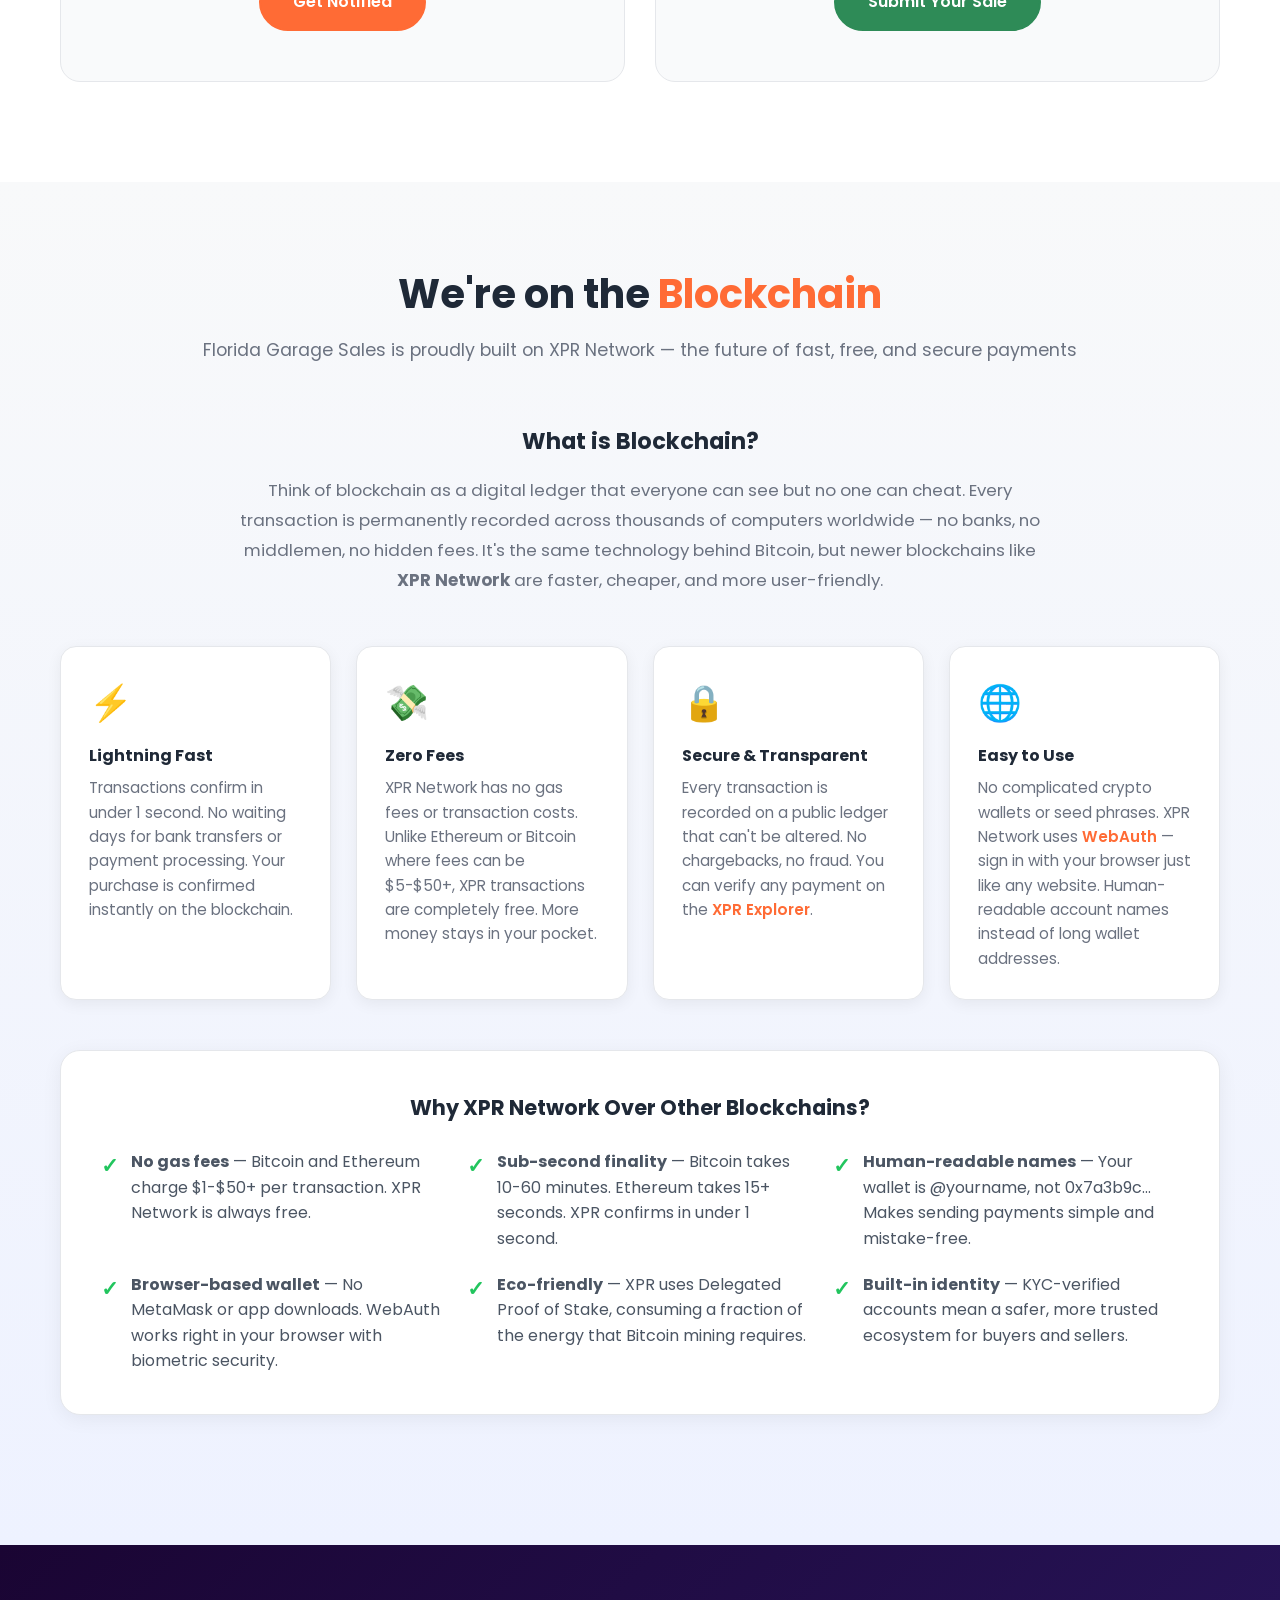
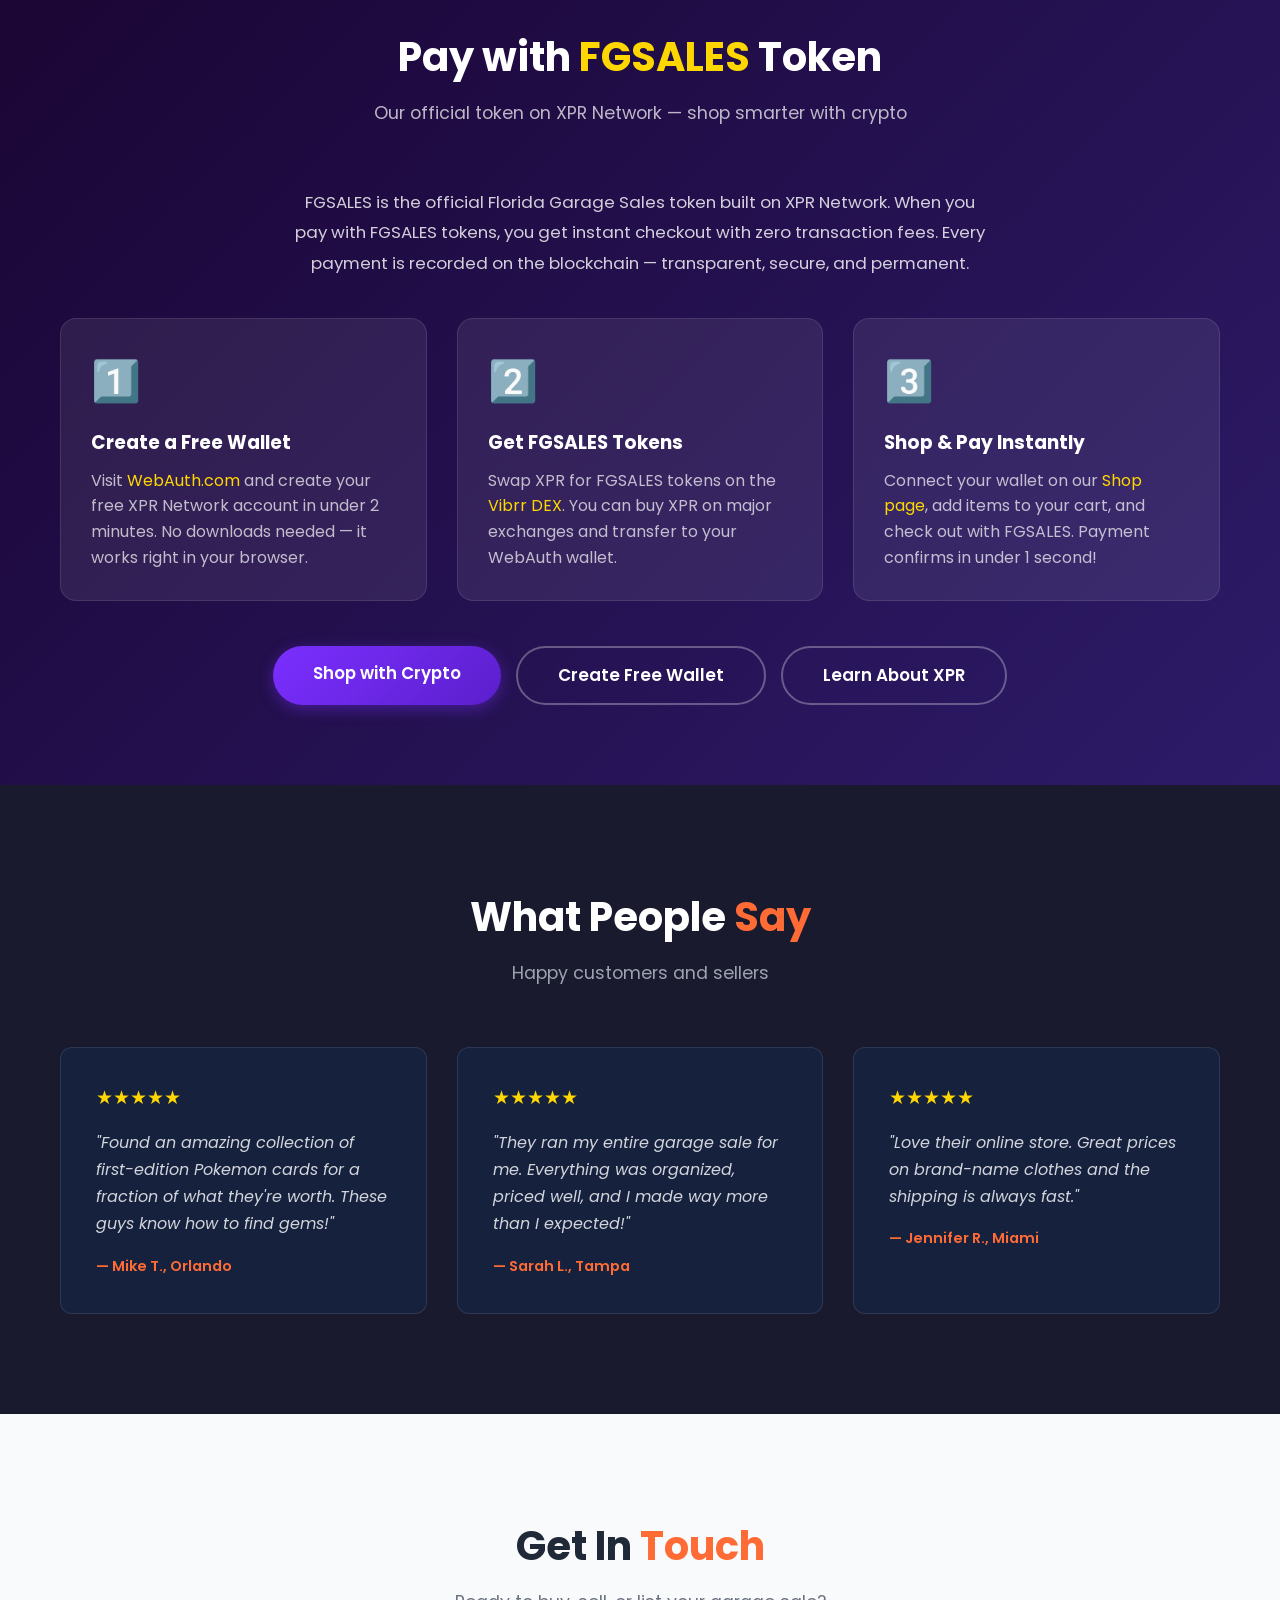
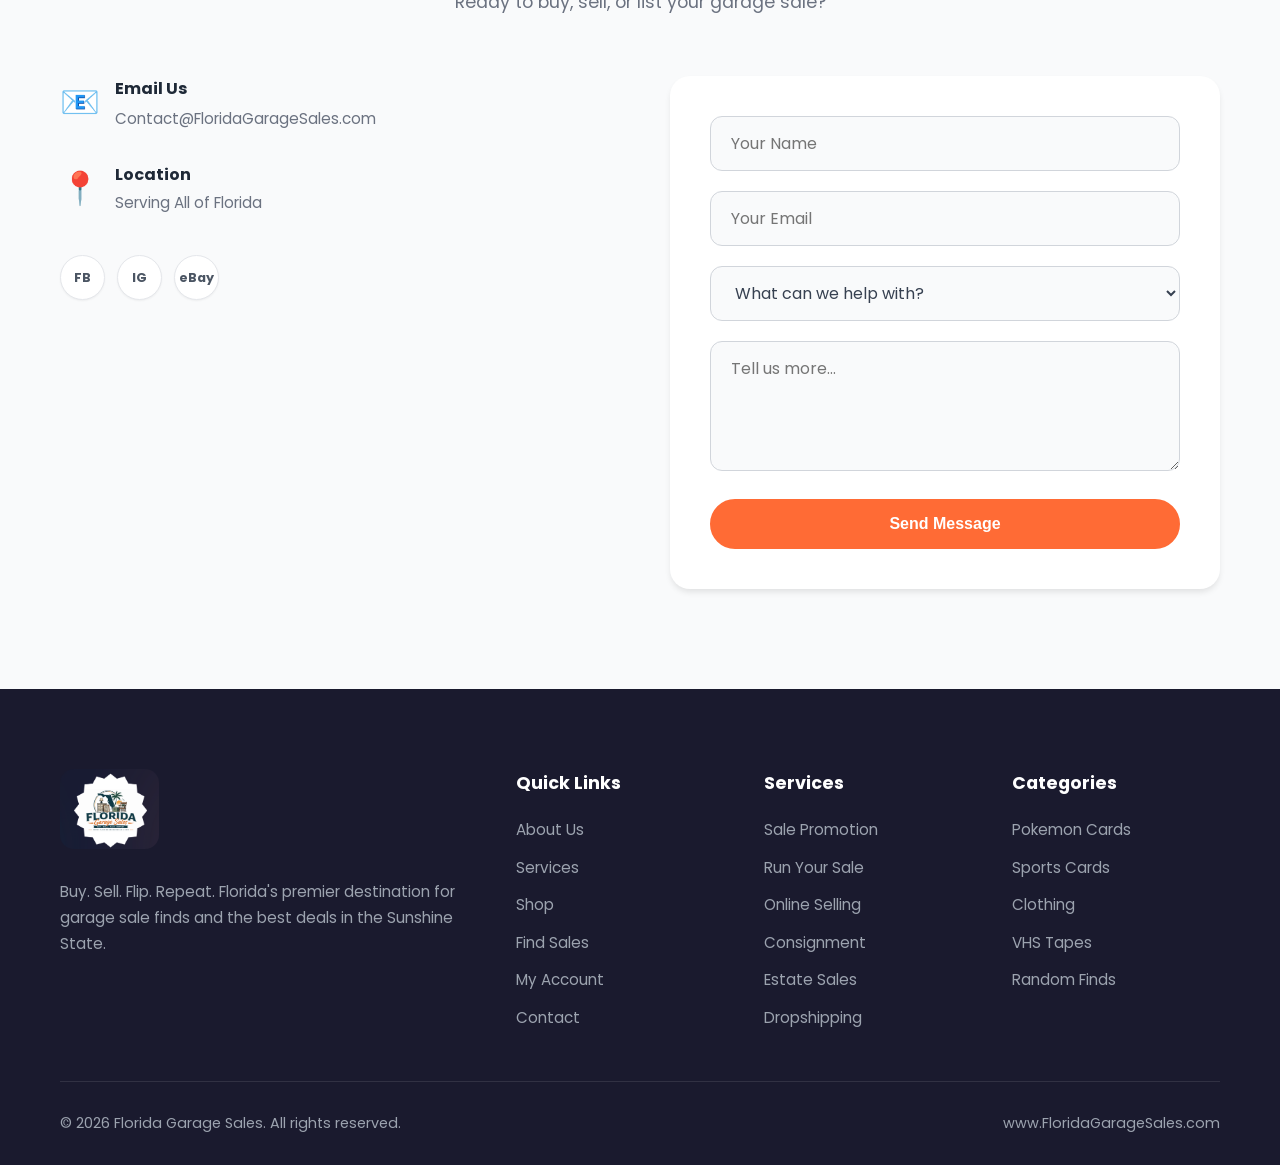
==== commit 6102a6ef: "Add blockchain education section: what is blockchain, why XPR Network, FGSALES token guide Co-Author" ====
--- a/index.html
+++ b/index.html
@@ -211,32 +211,111 @@
         </div>
     </section>
 
-    <!-- Crypto / XPR Network Section -->
-    <section class="crypto-section" id="crypto" style="padding:80px 0;background:linear-gradient(135deg,#1a0533,#2d1b69);color:white;">
+    <!-- Blockchain Education Section -->
+    <section id="blockchain" style="padding:80px 0;background:linear-gradient(180deg,#f8f9fa,#eef2ff);">
+        <div class="container">
+            <div class="section-header">
+                <h2>We're on the <span class="highlight">Blockchain</span></h2>
+                <p>Florida Garage Sales is proudly built on XPR Network — the future of fast, free, and secure payments</p>
+            </div>
+
+            <!-- What is Blockchain -->
+            <div style="max-width:800px;margin:0 auto 50px;text-align:center;">
+                <h3 style="font-size:1.4rem;color:var(--gray-900);margin-bottom:15px;">What is Blockchain?</h3>
+                <p style="color:var(--gray-600);line-height:1.8;font-size:1.05rem;">Think of blockchain as a digital ledger that everyone can see but no one can cheat. Every transaction is permanently recorded across thousands of computers worldwide — no banks, no middlemen, no hidden fees. It's the same technology behind Bitcoin, but newer blockchains like <strong>XPR Network</strong> are faster, cheaper, and more user-friendly.</p>
+            </div>
+
+            <!-- Why XPR Network -->
+            <div style="display:grid;grid-template-columns:repeat(auto-fit,minmax(250px,1fr));gap:25px;margin-bottom:50px;">
+                <div style="background:white;border-radius:16px;padding:28px;box-shadow:0 4px 15px rgba(0,0,0,0.06);border:1px solid #e5e7eb;">
+                    <div style="font-size:2.2rem;margin-bottom:12px;">&#x26A1;</div>
+                    <h4 style="color:var(--gray-900);margin-bottom:8px;">Lightning Fast</h4>
+                    <p style="color:var(--gray-600);line-height:1.6;font-size:0.95rem;">Transactions confirm in under 1 second. No waiting days for bank transfers or payment processing. Your purchase is confirmed instantly on the blockchain.</p>
+                </div>
+                <div style="background:white;border-radius:16px;padding:28px;box-shadow:0 4px 15px rgba(0,0,0,0.06);border:1px solid #e5e7eb;">
+                    <div style="font-size:2.2rem;margin-bottom:12px;">&#x1F4B8;</div>
+                    <h4 style="color:var(--gray-900);margin-bottom:8px;">Zero Fees</h4>
+                    <p style="color:var(--gray-600);line-height:1.6;font-size:0.95rem;">XPR Network has no gas fees or transaction costs. Unlike Ethereum or Bitcoin where fees can be $5-$50+, XPR transactions are completely free. More money stays in your pocket.</p>
+                </div>
+                <div style="background:white;border-radius:16px;padding:28px;box-shadow:0 4px 15px rgba(0,0,0,0.06);border:1px solid #e5e7eb;">
+                    <div style="font-size:2.2rem;margin-bottom:12px;">&#x1F512;</div>
+                    <h4 style="color:var(--gray-900);margin-bottom:8px;">Secure & Transparent</h4>
+                    <p style="color:var(--gray-600);line-height:1.6;font-size:0.95rem;">Every transaction is recorded on a public ledger that can't be altered. No chargebacks, no fraud. You can verify any payment on the <a href="https://explorer.xprnetwork.org" target="_blank" style="color:var(--primary);font-weight:600;">XPR Explorer</a>.</p>
+                </div>
+                <div style="background:white;border-radius:16px;padding:28px;box-shadow:0 4px 15px rgba(0,0,0,0.06);border:1px solid #e5e7eb;">
+                    <div style="font-size:2.2rem;margin-bottom:12px;">&#x1F310;</div>
+                    <h4 style="color:var(--gray-900);margin-bottom:8px;">Easy to Use</h4>
+                    <p style="color:var(--gray-600);line-height:1.6;font-size:0.95rem;">No complicated crypto wallets or seed phrases. XPR Network uses <a href="https://webauth.com" target="_blank" style="color:var(--primary);font-weight:600;">WebAuth</a> — sign in with your browser just like any website. Human-readable account names instead of long wallet addresses.</p>
+                </div>
+            </div>
+
+            <!-- Why Choose XPR over other crypto -->
+            <div style="background:white;border-radius:20px;padding:40px;box-shadow:0 4px 20px rgba(0,0,0,0.06);border:1px solid #e5e7eb;margin-bottom:50px;">
+                <h3 style="font-size:1.3rem;color:var(--gray-900);margin-bottom:25px;text-align:center;">Why XPR Network Over Other Blockchains?</h3>
+                <div style="display:grid;grid-template-columns:repeat(auto-fit,minmax(300px,1fr));gap:20px;">
+                    <div style="display:flex;gap:12px;align-items:flex-start;">
+                        <span style="color:#22c55e;font-size:1.3rem;font-weight:700;flex-shrink:0;">&#x2713;</span>
+                        <p style="color:var(--gray-700);line-height:1.6;margin:0;"><strong>No gas fees</strong> — Bitcoin and Ethereum charge $1-$50+ per transaction. XPR Network is always free.</p>
+                    </div>
+                    <div style="display:flex;gap:12px;align-items:flex-start;">
+                        <span style="color:#22c55e;font-size:1.3rem;font-weight:700;flex-shrink:0;">&#x2713;</span>
+                        <p style="color:var(--gray-700);line-height:1.6;margin:0;"><strong>Sub-second finality</strong> — Bitcoin takes 10-60 minutes. Ethereum takes 15+ seconds. XPR confirms in under 1 second.</p>
+                    </div>
+                    <div style="display:flex;gap:12px;align-items:flex-start;">
+                        <span style="color:#22c55e;font-size:1.3rem;font-weight:700;flex-shrink:0;">&#x2713;</span>
+                        <p style="color:var(--gray-700);line-height:1.6;margin:0;"><strong>Human-readable names</strong> — Your wallet is @yourname, not 0x7a3b9c... Makes sending payments simple and mistake-free.</p>
+                    </div>
+                    <div style="display:flex;gap:12px;align-items:flex-start;">
+                        <span style="color:#22c55e;font-size:1.3rem;font-weight:700;flex-shrink:0;">&#x2713;</span>
+                        <p style="color:var(--gray-700);line-height:1.6;margin:0;"><strong>Browser-based wallet</strong> — No MetaMask or app downloads. WebAuth works right in your browser with biometric security.</p>
+                    </div>
+                    <div style="display:flex;gap:12px;align-items:flex-start;">
+                        <span style="color:#22c55e;font-size:1.3rem;font-weight:700;flex-shrink:0;">&#x2713;</span>
+                        <p style="color:var(--gray-700);line-height:1.6;margin:0;"><strong>Eco-friendly</strong> — XPR uses Delegated Proof of Stake, consuming a fraction of the energy that Bitcoin mining requires.</p>
+                    </div>
+                    <div style="display:flex;gap:12px;align-items:flex-start;">
+                        <span style="color:#22c55e;font-size:1.3rem;font-weight:700;flex-shrink:0;">&#x2713;</span>
+                        <p style="color:var(--gray-700);line-height:1.6;margin:0;"><strong>Built-in identity</strong> — KYC-verified accounts mean a safer, more trusted ecosystem for buyers and sellers.</p>
+                    </div>
+                </div>
+            </div>
+        </div>
+    </section>
+
+    <!-- FGSALES Token Section -->
+    <section id="crypto" style="padding:80px 0;background:linear-gradient(135deg,#1a0533,#2d1b69);color:white;">
         <div class="container">
             <div class="section-header" style="color:white;">
                 <h2 style="color:white;">Pay with <span style="color:#FFD700;">FGSALES</span> Token</h2>
-                <p style="color:rgba(255,255,255,0.7);">Powered by XPR Network blockchain</p>
-            </div>
-            <div style="display:grid;grid-template-columns:repeat(auto-fit,minmax(280px,1fr));gap:30px;margin-top:40px;">
+                <p style="color:rgba(255,255,255,0.7);">Our official token on XPR Network — shop smarter with crypto</p>
+            </div>
+
+            <div style="max-width:700px;margin:0 auto 40px;text-align:center;">
+                <p style="color:rgba(255,255,255,0.8);line-height:1.8;font-size:1.05rem;">FGSALES is the official Florida Garage Sales token built on XPR Network. When you pay with FGSALES tokens, you get instant checkout with zero transaction fees. Every payment is recorded on the blockchain — transparent, secure, and permanent.</p>
+            </div>
+
+            <div style="display:grid;grid-template-columns:repeat(auto-fit,minmax(280px,1fr));gap:30px;margin-top:30px;">
                 <div style="background:rgba(255,255,255,0.08);border-radius:16px;padding:30px;border:1px solid rgba(255,255,255,0.1);">
-                    <div style="font-size:2.5rem;margin-bottom:15px;">&#x26A1;</div>
-                    <h3 style="color:white;margin-bottom:10px;">Connect Wallet</h3>
-                    <p style="color:rgba(255,255,255,0.7);line-height:1.6;">Use WebAuth to securely connect your XPR Network wallet. Sign in with your browser — no app download needed.</p>
+                    <div style="font-size:2.5rem;margin-bottom:15px;">1&#xFE0F;&#x20E3;</div>
+                    <h3 style="color:white;margin-bottom:10px;">Create a Free Wallet</h3>
+                    <p style="color:rgba(255,255,255,0.7);line-height:1.6;">Visit <a href="https://webauth.com" target="_blank" style="color:#FFD700;">WebAuth.com</a> and create your free XPR Network account in under 2 minutes. No downloads needed — it works right in your browser.</p>
                 </div>
                 <div style="background:rgba(255,255,255,0.08);border-radius:16px;padding:30px;border:1px solid rgba(255,255,255,0.1);">
-                    <div style="font-size:2.5rem;margin-bottom:15px;">&#x1F4B0;</div>
-                    <h3 style="color:white;margin-bottom:10px;">FGSALES Token</h3>
-                    <p style="color:rgba(255,255,255,0.7);line-height:1.6;">The official Florida Garage Sales token on XPR Network. Use FGSALES to pay for items in our shop. Instant, low-fee blockchain payments.</p>
+                    <div style="font-size:2.5rem;margin-bottom:15px;">2&#xFE0F;&#x20E3;</div>
+                    <h3 style="color:white;margin-bottom:10px;">Get FGSALES Tokens</h3>
+                    <p style="color:rgba(255,255,255,0.7);line-height:1.6;">Swap XPR for FGSALES tokens on the <a href="https://www.vibrr.ai/dex/tokens" target="_blank" style="color:#FFD700;">Vibrr DEX</a>. You can buy XPR on major exchanges and transfer to your WebAuth wallet.</p>
                 </div>
                 <div style="background:rgba(255,255,255,0.08);border-radius:16px;padding:30px;border:1px solid rgba(255,255,255,0.1);">
-                    <div style="font-size:2.5rem;margin-bottom:15px;">&#x1F6D2;</div>
-                    <h3 style="color:white;margin-bottom:10px;">Shop & Pay</h3>
-                    <p style="color:rgba(255,255,255,0.7);line-height:1.6;">Browse our inventory, add items to your cart, and check out with FGSALES tokens or traditional card payment via Stripe.</p>
-                </div>
-            </div>
-            <div style="text-align:center;margin-top:40px;">
+                    <div style="font-size:2.5rem;margin-bottom:15px;">3&#xFE0F;&#x20E3;</div>
+                    <h3 style="color:white;margin-bottom:10px;">Shop & Pay Instantly</h3>
+                    <p style="color:rgba(255,255,255,0.7);line-height:1.6;">Connect your wallet on our <a href="/shop.html" style="color:#FFD700;">Shop page</a>, add items to your cart, and check out with FGSALES. Payment confirms in under 1 second!</p>
+                </div>
+            </div>
+
+            <div style="text-align:center;margin-top:45px;display:flex;gap:15px;justify-content:center;flex-wrap:wrap;">
                 <a href="/shop.html" style="display:inline-block;padding:14px 40px;background:linear-gradient(135deg,#7B2FFF,#5B1FCC);color:white;border-radius:50px;font-weight:600;text-decoration:none;font-size:1.05rem;box-shadow:0 4px 15px rgba(123,47,255,0.4);transition:all 0.3s ease;">Shop with Crypto</a>
+                <a href="https://webauth.com" target="_blank" style="display:inline-block;padding:14px 40px;border:2px solid rgba(255,255,255,0.3);color:white;border-radius:50px;font-weight:600;text-decoration:none;font-size:1.05rem;transition:all 0.3s ease;">Create Free Wallet</a>
+                <a href="https://www.xprnetwork.org" target="_blank" style="display:inline-block;padding:14px 40px;border:2px solid rgba(255,255,255,0.3);color:white;border-radius:50px;font-weight:600;text-decoration:none;font-size:1.05rem;transition:all 0.3s ease;">Learn About XPR</a>
             </div>
         </div>
     </section>
